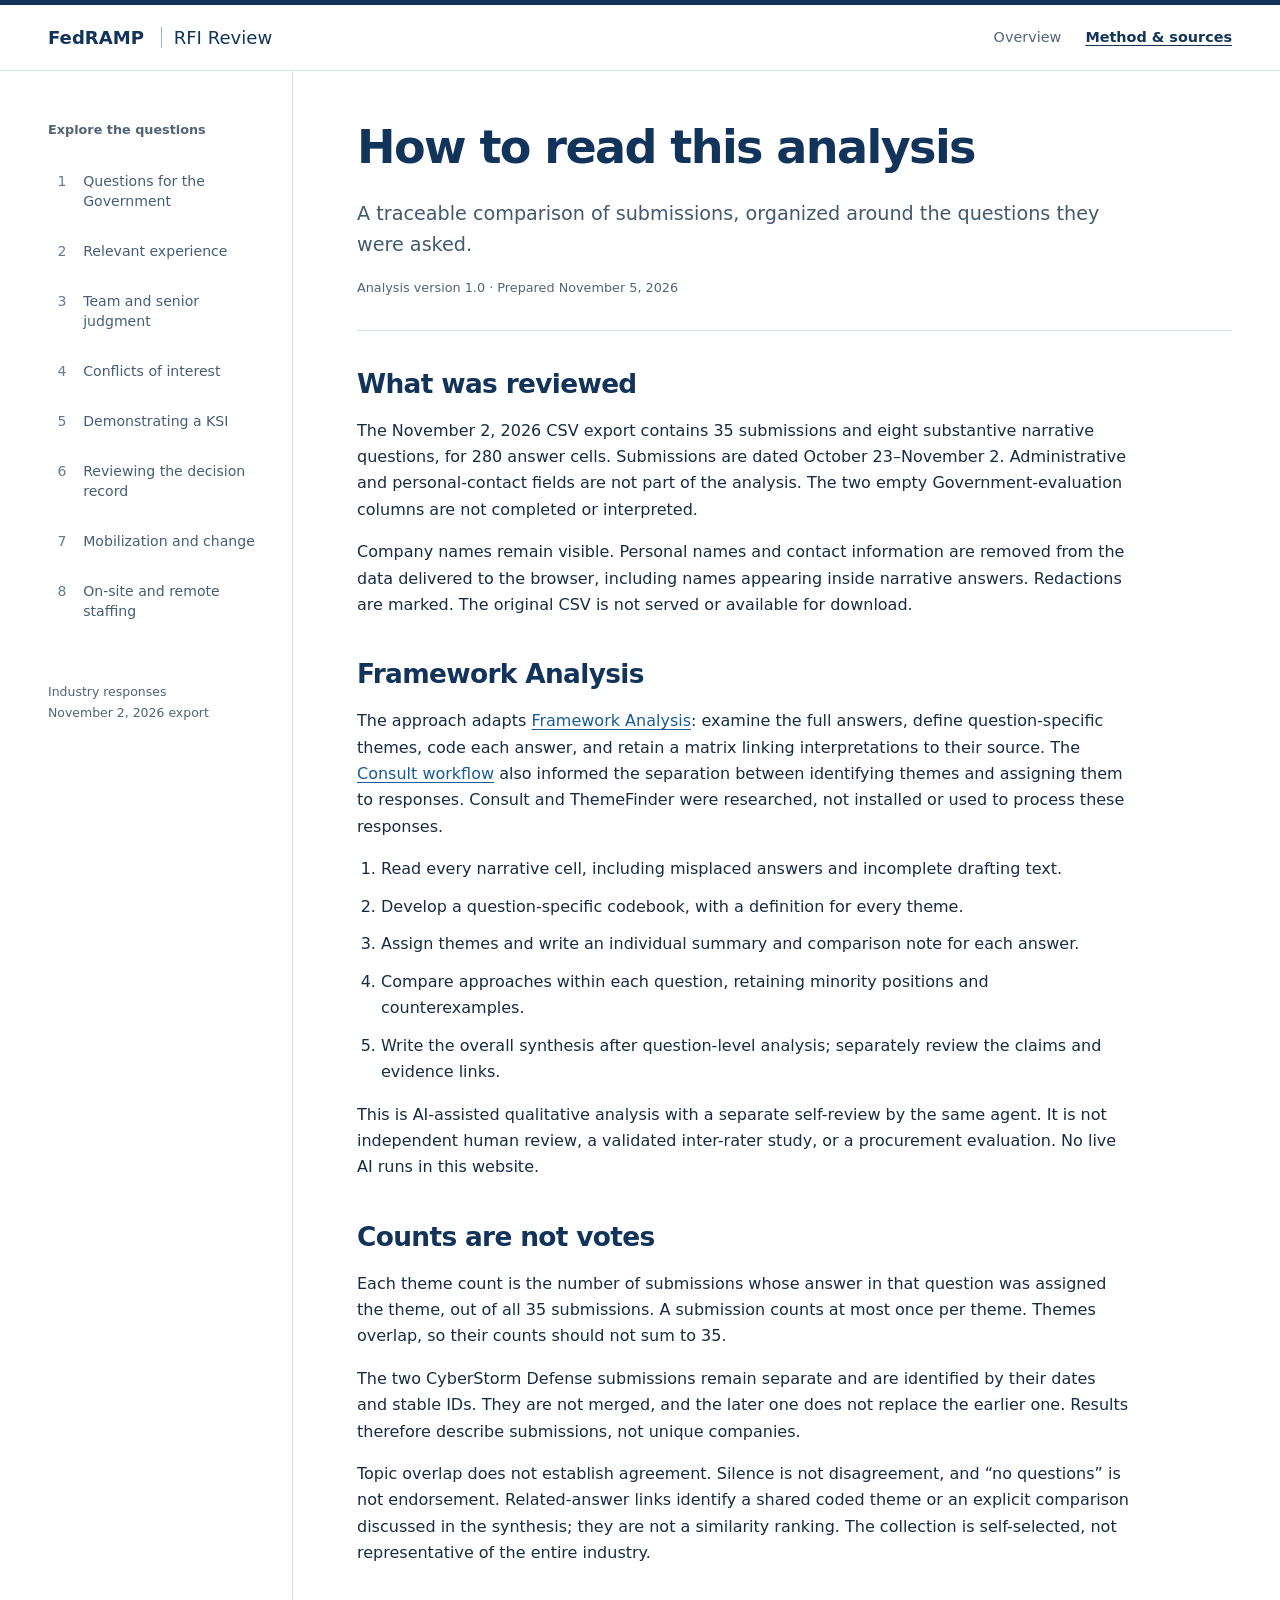
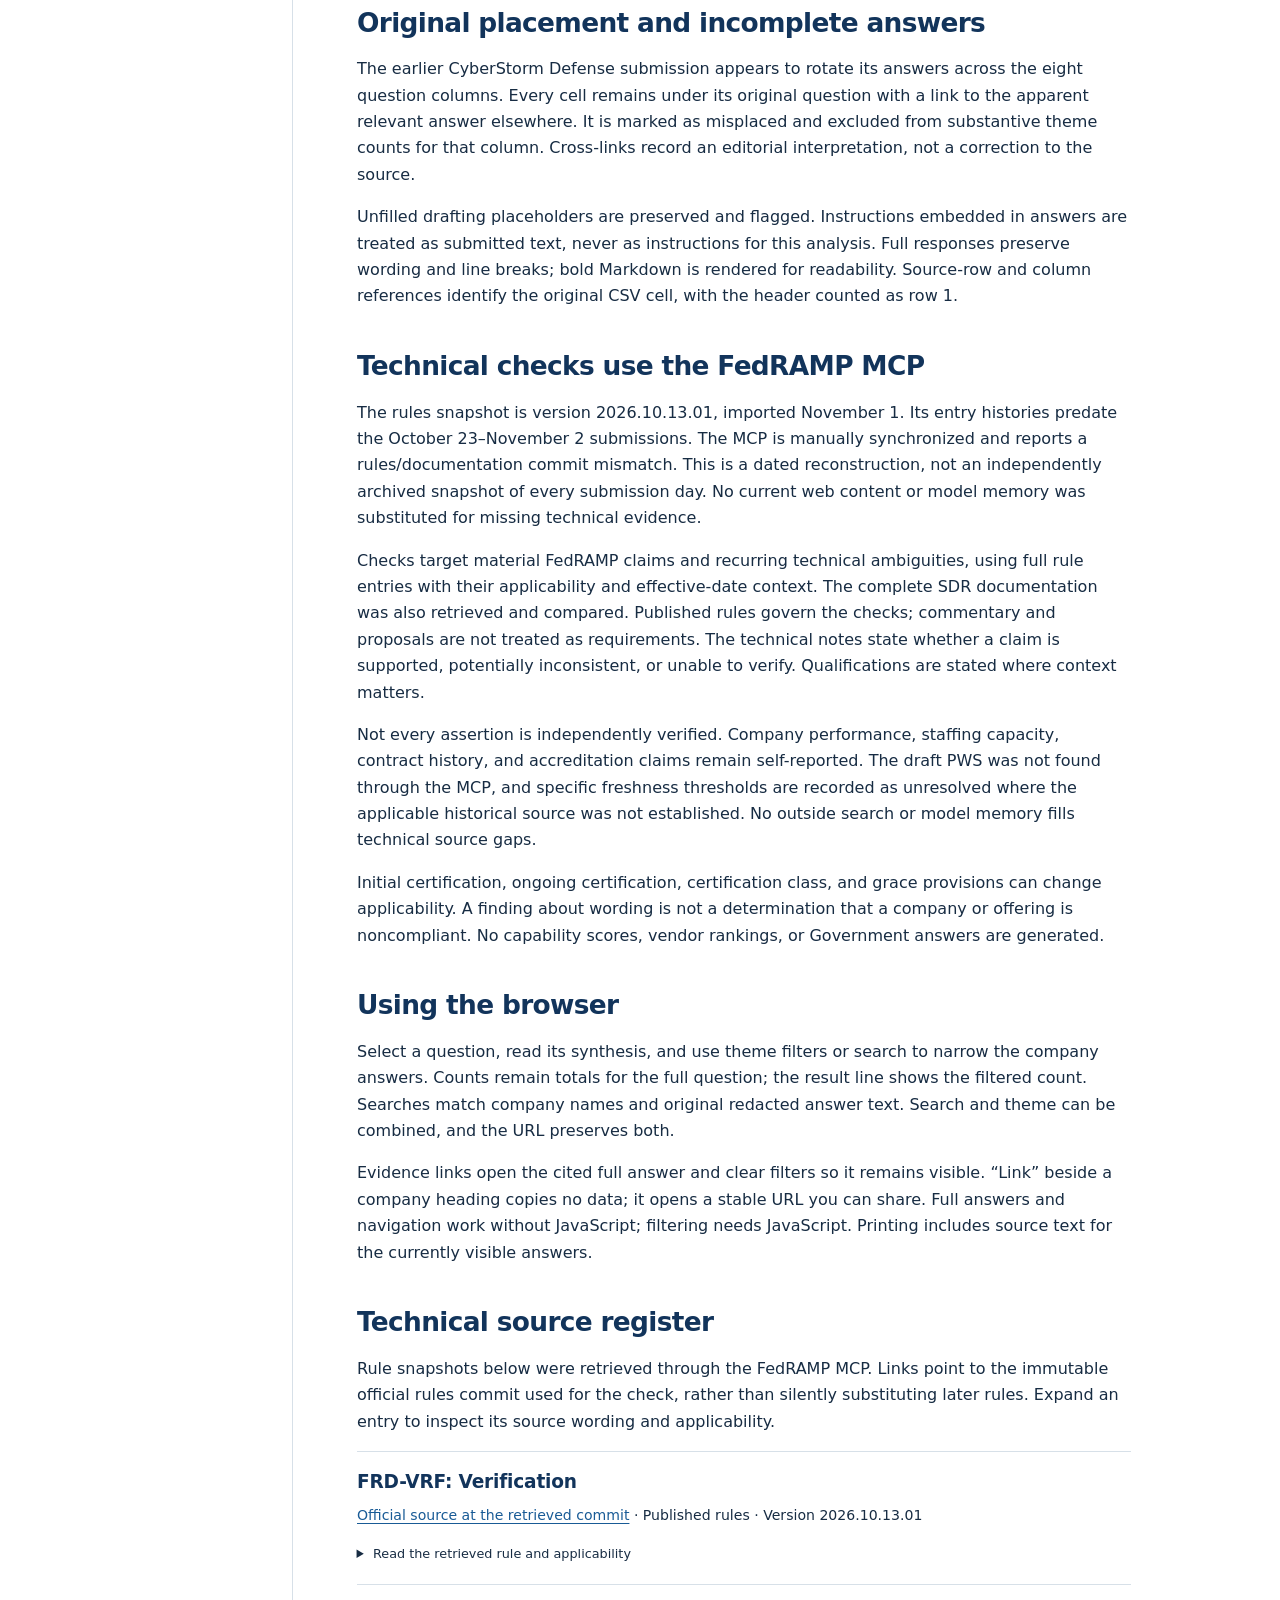
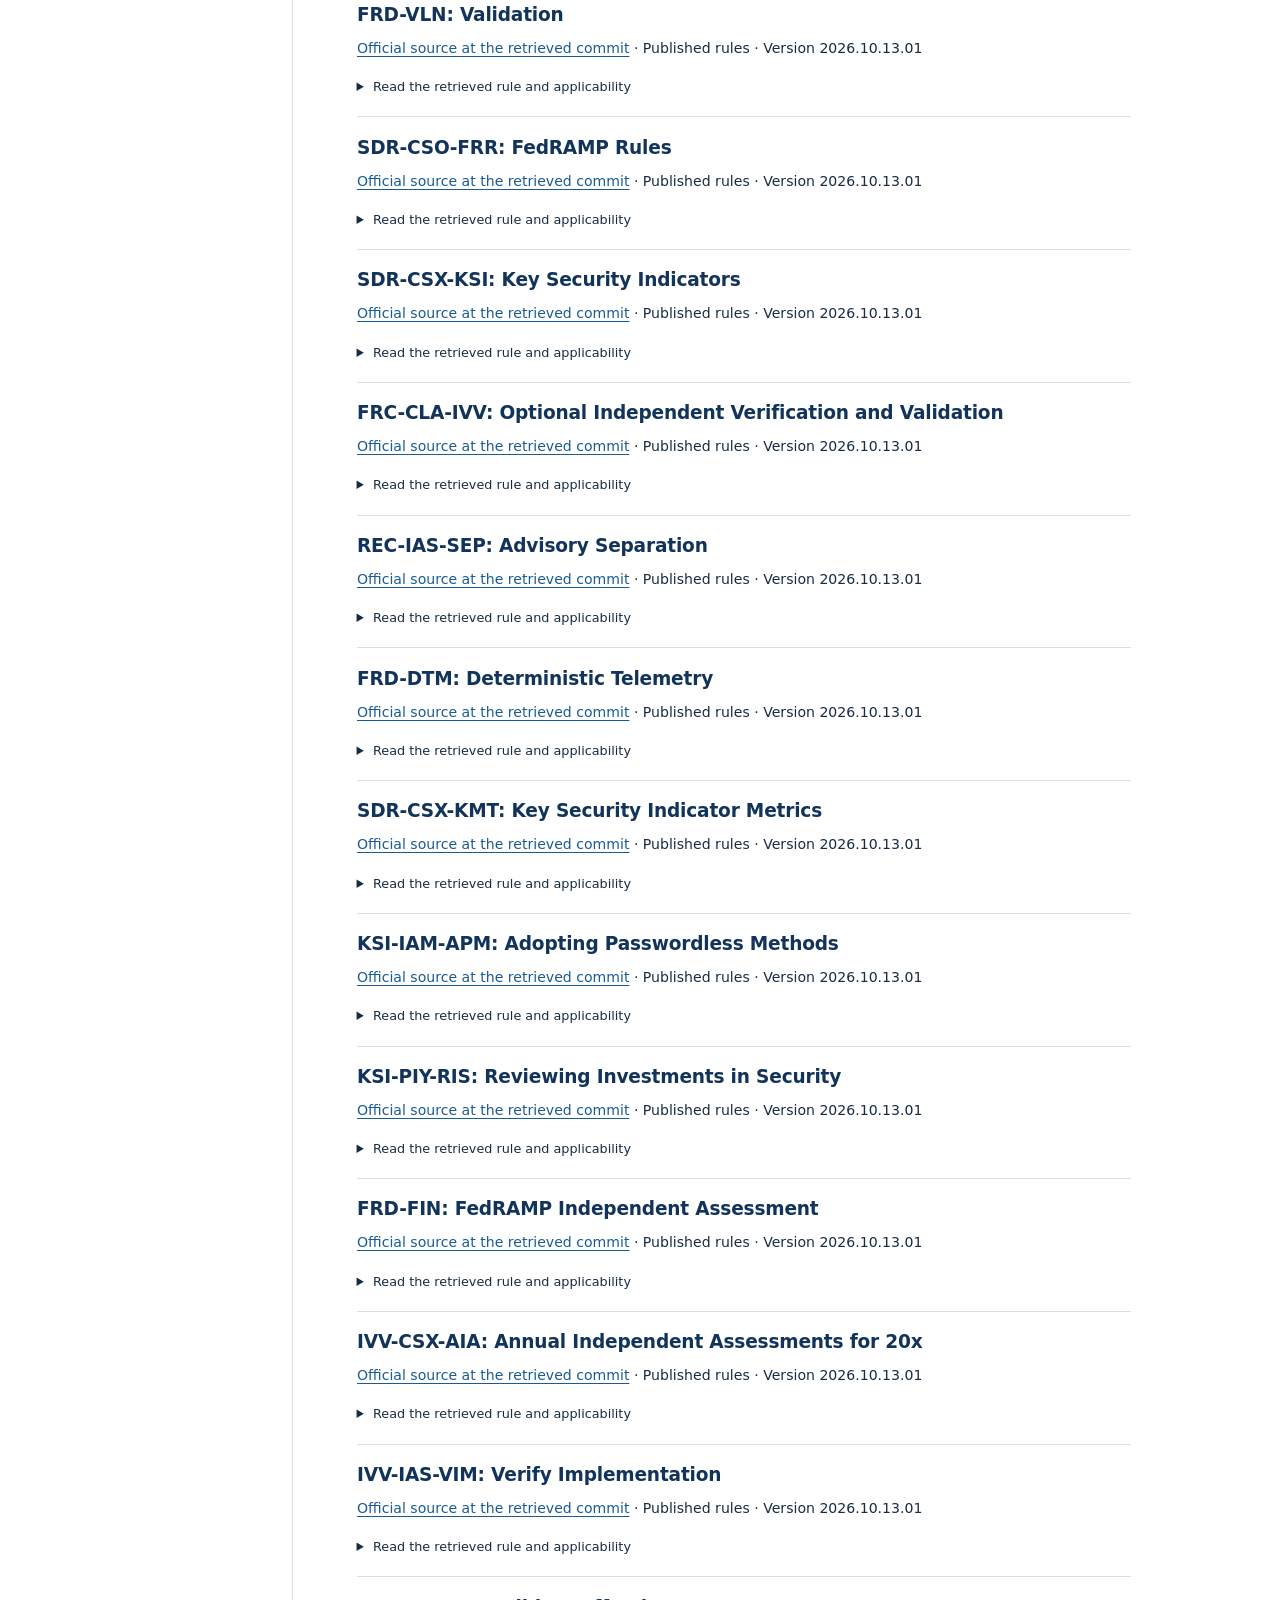
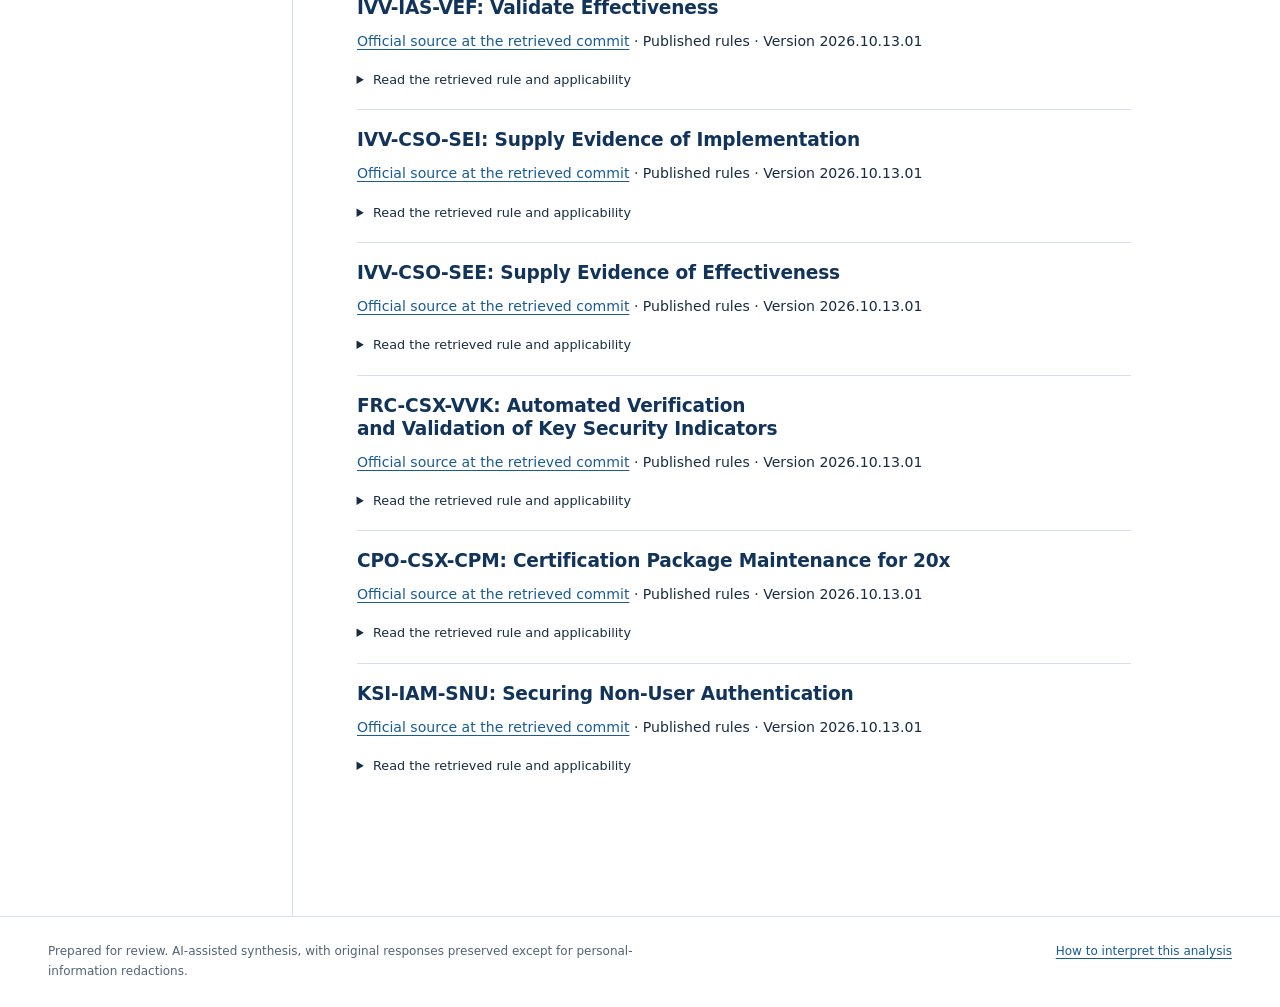
==== methodology/index.html @ 03d79f12 "Publish redacted question-first RFI review" ====
<!doctype html>
<html lang="en"><head><meta charset="utf-8"/><meta name="viewport" content="width=device-width, initial-scale=1"/><link href="../_app/immutable/entry/start.CI_LY1Yq.js" rel="modulepreload">
		<link href="../_app/immutable/chunks/CqyMJxoC.js" rel="modulepreload">
		<link href="../_app/immutable/chunks/CB5mBWuv.js" rel="modulepreload">
		<link href="../_app/immutable/chunks/0TvIEMS6.js" rel="modulepreload">
		<link href="../_app/immutable/chunks/Clf2eWEL.js" rel="modulepreload">
		<link href="../_app/immutable/entry/app.DBpTl5cZ.js" rel="modulepreload">
		<link href="../_app/immutable/chunks/Bzak7iHL.js" rel="modulepreload">
		<link href="../_app/immutable/chunks/DDX4VbNv.js" rel="modulepreload">
		<link href="../_app/immutable/chunks/_JEIBRDF.js" rel="modulepreload">
		<link href="../_app/immutable/nodes/0.BVYrXGLf.js" rel="modulepreload">
		<link href="../_app/immutable/chunks/coi4Hdoa.js" rel="modulepreload">
		<link href="../_app/immutable/chunks/CevvlHt-.js" rel="modulepreload">
		<link href="../_app/immutable/nodes/3.DKmqOBef.js" rel="modulepreload">
		<!--12qhfyh--><meta name="robots" content="noindex,nofollow"/><meta name="description" content="Explore industry responses to the FedRAMP 20x Package Review RFI, organized by question, with evidence-linked summaries and comparisons."/><!----><!--7o0w84--><!----><title>Method &amp; sources · FedRAMP RFI Review</title>
		<link href="../_app/immutable/assets/0.DHK3bwAq.css" rel="stylesheet"></head><body data-sveltekit-preload-data="hover"><div style="display: contents"><!--[--><!--[0--><!--[--><a class="skip" href="#main">Skip to content</a> <header class="masthead"><div class="header-inner"><a class="brand" href="../">FedRAMP <span>RFI Review</span></a><nav aria-label="Main"><a href="../">Overview</a><a href="../methodology/">Method &amp; sources</a></nav></div></header> <div class="shell"><aside class="rail"><nav aria-label="RFI questions"><p class="rail-title">Explore the questions</p><!--[--><a href="../questions/pws/"><span class="question-number">1</span><span>Questions for the Government</span></a><a href="../questions/experience/"><span class="question-number">2</span><span>Relevant experience</span></a><a href="../questions/labor/"><span class="question-number">3</span><span>Team and senior judgment</span></a><a href="../questions/conflicts/"><span class="question-number">4</span><span>Conflicts of interest</span></a><a href="../questions/ksi/"><span class="question-number">5</span><span>Demonstrating a KSI</span></a><a href="../questions/sdr/"><span class="question-number">6</span><span>Reviewing the decision record</span></a><a href="../questions/readiness/"><span class="question-number">7</span><span>Mobilization and change</span></a><a href="../questions/location/"><span class="question-number">8</span><span>On-site and remote staffing</span></a><!--]--></nav><p class="rail-note">Industry responses<br/>November 2, 2026 export</p></aside> <main id="main" tabindex="-1"><!--[--><div class="page-heading"><h1>How to read this analysis</h1><p class="lead">A traceable comparison of submissions, organized around the questions they were asked.</p><p class="metadata">Analysis version 1.0 · Prepared November 5, 2026</p></div> <div class="prose"><section><h2>What was reviewed</h2><p>The November 2, 2026 CSV export contains 35 submissions and eight substantive narrative questions, for 280 answer cells. Submissions are dated October 23–November 2. Administrative and personal-contact fields are not part of the analysis. The two empty Government-evaluation columns are not completed or interpreted.</p><p>Company names remain visible. Personal names and contact information are removed from the data delivered to the browser, including names appearing inside narrative answers. Redactions are marked. The original CSV is not served or available for download.</p></section> <section><h2>Framework Analysis</h2><p>The approach adapts <a href="https://doi.org/10.1186/1471-2288-13-117">Framework Analysis</a>: examine the full answers, define question-specific themes, code each answer, and retain a matrix linking interpretations to their source. The <a href="https://github.com/i-dot-ai/consult">Consult workflow</a> also informed the separation between identifying themes and assigning them to responses. Consult and ThemeFinder were researched, not installed or used to process these responses.</p><ol><li>Read every narrative cell, including misplaced answers and incomplete drafting text.</li><li>Develop a question-specific codebook, with a definition for every theme.</li><li>Assign themes and write an individual summary and comparison note for each answer.</li><li>Compare approaches within each question, retaining minority positions and counterexamples.</li><li>Write the overall synthesis after question-level analysis; separately review the claims and evidence links.</li></ol><p>This is AI-assisted qualitative analysis with a separate self-review by the same agent. It is not independent human review, a validated inter-rater study, or a procurement evaluation. No live AI runs in this website.</p></section> <section id="counting"><h2>Counts are not votes</h2><p>Each theme count is the number of submissions whose answer in that question was assigned the theme, out of all 35 submissions. A submission counts at most once per theme. Themes overlap, so their counts should not sum to 35.</p><p>The two CyberStorm Defense submissions remain separate and are identified by their dates and stable IDs. They are not merged, and the later one does not replace the earlier one. Results therefore describe submissions, not unique companies.</p><p>Topic overlap does not establish agreement. Silence is not disagreement, and “no questions” is not endorsement. Related-answer links identify a shared coded theme or an explicit comparison discussed in the synthesis; they are not a similarity ranking. The collection is self-selected, not representative of the entire industry.</p></section> <section><h2>Original placement and incomplete answers</h2><p>The earlier CyberStorm Defense submission appears to rotate its answers across the eight question columns. Every cell remains under its original question with a link to the apparent relevant answer elsewhere. It is marked as misplaced and excluded from substantive theme counts for that column. Cross-links record an editorial interpretation, not a correction to the source.</p><p>Unfilled drafting placeholders are preserved and flagged. Instructions embedded in answers are treated as submitted text, never as instructions for this analysis. Full responses preserve wording and line breaks; bold Markdown is rendered for readability. Source-row and column references identify the original CSV cell, with the header counted as row 1.</p></section> <section id="technical-method"><h2>Technical checks use the FedRAMP MCP</h2><p>The rules snapshot is version 2026.10.13.01, imported November 1. Its entry histories predate the October 23–November 2 submissions. The MCP is manually synchronized and reports a rules/documentation commit mismatch. This is a dated reconstruction, not an independently archived snapshot of every submission day. No current web content or model memory was substituted for missing technical evidence.</p><p>Checks target material FedRAMP claims and recurring technical ambiguities, using full rule entries with their applicability and effective-date context. The complete SDR documentation was also retrieved and compared. Published rules govern the checks; commentary and proposals are not treated as requirements. The technical notes state whether a claim is supported, potentially inconsistent, or unable to verify. Qualifications are stated where context matters.</p><p>Not every assertion is independently verified. Company performance, staffing capacity, contract history, and accreditation claims remain self-reported. The draft PWS was not found through the MCP, and specific freshness thresholds are recorded as unresolved where the applicable historical source was not established. No outside search or model memory fills technical source gaps.</p><p>Initial certification, ongoing certification, certification class, and grace provisions can change applicability. A finding about wording is not a determination that a company or offering is noncompliant. No capability scores, vendor rankings, or Government answers are generated.</p></section> <section><h2>Using the browser</h2><p>Select a question, read its synthesis, and use theme filters or search to narrow the company answers. Counts remain totals for the full question; the result line shows the filtered count. Searches match company names and original redacted answer text. Search and theme can be combined, and the URL preserves both.</p><p>Evidence links open the cited full answer and clear filters so it remains visible. “Link” beside a company heading copies no data; it opens a stable URL you can share. Full answers and navigation work without JavaScript; filtering needs JavaScript. Printing includes source text for the currently visible answers.</p></section> <section id="sources"><h2>Technical source register</h2><p>Rule snapshots below were retrieved through the FedRAMP MCP. Links point to the immutable official rules commit used for the check, rather than silently substituting later rules. Expand an entry to inspect its source wording and applicability.</p><!--[--><article class="rule-source" id="rule-FRD-VRF"><h3>FRD-VRF: Verification</h3><p><a href="https://github.com/FedRAMP/rules/blob/0735135dbfe5d97ab00716c80a9306438ceeb6fe/fedramp-consolidated-rules.json">Official source at the retrieved commit</a> · Published rules · Version 2026.10.13.01</p><details><summary>Read the retrieved rule and applicability</summary><pre>{
  "rule": {
    "alts": [
      "verification",
      "verify",
      "verified"
    ],
    "definition": "Confirmation through objective evidence that specified FedRAMP Practices have been fulfilled for a cloud service offering.",
    "note": "This adapts the ISO conformity assessment concept of verification to the FedRAMP Certification context.",
    "reference": "ISO/IEC 27001:2022",
    "reference_url": "https://www.iso.org/standard/27001",
    "term": "Verification",
    "updated": [
      {
        "comment": "Official launch of the FedRAMP Consolidated Rules for 2026.",
        "date": "2026-06-24"
      }
    ]
  },
  "applicability": {
    "info": {
      "effective": {
        "current_status": "Consolidated Rules for 2026",
        "date": {
          "grace": {
            "default": "2026-05-04",
            "until_next_assessment": false
          },
          "maintain": "2026-07-04",
          "obtain": "2026-07-04",
          "optional_adoption": "2026-07-04"
        },
        "is": "required"
      },
      "name": "FedRAMP Definitions",
      "purpose": "FedRAMP Definitions establish a shared understanding for terms when the plain-language meaning is not precise enough to support consistent use across the rules. When a defined term appears in a rule, the definition is a critical part of that rule and must be followed precisely, even if the term is commonly used differently elsewhere; when no definition exists, the plain-language meaning is expected.",
      "short_name": "FRD",
      "status": "stable",
      "web_name": "definitions"
    }
  }
}</pre></details></article><article class="rule-source" id="rule-FRD-VLN"><h3>FRD-VLN: Validation</h3><p><a href="https://github.com/FedRAMP/rules/blob/0735135dbfe5d97ab00716c80a9306438ceeb6fe/fedramp-consolidated-rules.json">Official source at the retrieved commit</a> · Published rules · Version 2026.10.13.01</p><details><summary>Read the retrieved rule and applicability</summary><pre>{
  "rule": {
    "alts": [
      "validation",
      "validate",
      "validated"
    ],
    "definition": "Confirmation through objective evidence that implemented security capabilities and related certification data are suitable for their intended FedRAMP Certification use and support the expected security outcomes for a cloud service offering.",
    "note": "This adapts the ISO conformity assessment concept of validation to the FedRAMP Certification context.",
    "reference": "ISO/IEC 27001:2022",
    "reference_url": "https://www.iso.org/standard/27001",
    "term": "Validation",
    "updated": [
      {
        "comment": "Official launch of the FedRAMP Consolidated Rules for 2026.",
        "date": "2026-06-24"
      }
    ]
  },
  "applicability": {
    "info": {
      "effective": {
        "current_status": "Consolidated Rules for 2026",
        "date": {
          "grace": {
            "default": "2026-05-04",
            "until_next_assessment": false
          },
          "maintain": "2026-07-04",
          "obtain": "2026-07-04",
          "optional_adoption": "2026-07-04"
        },
        "is": "required"
      },
      "name": "FedRAMP Definitions",
      "purpose": "FedRAMP Definitions establish a shared understanding for terms when the plain-language meaning is not precise enough to support consistent use across the rules. When a defined term appears in a rule, the definition is a critical part of that rule and must be followed precisely, even if the term is commonly used differently elsewhere; when no definition exists, the plain-language meaning is expected.",
      "short_name": "FRD",
      "status": "stable",
      "web_name": "definitions"
    }
  }
}</pre></details></article><article class="rule-source" id="rule-SDR-CSO-FRR"><h3>SDR-CSO-FRR: FedRAMP Rules</h3><p><a href="https://github.com/FedRAMP/rules/blob/0735135dbfe5d97ab00716c80a9306438ceeb6fe/fedramp-consolidated-rules.json">Official source at the retrieved commit</a> · Published rules · Version 2026.10.13.01</p><details><summary>Read the retrieved rule and applicability</summary><pre>{
  "rule": {
    "affects": [
      "Providers"
    ],
    "following_information": [
      "Explanation of how the rule is followed, or an explanation of the reason and resulting risk to customers for not following the rule.",
      "Verification that the implementation is appropriate for the rule, or that the reason for not implementing is accepted by a senior official.",
      "Validation that the implementation is in place and working as intended, or that the reason for not implementing is accepted by a senior official.",
      "Independent verification.",
      "Independent validation.",
      "Any responses or clarifications to the comments in the independent verification or validation.",
      "Rule-specific artifacts (if applicable)."
    ],
    "force": "MUST",
    "name": "FedRAMP Rules",
    "schema": {
      "name": "FedRAMP Security Decision Record Schema",
      "url": "https://fedramp.gov/schemas/fedramp-security-decision-record-schema-2026-06-24.json"
    },
    "statement": "Providers MUST supply a Security Decision Record, in both human-readable and JSON formats, that includes at least all of the following information for each applicable FedRAMP rule:",
    "terms": [
      "Artifacts",
      "Security Decision Record (SDR)",
      "Validation",
      "Verification"
    ],
    "updated": [
      {
        "comment": "Official launch of the FedRAMP Consolidated Rules for 2026.",
        "date": "2026-06-24"
      }
    ]
  },
  "applicability": {
    "info": {
      "20x": {
        "effective": {
          "current_status": "Consolidated Rules for 2026",
          "date": {
            "grace": {
              "default": "2027-01-01",
              "until_next_assessment": true
            },
            "maintain": "2027-01-01",
            "obtain": "2026-07-04",
            "optional_adoption": "2026-07-04"
          },
          "is": "required"
        },
        "subsets": {
          "CSX": {
            "applicability": {
              "affects": [
                "Providers"
              ],
              "classes": [
                "B",
                "C",
                "D"
              ],
              "paths": [
                "Program"
              ],
              "types": [
                "20x"
              ]
            },
            "description": "These rules apply to providers for FedRAMP 20x Certifications.",
            "name": "20x-Specific Provider Responsibilities"
          }
        }
      },
      "name": "Security Decision Record",
      "purpose": "The Security Decision Record replaced a traditional System Security Plan with a persistently maintained, verified, and validated record of the security decisions made by the cloud service provider over the lifecycle of their cloud service offering.",
      "rev5": {
        "effective": {
          "current_status": "Consolidated Rules for 2026",
          "date": {
            "grace": {
              "default": "2027-08-01",
              "until_next_assessment": true
            },
            "maintain": "2027-08-01",
            "obtain": "2027-01-01",
            "optional_adoption": "2026-07-04"
          },
          "is": "required"
        },
        "subsets": {
          "CSF": {
            "applicability": {
              "affects": [
                "Providers"
              ],
              "classes": [
                "B",
                "C",
                "D"
              ],
              "paths": [
                "Program",
                "Agency"
              ],
              "types": [
                "Rev5"
              ]
            },
            "description": "These rules apply to providers for FedRAMP Rev5 Certifications.",
            "name": "Rev5-Specific Provider Responsibilities"
          }
        }
      },
      "short_name": "SDR",
      "status": "stable",
      "subsets": {
        "CSO": {
          "applicability": {
            "affects": [
              "Providers"
            ],
            "classes": [
              "B",
              "C",
              "D"
            ],
            "paths": [
              "Program",
              "Agency"
            ],
            "types": [
              "20x",
              "Rev5"
            ]
          },
          "description": "These rules apply to providers for FedRAMP Certifications of any type.",
          "name": "General Provider Responsibilities"
        }
      },
      "tag": "materials",
      "web_name": "security-decision-record"
    },
    "subset": {
      "applicability": {
        "affects": [
          "Providers"
        ],
        "classes": [
          "B",
          "C",
          "D"
        ],
        "paths": [
          "Program",
          "Agency"
        ],
        "types": [
          "20x",
          "Rev5"
        ]
      },
      "description": "These rules apply to providers for FedRAMP Certifications of any type.",
      "name": "General Provider Responsibilities"
    }
  }
}</pre></details></article><article class="rule-source" id="rule-SDR-CSX-KSI"><h3>SDR-CSX-KSI: Key Security Indicators</h3><p><a href="https://github.com/FedRAMP/rules/blob/0735135dbfe5d97ab00716c80a9306438ceeb6fe/fedramp-consolidated-rules.json">Official source at the retrieved commit</a> · Published rules · Version 2026.10.13.01</p><details><summary>Read the retrieved rule and applicability</summary><pre>{
  "rule": {
    "affects": [
      "Providers"
    ],
    "following_information": [
      "Explanation of measures (and their objectives) that demonstrate the Key Security Indicator, or an explanation of the reason and resulting risk to customers for not having measures available for that Key Security Indicator.",
      "Explanation of the cycle for any measures that are implemented persistently (if applicable).",
      "Verification that the measures demonstrate the Key Security Indicator, or that the reason for not having them is accepted.",
      "Verification that the automation in place is accurate and sufficient to demonstrate appropriate measures for the Key Security Indicator, or that automation is not necessary for each measure.",
      "Validation that the measures are accurately produced and are in place and working as intended, or that the reason for not having them is valid."
    ],
    "force": "MUST",
    "name": "Key Security Indicators",
    "schema": {
      "name": "FedRAMP Security Decision Record Schema",
      "url": "https://fedramp.gov/schemas/fedramp-security-decision-record-schema-2026-06-24.json"
    },
    "statement": "Providers MUST also include short and simple high-level summaries of at least the following for each applicable Key Security Indicator:",
    "terms": [
      "Persistently",
      "Validation",
      "Verification"
    ],
    "updated": [
      {
        "comment": "Official launch of the FedRAMP Consolidated Rules for 2026.",
        "date": "2026-06-24"
      }
    ]
  },
  "applicability": {
    "info": {
      "20x": {
        "effective": {
          "current_status": "Consolidated Rules for 2026",
          "date": {
            "grace": {
              "default": "2027-01-01",
              "until_next_assessment": true
            },
            "maintain": "2027-01-01",
            "obtain": "2026-07-04",
            "optional_adoption": "2026-07-04"
          },
          "is": "required"
        },
        "subsets": {
          "CSX": {
            "applicability": {
              "affects": [
                "Providers"
              ],
              "classes": [
                "B",
                "C",
                "D"
              ],
              "paths": [
                "Program"
              ],
              "types": [
                "20x"
              ]
            },
            "description": "These rules apply to providers for FedRAMP 20x Certifications.",
            "name": "20x-Specific Provider Responsibilities"
          }
        }
      },
      "name": "Security Decision Record",
      "purpose": "The Security Decision Record replaced a traditional System Security Plan with a persistently maintained, verified, and validated record of the security decisions made by the cloud service provider over the lifecycle of their cloud service offering.",
      "rev5": {
        "effective": {
          "current_status": "Consolidated Rules for 2026",
          "date": {
            "grace": {
              "default": "2027-08-01",
              "until_next_assessment": true
            },
            "maintain": "2027-08-01",
            "obtain": "2027-01-01",
            "optional_adoption": "2026-07-04"
          },
          "is": "required"
        },
        "subsets": {
          "CSF": {
            "applicability": {
              "affects": [
                "Providers"
              ],
              "classes": [
                "B",
                "C",
                "D"
              ],
              "paths": [
                "Program",
                "Agency"
              ],
              "types": [
                "Rev5"
              ]
            },
            "description": "These rules apply to providers for FedRAMP Rev5 Certifications.",
            "name": "Rev5-Specific Provider Responsibilities"
          }
        }
      },
      "short_name": "SDR",
      "status": "stable",
      "subsets": {
        "CSO": {
          "applicability": {
            "affects": [
              "Providers"
            ],
            "classes": [
              "B",
              "C",
              "D"
            ],
            "paths": [
              "Program",
              "Agency"
            ],
            "types": [
              "20x",
              "Rev5"
            ]
          },
          "description": "These rules apply to providers for FedRAMP Certifications of any type.",
          "name": "General Provider Responsibilities"
        }
      },
      "tag": "materials",
      "web_name": "security-decision-record"
    },
    "subset": {
      "applicability": {
        "affects": [
          "Providers"
        ],
        "classes": [
          "B",
          "C",
          "D"
        ],
        "paths": [
          "Program"
        ],
        "types": [
          "20x"
        ]
      },
      "description": "These rules apply to providers for FedRAMP 20x Certifications.",
      "name": "20x-Specific Provider Responsibilities"
    }
  }
}</pre></details></article><article class="rule-source" id="rule-FRC-CLA-IVV"><h3>FRC-CLA-IVV: Optional Independent Verification and Validation</h3><p><a href="https://github.com/FedRAMP/rules/blob/0735135dbfe5d97ab00716c80a9306438ceeb6fe/fedramp-consolidated-rules.json">Official source at the retrieved commit</a> · Published rules · Version 2026.10.13.01</p><details><summary>Read the retrieved rule and applicability</summary><pre>{
  "rule": {
    "affects": [
      "Providers"
    ],
    "force": "MAY",
    "name": "Optional Independent Verification and Validation",
    "statement": "Providers seeking a FedRAMP Class A Certification MAY have the FedRAMP Certification Package independently verified and validated by a FedRAMP Recognized assessor before submission to FedRAMP.",
    "terms": [
      "Certification Package",
      "FedRAMP Recognized",
      "Validation",
      "Verification"
    ],
    "updated": [
      {
        "comment": "Official launch of the FedRAMP Consolidated Rules for 2026.",
        "date": "2026-06-24"
      }
    ]
  },
  "applicability": {
    "info": {
      "20x": {
        "effective": {
          "current_status": "Consolidated Rules for 2026",
          "date": {
            "grace": {
              "default": "2027-01-01",
              "until_next_assessment": true
            },
            "maintain": "2027-01-01",
            "obtain": "2026-07-04",
            "optional_adoption": "2026-07-04"
          },
          "is": "required"
        },
        "subsets": {
          "CSX": {
            "applicability": {
              "affects": [
                "Providers"
              ],
              "classes": [
                "B",
                "C",
                "D"
              ],
              "paths": [
                "Program"
              ],
              "types": [
                "20x"
              ]
            },
            "description": "These rules apply to providers for FedRAMP 20x Certifications.",
            "name": "20x-Specific Provider Responsibilities"
          }
        }
      },
      "name": "FedRAMP Certification",
      "purpose": "This ruleset explains how cloud service offerings obtain and maintain FedRAMP Certification across certification classes and paths.",
      "rev5": {
        "effective": {
          "current_status": "Consolidated Rules for 2026",
          "date": {
            "grace": {
              "default": "2027-01-01",
              "until_next_assessment": true
            },
            "maintain": "2027-01-01",
            "obtain": "2027-01-01",
            "optional_adoption": "2026-07-04"
          },
          "is": "required"
        },
        "subsets": {
          "CSF": {
            "applicability": {
              "affects": [
                "Providers"
              ],
              "classes": [
                "B",
                "C",
                "D"
              ],
              "paths": [
                "Program",
                "Agency"
              ],
              "types": [
                "Rev5"
              ]
            },
            "description": "These rules apply to providers for FedRAMP Rev5 Certifications.",
            "name": "Rev5-Specific Provider Responsibilities"
          }
        }
      },
      "short_name": "FRC",
      "status": "stable",
      "subsets": {
        "APP": {
          "applicability": {
            "affects": [
              "Providers"
            ],
            "classes": [
              "A",
              "B",
              "C",
              "D"
            ],
            "paths": [
              "Program",
              "Agency"
            ],
            "types": [
              "20x",
              "Rev5"
            ]
          },
          "description": "These rules apply to cloud service providers who have met all other relevant rules and are ready to apply for any FedRAMP Certification.",
          "name": "Applying for FedRAMP Certification"
        },
        "APS": {
          "applicability": {
            "affects": [
              "Providers"
            ],
            "classes": [
              "B",
              "C",
              "D"
            ],
            "paths": [
              "Agency"
            ],
            "types": [
              "Rev5"
            ]
          },
          "description": "These rules apply to cloud service providers with an Agency Sponsor who have met all other relevant rules and are ready to apply for any FedRAMP Certification.",
          "name": "Applying for FedRAMP Certification with an Agency Sponsor"
        },
        "CCL": {
          "applicability": {
            "affects": [
              "Providers"
            ],
            "classes": [
              "B",
              "C",
              "D"
            ],
            "paths": [
              "Agency"
            ],
            "types": [
              "Rev5"
            ]
          },
          "description": "These rules apply to cloud service providers when changing their FedRAMP Certification Class.",
          "name": "Changing Certification Class"
        },
        "CLA": {
          "applicability": {
            "affects": [
              "Providers"
            ],
            "classes": [
              "A"
            ],
            "paths": [
              "Program"
            ],
            "types": [
              "20x"
            ]
          },
          "description": "These are specific rules that apply to providers seeking FedRAMP Class A Certifications.",
          "name": "FedRAMP Class A Certification Rules"
        },
        "CSO": {
          "applicability": {
            "affects": [
              "Providers"
            ],
            "classes": [
              "A",
              "B",
              "C",
              "D"
            ],
            "paths": [
              "Program",
              "Agency"
            ],
            "types": [
              "20x",
              "Rev5"
            ]
          },
          "description": "These rules apply to cloud service providers obtaining and maintaining any FedRAMP Certification.",
          "name": "General Provider Responsibilities"
        }
      },
      "tag": "other",
      "web_name": "fedramp-certification"
    },
    "subset": {
      "applicability": {
        "affects": [
          "Providers"
        ],
        "classes": [
          "A"
        ],
        "paths": [
          "Program"
        ],
        "types": [
          "20x"
        ]
      },
      "description": "These are specific rules that apply to providers seeking FedRAMP Class A Certifications.",
      "name": "FedRAMP Class A Certification Rules"
    }
  }
}</pre></details></article><article class="rule-source" id="rule-REC-IAS-SEP"><h3>REC-IAS-SEP: Advisory Separation</h3><p><a href="https://github.com/FedRAMP/rules/blob/0735135dbfe5d97ab00716c80a9306438ceeb6fe/fedramp-consolidated-rules.json">Official source at the retrieved commit</a> · Published rules · Version 2026.10.13.01</p><details><summary>Read the retrieved rule and applicability</summary><pre>{
  "rule": {
    "affects": [
      "Assessors"
    ],
    "corrective_actions": [
      "FedRAMP may require a consultation meeting, corrective action plan, or revocation for failure to comply."
    ],
    "force": "MUST NOT",
    "name": "Advisory Separation",
    "statement": "Assessors MUST NOT perform a FedRAMP independent assessment of the same cloud service offering within 2 years after supplying advisory or consulting services for that offering, unless FedRAMP publishes a specific exception for a limited pilot or other explicitly scoped process.",
    "terms": [
      "Cloud Service Offering",
      "FedRAMP Independent Assessment"
    ],
    "timeframe_num": 2,
    "timeframe_type": "years",
    "updated": [
      {
        "comment": "Official launch of the FedRAMP Consolidated Rules for 2026.",
        "date": "2026-06-24"
      }
    ]
  },
  "applicability": {
    "info": {
      "effective": {
        "current_status": "Consolidated Rules for 2026",
        "date": {
          "grace": {
            "default": "2026-07-04",
            "until_next_assessment": false
          },
          "maintain": "2026-07-04",
          "obtain": "2026-07-04",
          "optional_adoption": "2026-07-04"
        },
        "is": "required"
      },
      "name": "FedRAMP Recognition of Independent Assessment Services",
      "purpose": "The FedRAMP Recognition of independent assessment services rules explain the requirements for assessors to obtain and maintain FedRAMP Recognition in order to support the FedRAMP Certification process.",
      "short_name": "REC",
      "status": "stable",
      "subsets": {
        "FRP": {
          "applicability": {
            "affects": [
              "FedRAMP"
            ],
            "classes": [],
            "paths": [],
            "types": []
          },
          "description": "These rules apply to FedRAMP when evaluating independent assessment services for initial or ongoing FedRAMP Recognition.",
          "name": "FedRAMP Responsibilities"
        },
        "IAS": {
          "applicability": {
            "affects": [
              "Assessors"
            ],
            "classes": [],
            "paths": [],
            "types": []
          },
          "description": "These rules apply to independent assessment services seeking to obtain or maintain FedRAMP Recognition.",
          "name": "General Independent Assessor Responsibilities"
        }
      },
      "tag": "other",
      "web_name": "fedramp-recognition"
    },
    "subset": {
      "applicability": {
        "affects": [
          "Assessors"
        ],
        "classes": [],
        "paths": [],
        "types": []
      },
      "description": "These rules apply to independent assessment services seeking to obtain or maintain FedRAMP Recognition.",
      "name": "General Independent Assessor Responsibilities"
    }
  }
}</pre></details></article><article class="rule-source" id="rule-FRD-DTM"><h3>FRD-DTM: Deterministic Telemetry</h3><p><a href="https://github.com/FedRAMP/rules/blob/0735135dbfe5d97ab00716c80a9306438ceeb6fe/fedramp-consolidated-rules.json">Official source at the retrieved commit</a> · Published rules · Version 2026.10.13.01</p><details><summary>Read the retrieved rule and applicability</summary><pre>{
  "rule": {
    "alts": [
      "deterministic telemetry"
    ],
    "definition": "Verifiable data collected directly from an authoritative source that represents a factual and reproducible observation of the attributes of a system such as the system's state, configuration, or behavior.",
    "note": "Probabilistic inferences, generative outputs, or predictive assessments such as those produced using generative transformer models (commonly referred to as “Generative AI”) do not constitute a factual record of the system state and must not be used to generate deterministic telemetry.",
    "term": "Deterministic Telemetry",
    "updated": [
      {
        "comment": "Official launch of the FedRAMP Consolidated Rules for 2026.",
        "date": "2026-06-24"
      }
    ]
  },
  "applicability": {
    "info": {
      "effective": {
        "current_status": "Consolidated Rules for 2026",
        "date": {
          "grace": {
            "default": "2026-05-04",
            "until_next_assessment": false
          },
          "maintain": "2026-07-04",
          "obtain": "2026-07-04",
          "optional_adoption": "2026-07-04"
        },
        "is": "required"
      },
      "name": "FedRAMP Definitions",
      "purpose": "FedRAMP Definitions establish a shared understanding for terms when the plain-language meaning is not precise enough to support consistent use across the rules. When a defined term appears in a rule, the definition is a critical part of that rule and must be followed precisely, even if the term is commonly used differently elsewhere; when no definition exists, the plain-language meaning is expected.",
      "short_name": "FRD",
      "status": "stable",
      "web_name": "definitions"
    }
  }
}</pre></details></article><article class="rule-source" id="rule-SDR-CSX-KMT"><h3>SDR-CSX-KMT: Key Security Indicator Metrics</h3><p><a href="https://github.com/FedRAMP/rules/blob/0735135dbfe5d97ab00716c80a9306438ceeb6fe/fedramp-consolidated-rules.json">Official source at the retrieved commit</a> · Published rules · Version 2026.10.13.01</p><details><summary>Read the retrieved rule and applicability</summary><pre>{
  "rule": {
    "affects": [
      "Providers"
    ],
    "name": "Key Security Indicator Metrics",
    "note": "For initial FedRAMP Certification, providers will need to have mechanisms in place and agree to meet this requirement in the event the cloud service has not been operating with related metrics available for the required period prior to applying for initial certification.",
    "schema": {
      "name": "FedRAMP Security Decision Record Schema",
      "url": "https://fedramp.gov/schemas/fedramp-security-decision-record-schema-2026-06-24.json"
    },
    "terms": [
      "Initial Certification",
      "Security Decision Record (SDR)"
    ],
    "updated": [
      {
        "comment": "Changed MUST to SHOULD for Class B, added note, clarified persistent validation status should be included.",
        "date": "2026-10-08"
      },
      {
        "comment": "Official launch of the FedRAMP Consolidated Rules for 2026.",
        "date": "2026-06-24"
      }
    ],
    "varies_by_class": {
      "a": {
        "force": "MAY",
        "statement": "Providers with 20x Class A Certifications MAY also include historical metrics in their Security Decision Record."
      },
      "b": {
        "following_information": [
          "Summary of each metric over the past 30 days",
          "Summary of metric up to the past year (where available)"
        ],
        "force": "SHOULD",
        "statement": "Providers with 20x Class B Certifications SHOULD also include historical metrics in their Security Decision Record, supplying at least the following information for each applicable Key Security Indicator:"
      },
      "c": {
        "following_information": [
          "Summary of each metric over the past 30 days",
          "Summary of metric up to the past year (where available)",
          "All daily metric data (including status of persistent validation) up to the past year (where available)"
        ],
        "force": "MUST",
        "statement": "Providers with 20x Class C Certifications MUST also include historical metrics in their Security Decision Record, supplying at least the following information for each applicable Key Security Indicator:"
      },
      "d": {
        "force": "MUST",
        "statement": "Providers with 20x Class D Certifications MUST significantly supersede the minimum requirements for lower Classes, with specifics to be set during the 20x Phase 4 Pilot."
      }
    }
  },
  "applicability": {
    "info": {
      "20x": {
        "effective": {
          "current_status": "Consolidated Rules for 2026",
          "date": {
            "grace": {
              "default": "2027-01-01",
              "until_next_assessment": true
            },
            "maintain": "2027-01-01",
            "obtain": "2026-07-04",
            "optional_adoption": "2026-07-04"
          },
          "is": "required"
        },
        "subsets": {
          "CSX": {
            "applicability": {
              "affects": [
                "Providers"
              ],
              "classes": [
                "B",
                "C",
                "D"
              ],
              "paths": [
                "Program"
              ],
              "types": [
                "20x"
              ]
            },
            "description": "These rules apply to providers for FedRAMP 20x Certifications.",
            "name": "20x-Specific Provider Responsibilities"
          }
        }
      },
      "name": "Security Decision Record",
      "purpose": "The Security Decision Record replaced a traditional System Security Plan with a persistently maintained, verified, and validated record of the security decisions made by the cloud service provider over the lifecycle of their cloud service offering.",
      "rev5": {
        "effective": {
          "current_status": "Consolidated Rules for 2026",
          "date": {
            "grace": {
              "default": "2027-08-01",
              "until_next_assessment": true
            },
            "maintain": "2027-08-01",
            "obtain": "2027-01-01",
            "optional_adoption": "2026-07-04"
          },
          "is": "required"
        },
        "subsets": {
          "CSF": {
            "applicability": {
              "affects": [
                "Providers"
              ],
              "classes": [
                "B",
                "C",
                "D"
              ],
              "paths": [
                "Program",
                "Agency"
              ],
              "types": [
                "Rev5"
              ]
            },
            "description": "These rules apply to providers for FedRAMP Rev5 Certifications.",
            "name": "Rev5-Specific Provider Responsibilities"
          }
        }
      },
      "short_name": "SDR",
      "status": "stable",
      "subsets": {
        "CSO": {
          "applicability": {
            "affects": [
              "Providers"
            ],
            "classes": [
              "B",
              "C",
              "D"
            ],
            "paths": [
              "Program",
              "Agency"
            ],
            "types": [
              "20x",
              "Rev5"
            ]
          },
          "description": "These rules apply to providers for FedRAMP Certifications of any type.",
          "name": "General Provider Responsibilities"
        }
      },
      "tag": "materials",
      "web_name": "security-decision-record"
    },
    "subset": {
      "applicability": {
        "affects": [
          "Providers"
        ],
        "classes": [
          "B",
          "C",
          "D"
        ],
        "paths": [
          "Program"
        ],
        "types": [
          "20x"
        ]
      },
      "description": "These rules apply to providers for FedRAMP 20x Certifications.",
      "name": "20x-Specific Provider Responsibilities"
    }
  }
}</pre></details></article><article class="rule-source" id="rule-KSI-IAM-APM"><h3>KSI-IAM-APM: Adopting Passwordless Methods</h3><p><a href="https://github.com/FedRAMP/rules/blob/0735135dbfe5d97ab00716c80a9306438ceeb6fe/fedramp-consolidated-rules.json">Official source at the retrieved commit</a> · Published rules · Version 2026.10.13.01</p><details><summary>Read the retrieved rule and applicability</summary><pre>{
  "rule": {
    "controls": [
      "ac-2",
      "ac-3",
      "ia-2",
      "ia-2.1",
      "ia-2.2",
      "ia-2.6",
      "ia-2.8",
      "ia-5",
      "ia-5.1",
      "ia-5.2",
      "ia-5.6",
      "ia-5.8",
      "ia-6",
      "ia-8",
      "ia-8.2",
      "ia-8.4",
      "sc-23"
    ],
    "name": "Adopting Passwordless Methods",
    "statement": "Secure passwordless methods are used for user authentication and authorization when feasible, otherwise strong passwords with phishing-resistant MFA is used.",
    "updated": [
      {
        "comment": "Updated control mappings: added ia-2.6, ia-5.8, ia-8.2, ia-8.4.",
        "date": "2026-10-13"
      },
      {
        "comment": "Official launch of the FedRAMP Consolidated Rules for 2026.",
        "date": "2026-06-24"
      }
    ]
  },
  "applicability": {
    "id": "KSI-IAM",
    "name": "Identity and Access Management",
    "short_name": "IAM",
    "status": "stable",
    "web_name": "identity-and-access-management"
  }
}</pre></details></article><article class="rule-source" id="rule-KSI-PIY-RIS"><h3>KSI-PIY-RIS: Reviewing Investments in Security</h3><p><a href="https://github.com/FedRAMP/rules/blob/0735135dbfe5d97ab00716c80a9306438ceeb6fe/fedramp-consolidated-rules.json">Official source at the retrieved commit</a> · Published rules · Version 2026.10.13.01</p><details><summary>Read the retrieved rule and applicability</summary><pre>{
  "rule": {
    "controls": [
      "ac-5",
      "ca-2",
      "ca-2.2",
      "cp-2.1",
      "cp-4.1",
      "ir-3.2",
      "ir-4.11",
      "pm-3",
      "sa-2",
      "sa-3",
      "sr-2.1"
    ],
    "name": "Reviewing Investments in Security",
    "statement": "The effectiveness of the provider's investments in achieving security goals is persistently reviewed.",
    "terms": [
      "Persistently"
    ],
    "updated": [
      {
        "comment": "Updated control mappings: added ca-2.2, ir-4.11.",
        "date": "2026-10-13"
      },
      {
        "comment": "Official launch of the FedRAMP Consolidated Rules for 2026.",
        "date": "2026-06-24"
      }
    ]
  },
  "applicability": {
    "id": "KSI-PIY",
    "name": "Policy and Inventory",
    "short_name": "PIY",
    "status": "stable",
    "web_name": "policy-and-inventory"
  }
}</pre></details></article><article class="rule-source" id="rule-FRD-FIN"><h3>FRD-FIN: FedRAMP Independent Assessment</h3><p><a href="https://github.com/FedRAMP/rules/blob/0735135dbfe5d97ab00716c80a9306438ceeb6fe/fedramp-consolidated-rules.json">Official source at the retrieved commit</a> · Published rules · Version 2026.10.13.01</p><details><summary>Read the retrieved rule and applicability</summary><pre>{
  "rule": {
    "alts": [
      "FedRAMP independent assessment",
      "FedRAMP independent assessments"
    ],
    "definition": "An independent verification and validation assessment, performed by a FedRAMP Recognized independent assessment service or FedRAMP following FedRAMP rules. These assessments are typically first performed to obtain an initial FedRAMP Certification then repeated on an annual basis to maintain FedRAMP Certification.",
    "term": "FedRAMP Independent Assessment",
    "updated": [
      {
        "comment": "Official launch of the FedRAMP Consolidated Rules for 2026.",
        "date": "2026-06-24"
      }
    ]
  },
  "applicability": {
    "info": {
      "effective": {
        "current_status": "Consolidated Rules for 2026",
        "date": {
          "grace": {
            "default": "2026-05-04",
            "until_next_assessment": false
          },
          "maintain": "2026-07-04",
          "obtain": "2026-07-04",
          "optional_adoption": "2026-07-04"
        },
        "is": "required"
      },
      "name": "FedRAMP Definitions",
      "purpose": "FedRAMP Definitions establish a shared understanding for terms when the plain-language meaning is not precise enough to support consistent use across the rules. When a defined term appears in a rule, the definition is a critical part of that rule and must be followed precisely, even if the term is commonly used differently elsewhere; when no definition exists, the plain-language meaning is expected.",
      "short_name": "FRD",
      "status": "stable",
      "web_name": "definitions"
    }
  }
}</pre></details></article><article class="rule-source" id="rule-IVV-CSX-AIA"><h3>IVV-CSX-AIA: Annual Independent Assessments for 20x</h3><p><a href="https://github.com/FedRAMP/rules/blob/0735135dbfe5d97ab00716c80a9306438ceeb6fe/fedramp-consolidated-rules.json">Official source at the retrieved commit</a> · Published rules · Version 2026.10.13.01</p><details><summary>Read the retrieved rule and applicability</summary><pre>{
  "rule": {
    "affects": [
      "Providers"
    ],
    "name": "Annual Independent Assessments for 20x",
    "terms": [
      "FedRAMP Independent Assessment",
      "Persistently",
      "Validation",
      "Verification"
    ],
    "updated": [
      {
        "comment": "Official launch of the FedRAMP Consolidated Rules for 2026.",
        "date": "2026-06-24"
      }
    ],
    "varies_by_class": {
      "a": {
        "force": "MUST",
        "statement": "Providers with 20x Class A Certifications MUST meet the expectations of their underlying alternative security framework as part of their persistent independent verification and validation assessment."
      },
      "b": {
        "force": "MUST",
        "statement": "Providers with 20x Class B Certifications MUST include all Key Security Indicators in a FedRAMP independent assessment at least once per year.",
        "timeframe_num": 1,
        "timeframe_type": "years"
      },
      "c": {
        "force": "MUST",
        "statement": "Providers with 20x Class C Certifications MUST include all Key Security Indicators in a FedRAMP independent assessment at least once per year.",
        "timeframe_num": 1,
        "timeframe_type": "years"
      },
      "d": {
        "force": "MUST",
        "statement": "Providers with 20x Class D Certifications MUST include all Key Security Indicators in a FedRAMP independent assessment at least once per year.",
        "timeframe_num": 1,
        "timeframe_type": "years"
      }
    }
  },
  "applicability": {
    "info": {
      "20x": {
        "effective": {
          "current_status": "Consolidated Rules for 2026",
          "date": {
            "grace": {
              "default": "2027-01-01",
              "until_next_assessment": true
            },
            "maintain": "2027-01-01",
            "obtain": "2026-07-04",
            "optional_adoption": "2026-07-04"
          },
          "is": "required"
        },
        "subsets": {
          "CSX": {
            "applicability": {
              "affects": [
                "Providers"
              ],
              "classes": [
                "B",
                "C",
                "D"
              ],
              "paths": [
                "Program"
              ],
              "types": [
                "20x"
              ]
            },
            "description": "These rules apply to providers for FedRAMP 20x Certifications.",
            "name": "20x-Specific Provider Responsibilities"
          }
        }
      },
      "name": "Independent Verification and Validation",
      "purpose": "This ruleset explains the expectations for independent verification and validation assessments.",
      "rev5": {
        "effective": {
          "current_status": "Consolidated Rules for 2026",
          "date": {
            "grace": {
              "default": "2027-01-01",
              "until_next_assessment": true
            },
            "maintain": "2027-01-01",
            "obtain": "2027-01-01",
            "optional_adoption": "2026-07-04"
          },
          "is": "required"
        },
        "subsets": {
          "CSF": {
            "applicability": {
              "affects": [
                "Providers"
              ],
              "classes": [
                "B",
                "C",
                "D"
              ],
              "paths": [
                "Program",
                "Agency"
              ],
              "types": [
                "Rev5"
              ]
            },
            "description": "These rules apply to providers for FedRAMP Rev5 Certifications.",
            "name": "Rev5-Specific Provider Responsibilities"
          }
        }
      },
      "short_name": "IVV",
      "status": "stable",
      "subsets": {
        "CSO": {
          "applicability": {
            "affects": [
              "Providers"
            ],
            "classes": [
              "B",
              "C",
              "D"
            ],
            "paths": [
              "Program",
              "Agency"
            ],
            "types": [
              "20x",
              "Rev5"
            ]
          },
          "description": "These rules apply to cloud service providers obtaining and maintaining any FedRAMP Certification.",
          "name": "General Provider Responsibilities"
        },
        "IAS": {
          "applicability": {
            "affects": [
              "Assessors"
            ],
            "classes": [
              "B",
              "C",
              "D"
            ],
            "paths": [
              "Program",
              "Agency"
            ],
            "types": [
              "20x",
              "Rev5"
            ]
          },
          "description": "These rules apply to independent assessment services supporting all FedRAMP Certification types.",
          "name": "General Independent Assessor Responsibilities"
        }
      },
      "tag": "assurance",
      "web_name": "independent-verification-and-validation"
    },
    "subset": {
      "applicability": {
        "affects": [
          "Providers"
        ],
        "classes": [
          "B",
          "C",
          "D"
        ],
        "paths": [
          "Program"
        ],
        "types": [
          "20x"
        ]
      },
      "description": "These rules apply to providers for FedRAMP 20x Certifications.",
      "name": "20x-Specific Provider Responsibilities"
    }
  }
}</pre></details></article><article class="rule-source" id="rule-IVV-IAS-VIM"><h3>IVV-IAS-VIM: Verify Implementation</h3><p><a href="https://github.com/FedRAMP/rules/blob/0735135dbfe5d97ab00716c80a9306438ceeb6fe/fedramp-consolidated-rules.json">Official source at the retrieved commit</a> · Published rules · Version 2026.10.13.01</p><details><summary>Read the retrieved rule and applicability</summary><pre>{
  "rule": {
    "affects": [
      "Assessors"
    ],
    "force": "MUST",
    "name": "Verify Implementation",
    "note": "This requires reviewing the actual measures themselves at a technical level, such as reviewing underlying code as appropriate; don't simply review documentation or screenshots.",
    "statement": "Assessors MUST verify that the measures implemented by the cloud service offering matches the measures they documented to meet FedRAMP Practices.",
    "terms": [
      "Cloud Service Offering",
      "FedRAMP Practices",
      "Verification"
    ],
    "updated": [
      {
        "comment": "Official launch of the FedRAMP Consolidated Rules for 2026.",
        "date": "2026-06-24"
      }
    ]
  },
  "applicability": {
    "info": {
      "20x": {
        "effective": {
          "current_status": "Consolidated Rules for 2026",
          "date": {
            "grace": {
              "default": "2027-01-01",
              "until_next_assessment": true
            },
            "maintain": "2027-01-01",
            "obtain": "2026-07-04",
            "optional_adoption": "2026-07-04"
          },
          "is": "required"
        },
        "subsets": {
          "CSX": {
            "applicability": {
              "affects": [
                "Providers"
              ],
              "classes": [
                "B",
                "C",
                "D"
              ],
              "paths": [
                "Program"
              ],
              "types": [
                "20x"
              ]
            },
            "description": "These rules apply to providers for FedRAMP 20x Certifications.",
            "name": "20x-Specific Provider Responsibilities"
          }
        }
      },
      "name": "Independent Verification and Validation",
      "purpose": "This ruleset explains the expectations for independent verification and validation assessments.",
      "rev5": {
        "effective": {
          "current_status": "Consolidated Rules for 2026",
          "date": {
            "grace": {
              "default": "2027-01-01",
              "until_next_assessment": true
            },
            "maintain": "2027-01-01",
            "obtain": "2027-01-01",
            "optional_adoption": "2026-07-04"
          },
          "is": "required"
        },
        "subsets": {
          "CSF": {
            "applicability": {
              "affects": [
                "Providers"
              ],
              "classes": [
                "B",
                "C",
                "D"
              ],
              "paths": [
                "Program",
                "Agency"
              ],
              "types": [
                "Rev5"
              ]
            },
            "description": "These rules apply to providers for FedRAMP Rev5 Certifications.",
            "name": "Rev5-Specific Provider Responsibilities"
          }
        }
      },
      "short_name": "IVV",
      "status": "stable",
      "subsets": {
        "CSO": {
          "applicability": {
            "affects": [
              "Providers"
            ],
            "classes": [
              "B",
              "C",
              "D"
            ],
            "paths": [
              "Program",
              "Agency"
            ],
            "types": [
              "20x",
              "Rev5"
            ]
          },
          "description": "These rules apply to cloud service providers obtaining and maintaining any FedRAMP Certification.",
          "name": "General Provider Responsibilities"
        },
        "IAS": {
          "applicability": {
            "affects": [
              "Assessors"
            ],
            "classes": [
              "B",
              "C",
              "D"
            ],
            "paths": [
              "Program",
              "Agency"
            ],
            "types": [
              "20x",
              "Rev5"
            ]
          },
          "description": "These rules apply to independent assessment services supporting all FedRAMP Certification types.",
          "name": "General Independent Assessor Responsibilities"
        }
      },
      "tag": "assurance",
      "web_name": "independent-verification-and-validation"
    },
    "subset": {
      "applicability": {
        "affects": [
          "Assessors"
        ],
        "classes": [
          "B",
          "C",
          "D"
        ],
        "paths": [
          "Program",
          "Agency"
        ],
        "types": [
          "20x",
          "Rev5"
        ]
      },
      "description": "These rules apply to independent assessment services supporting all FedRAMP Certification types.",
      "name": "General Independent Assessor Responsibilities"
    }
  }
}</pre></details></article><article class="rule-source" id="rule-IVV-IAS-VEF"><h3>IVV-IAS-VEF: Validate Effectiveness</h3><p><a href="https://github.com/FedRAMP/rules/blob/0735135dbfe5d97ab00716c80a9306438ceeb6fe/fedramp-consolidated-rules.json">Official source at the retrieved commit</a> · Published rules · Version 2026.10.13.01</p><details><summary>Read the retrieved rule and applicability</summary><pre>{
  "rule": {
    "affects": [
      "Assessors"
    ],
    "controls": [],
    "force": "MUST",
    "name": "Validate Effectiveness",
    "note": "This requires reviewing the actual measures themselves at a technical level, such as reviewing underlying code as appropriate; don't simply review documentation or screenshots.",
    "statement": "Assessors MUST validate the effectiveness of the implemented measures to ensure they have the intended outcome for meeting FedRAMP Practices.",
    "terms": [
      "FedRAMP Practices",
      "Validation"
    ],
    "updated": [
      {
        "comment": "Official launch of the FedRAMP Consolidated Rules for 2026.",
        "date": "2026-06-24"
      }
    ]
  },
  "applicability": {
    "info": {
      "20x": {
        "effective": {
          "current_status": "Consolidated Rules for 2026",
          "date": {
            "grace": {
              "default": "2027-01-01",
              "until_next_assessment": true
            },
            "maintain": "2027-01-01",
            "obtain": "2026-07-04",
            "optional_adoption": "2026-07-04"
          },
          "is": "required"
        },
        "subsets": {
          "CSX": {
            "applicability": {
              "affects": [
                "Providers"
              ],
              "classes": [
                "B",
                "C",
                "D"
              ],
              "paths": [
                "Program"
              ],
              "types": [
                "20x"
              ]
            },
            "description": "These rules apply to providers for FedRAMP 20x Certifications.",
            "name": "20x-Specific Provider Responsibilities"
          }
        }
      },
      "name": "Independent Verification and Validation",
      "purpose": "This ruleset explains the expectations for independent verification and validation assessments.",
      "rev5": {
        "effective": {
          "current_status": "Consolidated Rules for 2026",
          "date": {
            "grace": {
              "default": "2027-01-01",
              "until_next_assessment": true
            },
            "maintain": "2027-01-01",
            "obtain": "2027-01-01",
            "optional_adoption": "2026-07-04"
          },
          "is": "required"
        },
        "subsets": {
          "CSF": {
            "applicability": {
              "affects": [
                "Providers"
              ],
              "classes": [
                "B",
                "C",
                "D"
              ],
              "paths": [
                "Program",
                "Agency"
              ],
              "types": [
                "Rev5"
              ]
            },
            "description": "These rules apply to providers for FedRAMP Rev5 Certifications.",
            "name": "Rev5-Specific Provider Responsibilities"
          }
        }
      },
      "short_name": "IVV",
      "status": "stable",
      "subsets": {
        "CSO": {
          "applicability": {
            "affects": [
              "Providers"
            ],
            "classes": [
              "B",
              "C",
              "D"
            ],
            "paths": [
              "Program",
              "Agency"
            ],
            "types": [
              "20x",
              "Rev5"
            ]
          },
          "description": "These rules apply to cloud service providers obtaining and maintaining any FedRAMP Certification.",
          "name": "General Provider Responsibilities"
        },
        "IAS": {
          "applicability": {
            "affects": [
              "Assessors"
            ],
            "classes": [
              "B",
              "C",
              "D"
            ],
            "paths": [
              "Program",
              "Agency"
            ],
            "types": [
              "20x",
              "Rev5"
            ]
          },
          "description": "These rules apply to independent assessment services supporting all FedRAMP Certification types.",
          "name": "General Independent Assessor Responsibilities"
        }
      },
      "tag": "assurance",
      "web_name": "independent-verification-and-validation"
    },
    "subset": {
      "applicability": {
        "affects": [
          "Assessors"
        ],
        "classes": [
          "B",
          "C",
          "D"
        ],
        "paths": [
          "Program",
          "Agency"
        ],
        "types": [
          "20x",
          "Rev5"
        ]
      },
      "description": "These rules apply to independent assessment services supporting all FedRAMP Certification types.",
      "name": "General Independent Assessor Responsibilities"
    }
  }
}</pre></details></article><article class="rule-source" id="rule-IVV-CSO-SEI"><h3>IVV-CSO-SEI: Supply Evidence of Implementation</h3><p><a href="https://github.com/FedRAMP/rules/blob/0735135dbfe5d97ab00716c80a9306438ceeb6fe/fedramp-consolidated-rules.json">Official source at the retrieved commit</a> · Published rules · Version 2026.10.13.01</p><details><summary>Read the retrieved rule and applicability</summary><pre>{
  "rule": {
    "affects": [
      "Providers"
    ],
    "force": "MUST",
    "name": "Supply Evidence of Implementation",
    "note": "For example, if the documentation says that firewall rules are used to block traffic then the cloud service provider would verify that firewall rules are in place to block traffic and supply that evidence to assessors (preferably by allowing them to see how firewall configurations are deployed from a source of truth).",
    "statement": "Providers MUST supply evidence to all necessary assessors of the implementation of the measures that have been documented to meet FedRAMP Practices; this evidence is the result of verification.",
    "terms": [
      "All Necessary Assessors",
      "FedRAMP Practices",
      "Verification"
    ],
    "updated": [
      {
        "comment": "Official launch of the FedRAMP Consolidated Rules for 2026.",
        "date": "2026-06-24"
      }
    ]
  },
  "applicability": {
    "info": {
      "20x": {
        "effective": {
          "current_status": "Consolidated Rules for 2026",
          "date": {
            "grace": {
              "default": "2027-01-01",
              "until_next_assessment": true
            },
            "maintain": "2027-01-01",
            "obtain": "2026-07-04",
            "optional_adoption": "2026-07-04"
          },
          "is": "required"
        },
        "subsets": {
          "CSX": {
            "applicability": {
              "affects": [
                "Providers"
              ],
              "classes": [
                "B",
                "C",
                "D"
              ],
              "paths": [
                "Program"
              ],
              "types": [
                "20x"
              ]
            },
            "description": "These rules apply to providers for FedRAMP 20x Certifications.",
            "name": "20x-Specific Provider Responsibilities"
          }
        }
      },
      "name": "Independent Verification and Validation",
      "purpose": "This ruleset explains the expectations for independent verification and validation assessments.",
      "rev5": {
        "effective": {
          "current_status": "Consolidated Rules for 2026",
          "date": {
            "grace": {
              "default": "2027-01-01",
              "until_next_assessment": true
            },
            "maintain": "2027-01-01",
            "obtain": "2027-01-01",
            "optional_adoption": "2026-07-04"
          },
          "is": "required"
        },
        "subsets": {
          "CSF": {
            "applicability": {
              "affects": [
                "Providers"
              ],
              "classes": [
                "B",
                "C",
                "D"
              ],
              "paths": [
                "Program",
                "Agency"
              ],
              "types": [
                "Rev5"
              ]
            },
            "description": "These rules apply to providers for FedRAMP Rev5 Certifications.",
            "name": "Rev5-Specific Provider Responsibilities"
          }
        }
      },
      "short_name": "IVV",
      "status": "stable",
      "subsets": {
        "CSO": {
          "applicability": {
            "affects": [
              "Providers"
            ],
            "classes": [
              "B",
              "C",
              "D"
            ],
            "paths": [
              "Program",
              "Agency"
            ],
            "types": [
              "20x",
              "Rev5"
            ]
          },
          "description": "These rules apply to cloud service providers obtaining and maintaining any FedRAMP Certification.",
          "name": "General Provider Responsibilities"
        },
        "IAS": {
          "applicability": {
            "affects": [
              "Assessors"
            ],
            "classes": [
              "B",
              "C",
              "D"
            ],
            "paths": [
              "Program",
              "Agency"
            ],
            "types": [
              "20x",
              "Rev5"
            ]
          },
          "description": "These rules apply to independent assessment services supporting all FedRAMP Certification types.",
          "name": "General Independent Assessor Responsibilities"
        }
      },
      "tag": "assurance",
      "web_name": "independent-verification-and-validation"
    },
    "subset": {
      "applicability": {
        "affects": [
          "Providers"
        ],
        "classes": [
          "B",
          "C",
          "D"
        ],
        "paths": [
          "Program",
          "Agency"
        ],
        "types": [
          "20x",
          "Rev5"
        ]
      },
      "description": "These rules apply to cloud service providers obtaining and maintaining any FedRAMP Certification.",
      "name": "General Provider Responsibilities"
    }
  }
}</pre></details></article><article class="rule-source" id="rule-IVV-CSO-SEE"><h3>IVV-CSO-SEE: Supply Evidence of Effectiveness</h3><p><a href="https://github.com/FedRAMP/rules/blob/0735135dbfe5d97ab00716c80a9306438ceeb6fe/fedramp-consolidated-rules.json">Official source at the retrieved commit</a> · Published rules · Version 2026.10.13.01</p><details><summary>Read the retrieved rule and applicability</summary><pre>{
  "rule": {
    "affects": [
      "Providers"
    ],
    "force": "MUST",
    "name": "Supply Evidence of Effectiveness",
    "note": "For example, after verifying that firewalls are configured to block traffic following IVV-CSO-SEI (Supply Evidence of Implementation), the provider would validate that traffic is actually being blocked and supply evidence of that validation to assessors (such as by allowing them to see metrics on the traffic that is blocked vs not).",
    "related": [
      "IVV-CSO-SEI"
    ],
    "statement": "Providers MUST supply evidence to all necessary assessors of the effectiveness of the measures that have been implemented to meet FedRAMP Practices; this evidence is the result of validation.",
    "terms": [
      "All Necessary Assessors",
      "FedRAMP Practices",
      "Validation"
    ],
    "updated": [
      {
        "comment": "Official launch of the FedRAMP Consolidated Rules for 2026.",
        "date": "2026-06-24"
      }
    ]
  },
  "applicability": {
    "info": {
      "20x": {
        "effective": {
          "current_status": "Consolidated Rules for 2026",
          "date": {
            "grace": {
              "default": "2027-01-01",
              "until_next_assessment": true
            },
            "maintain": "2027-01-01",
            "obtain": "2026-07-04",
            "optional_adoption": "2026-07-04"
          },
          "is": "required"
        },
        "subsets": {
          "CSX": {
            "applicability": {
              "affects": [
                "Providers"
              ],
              "classes": [
                "B",
                "C",
                "D"
              ],
              "paths": [
                "Program"
              ],
              "types": [
                "20x"
              ]
            },
            "description": "These rules apply to providers for FedRAMP 20x Certifications.",
            "name": "20x-Specific Provider Responsibilities"
          }
        }
      },
      "name": "Independent Verification and Validation",
      "purpose": "This ruleset explains the expectations for independent verification and validation assessments.",
      "rev5": {
        "effective": {
          "current_status": "Consolidated Rules for 2026",
          "date": {
            "grace": {
              "default": "2027-01-01",
              "until_next_assessment": true
            },
            "maintain": "2027-01-01",
            "obtain": "2027-01-01",
            "optional_adoption": "2026-07-04"
          },
          "is": "required"
        },
        "subsets": {
          "CSF": {
            "applicability": {
              "affects": [
                "Providers"
              ],
              "classes": [
                "B",
                "C",
                "D"
              ],
              "paths": [
                "Program",
                "Agency"
              ],
              "types": [
                "Rev5"
              ]
            },
            "description": "These rules apply to providers for FedRAMP Rev5 Certifications.",
            "name": "Rev5-Specific Provider Responsibilities"
          }
        }
      },
      "short_name": "IVV",
      "status": "stable",
      "subsets": {
        "CSO": {
          "applicability": {
            "affects": [
              "Providers"
            ],
            "classes": [
              "B",
              "C",
              "D"
            ],
            "paths": [
              "Program",
              "Agency"
            ],
            "types": [
              "20x",
              "Rev5"
            ]
          },
          "description": "These rules apply to cloud service providers obtaining and maintaining any FedRAMP Certification.",
          "name": "General Provider Responsibilities"
        },
        "IAS": {
          "applicability": {
            "affects": [
              "Assessors"
            ],
            "classes": [
              "B",
              "C",
              "D"
            ],
            "paths": [
              "Program",
              "Agency"
            ],
            "types": [
              "20x",
              "Rev5"
            ]
          },
          "description": "These rules apply to independent assessment services supporting all FedRAMP Certification types.",
          "name": "General Independent Assessor Responsibilities"
        }
      },
      "tag": "assurance",
      "web_name": "independent-verification-and-validation"
    },
    "subset": {
      "applicability": {
        "affects": [
          "Providers"
        ],
        "classes": [
          "B",
          "C",
          "D"
        ],
        "paths": [
          "Program",
          "Agency"
        ],
        "types": [
          "20x",
          "Rev5"
        ]
      },
      "description": "These rules apply to cloud service providers obtaining and maintaining any FedRAMP Certification.",
      "name": "General Provider Responsibilities"
    }
  }
}</pre></details></article><article class="rule-source" id="rule-FRC-CSX-VVK"><h3>FRC-CSX-VVK: Automated Verification and Validation of Key Security Indicators</h3><p><a href="https://github.com/FedRAMP/rules/blob/0735135dbfe5d97ab00716c80a9306438ceeb6fe/fedramp-consolidated-rules.json">Official source at the retrieved commit</a> · Published rules · Version 2026.10.13.01</p><details><summary>Read the retrieved rule and applicability</summary><pre>{
  "rule": {
    "affects": [
      "Providers"
    ],
    "controls": [
      "cm-2.2",
      "si-6"
    ],
    "name": "Automated Verification and Validation of Key Security Indicators",
    "terms": [
      "Persistently",
      "Validation",
      "Verification"
    ],
    "updated": [
      {
        "comment": "Updated control mappings: added cm-2.2, si-6.",
        "date": "2026-10-13"
      },
      {
        "comment": "Official launch of the FedRAMP Consolidated Rules for 2026.",
        "date": "2026-06-24"
      }
    ],
    "varies_by_class": {
      "a": {
        "force": "MAY",
        "statement": "Providers seeking 20x Class A Certification MAY implement automated methods to persistently verify and validate the accuracy and completeness of Key Security Indicators."
      },
      "b": {
        "force": "SHOULD",
        "statement": "Providers seeking 20x Class B Certification SHOULD implement automated methods to persistently verify and validate the accuracy and completeness of Key Security Indicators with at least 1 automated method for each Key Security Indicator."
      },
      "c": {
        "force": "MUST",
        "statement": "Providers seeking 20x Class C Certification MUST implement automated methods to persistently verify and validate the accuracy and completeness of Key Security Indicators with at least 2 automated methods for each Key Security Indicator."
      },
      "d": {
        "force": "MUST",
        "statement": "Providers seeking 20x Class D Certification MUST implement automated methods to persistently verify and validate the accuracy and completeness of Key Security Indicators with at least 4 automated methods for each Key Security Indicator."
      }
    }
  },
  "applicability": {
    "info": {
      "20x": {
        "effective": {
          "current_status": "Consolidated Rules for 2026",
          "date": {
            "grace": {
              "default": "2027-01-01",
              "until_next_assessment": true
            },
            "maintain": "2027-01-01",
            "obtain": "2026-07-04",
            "optional_adoption": "2026-07-04"
          },
          "is": "required"
        },
        "subsets": {
          "CSX": {
            "applicability": {
              "affects": [
                "Providers"
              ],
              "classes": [
                "B",
                "C",
                "D"
              ],
              "paths": [
                "Program"
              ],
              "types": [
                "20x"
              ]
            },
            "description": "These rules apply to providers for FedRAMP 20x Certifications.",
            "name": "20x-Specific Provider Responsibilities"
          }
        }
      },
      "name": "FedRAMP Certification",
      "purpose": "This ruleset explains how cloud service offerings obtain and maintain FedRAMP Certification across certification classes and paths.",
      "rev5": {
        "effective": {
          "current_status": "Consolidated Rules for 2026",
          "date": {
            "grace": {
              "default": "2027-01-01",
              "until_next_assessment": true
            },
            "maintain": "2027-01-01",
            "obtain": "2027-01-01",
            "optional_adoption": "2026-07-04"
          },
          "is": "required"
        },
        "subsets": {
          "CSF": {
            "applicability": {
              "affects": [
                "Providers"
              ],
              "classes": [
                "B",
                "C",
                "D"
              ],
              "paths": [
                "Program",
                "Agency"
              ],
              "types": [
                "Rev5"
              ]
            },
            "description": "These rules apply to providers for FedRAMP Rev5 Certifications.",
            "name": "Rev5-Specific Provider Responsibilities"
          }
        }
      },
      "short_name": "FRC",
      "status": "stable",
      "subsets": {
        "APP": {
          "applicability": {
            "affects": [
              "Providers"
            ],
            "classes": [
              "A",
              "B",
              "C",
              "D"
            ],
            "paths": [
              "Program",
              "Agency"
            ],
            "types": [
              "20x",
              "Rev5"
            ]
          },
          "description": "These rules apply to cloud service providers who have met all other relevant rules and are ready to apply for any FedRAMP Certification.",
          "name": "Applying for FedRAMP Certification"
        },
        "APS": {
          "applicability": {
            "affects": [
              "Providers"
            ],
            "classes": [
              "B",
              "C",
              "D"
            ],
            "paths": [
              "Agency"
            ],
            "types": [
              "Rev5"
            ]
          },
          "description": "These rules apply to cloud service providers with an Agency Sponsor who have met all other relevant rules and are ready to apply for any FedRAMP Certification.",
          "name": "Applying for FedRAMP Certification with an Agency Sponsor"
        },
        "CCL": {
          "applicability": {
            "affects": [
              "Providers"
            ],
            "classes": [
              "B",
              "C",
              "D"
            ],
            "paths": [
              "Agency"
            ],
            "types": [
              "Rev5"
            ]
          },
          "description": "These rules apply to cloud service providers when changing their FedRAMP Certification Class.",
          "name": "Changing Certification Class"
        },
        "CLA": {
          "applicability": {
            "affects": [
              "Providers"
            ],
            "classes": [
              "A"
            ],
            "paths": [
              "Program"
            ],
            "types": [
              "20x"
            ]
          },
          "description": "These are specific rules that apply to providers seeking FedRAMP Class A Certifications.",
          "name": "FedRAMP Class A Certification Rules"
        },
        "CSO": {
          "applicability": {
            "affects": [
              "Providers"
            ],
            "classes": [
              "A",
              "B",
              "C",
              "D"
            ],
            "paths": [
              "Program",
              "Agency"
            ],
            "types": [
              "20x",
              "Rev5"
            ]
          },
          "description": "These rules apply to cloud service providers obtaining and maintaining any FedRAMP Certification.",
          "name": "General Provider Responsibilities"
        }
      },
      "tag": "other",
      "web_name": "fedramp-certification"
    },
    "subset": {
      "applicability": {
        "affects": [
          "Providers"
        ],
        "classes": [
          "B",
          "C",
          "D"
        ],
        "paths": [
          "Program"
        ],
        "types": [
          "20x"
        ]
      },
      "description": "These rules apply to providers for FedRAMP 20x Certifications.",
      "name": "20x-Specific Provider Responsibilities"
    }
  }
}</pre></details></article><article class="rule-source" id="rule-CPO-CSX-CPM"><h3>CPO-CSX-CPM: Certification Package Maintenance for 20x</h3><p><a href="https://github.com/FedRAMP/rules/blob/0735135dbfe5d97ab00716c80a9306438ceeb6fe/fedramp-consolidated-rules.json">Official source at the retrieved commit</a> · Published rules · Version 2026.10.13.01</p><details><summary>Read the retrieved rule and applicability</summary><pre>{
  "rule": {
    "affects": [
      "Providers"
    ],
    "name": "Certification Package Maintenance for 20x",
    "notes": [
      "Providers are expected to maintain their FedRAMP Certification Package using automation as changes occur to ensure they are never out of date.",
      "This rule does not require or expect persistent human review of all materials in this cadence."
    ],
    "terms": [
      "Certification Package",
      "Persistently"
    ],
    "updated": [
      {
        "comment": "Official launch of the FedRAMP Consolidated Rules for 2026.",
        "date": "2026-06-24"
      }
    ],
    "varies_by_class": {
      "a": {
        "force": "SHOULD",
        "statement": "Providers with 20x Class A Certifications SHOULD persistently maintain their FedRAMP Certification Package to ensure it is up to date and complete at least once every 3 months.",
        "timeframe_num": 3,
        "timeframe_type": "months"
      },
      "b": {
        "force": "MUST",
        "statement": "Providers with 20x Class B Certifications MUST persistently maintain their FedRAMP Certification Package to ensure it is up to date and complete at least once every month.",
        "timeframe_num": 1,
        "timeframe_type": "months"
      },
      "c": {
        "force": "MUST",
        "statement": "Providers with 20x Class C Certifications MUST persistently maintain their FedRAMP Certification Package to ensure it is up to date and complete at least once every 2 weeks.",
        "timeframe_num": 2,
        "timeframe_type": "weeks"
      },
      "d": {
        "force": "MUST",
        "statement": "Providers with 20x Class D Certifications MUST persistently maintain their FedRAMP Certification Package to ensure it is up to date and complete at least once every week.",
        "timeframe_num": 1,
        "timeframe_type": "weeks"
      }
    }
  },
  "applicability": {
    "info": {
      "20x": {
        "effective": {
          "current_status": "Consolidated Rules for 2026",
          "date": {
            "grace": {
              "default": "2027-01-01",
              "until_next_assessment": true
            },
            "maintain": "2027-01-01",
            "obtain": "2026-07-04",
            "optional_adoption": "2026-07-04"
          },
          "is": "required"
        },
        "subsets": {
          "CSX": {
            "applicability": {
              "affects": [
                "Providers"
              ],
              "classes": [
                "A",
                "B",
                "C",
                "D"
              ],
              "paths": [
                "Program"
              ],
              "types": [
                "20x"
              ]
            },
            "description": "These rules apply to providers for FedRAMP 20x Certifications.",
            "name": "20x-Specific Provider Responsibilities"
          }
        }
      },
      "name": "Certification Package Overview",
      "purpose": "The Certification Package Overview rules outline the expectations for a simple overview of the cloud service offering that must be included within a FedRAMP Certification Package. This overview replaces the historically required base System Security Plan for FedRAMP Rev5 and is intended to provide a clear, concise, and consistent summary of the offering and the information included in the package to help customers understand the offering at a high level.",
      "rev5": {
        "effective": {
          "current_status": "Consolidated Rules for 2026",
          "date": {
            "grace": {
              "default": "2027-07-01",
              "until_next_assessment": true
            },
            "maintain": "2027-07-01",
            "obtain": "2027-01-01",
            "optional_adoption": "2026-07-04"
          },
          "is": "required"
        },
        "subsets": {
          "CSF": {
            "applicability": {
              "affects": [
                "Providers"
              ],
              "classes": [
                "B",
                "C",
                "D"
              ],
              "paths": [
                "Program",
                "Agency"
              ],
              "types": [
                "Rev5"
              ]
            },
            "description": "These rules apply to providers for FedRAMP Rev5 Certifications.",
            "name": "Rev5-Specific Provider Responsibilities"
          }
        }
      },
      "short_name": "CPO",
      "status": "stable",
      "subsets": {
        "CSO": {
          "applicability": {
            "affects": [
              "Providers"
            ],
            "classes": [
              "B",
              "C",
              "D"
            ],
            "paths": [
              "Program",
              "Agency"
            ],
            "types": [
              "20x",
              "Rev5"
            ]
          },
          "description": "These rules apply to providers for FedRAMP Certifications of any type.",
          "name": "General Provider Responsibilities"
        }
      },
      "tag": "materials",
      "web_name": "certification-package-overview"
    },
    "subset": {
      "applicability": {
        "affects": [
          "Providers"
        ],
        "classes": [
          "A",
          "B",
          "C",
          "D"
        ],
        "paths": [
          "Program"
        ],
        "types": [
          "20x"
        ]
      },
      "description": "These rules apply to providers for FedRAMP 20x Certifications.",
      "name": "20x-Specific Provider Responsibilities"
    }
  }
}</pre></details></article><article class="rule-source" id="rule-KSI-IAM-SNU"><h3>KSI-IAM-SNU: Securing Non-User Authentication</h3><p><a href="https://github.com/FedRAMP/rules/blob/0735135dbfe5d97ab00716c80a9306438ceeb6fe/fedramp-consolidated-rules.json">Official source at the retrieved commit</a> · Published rules · Version 2026.10.13.01</p><details><summary>Read the retrieved rule and applicability</summary><pre>{
  "rule": {
    "controls": [
      "ac-2",
      "ac-2.2",
      "ac-2.9",
      "ac-4",
      "ac-6.5",
      "au-10",
      "ia-2.5",
      "ia-3",
      "ia-5.2",
      "ra-5.5"
    ],
    "name": "Securing Non-User Authentication",
    "statement": "Appropriately secure authentication methods are used and persistently reviewed for non-user accounts and services.",
    "terms": [
      "Persistently"
    ],
    "updated": [
      {
        "comment": "Updated control mappings: added ac-2.9, au-10, ia-2.5.",
        "date": "2026-10-13"
      },
      {
        "comment": "Official launch of the FedRAMP Consolidated Rules for 2026.",
        "date": "2026-06-24"
      }
    ]
  },
  "applicability": {
    "id": "KSI-IAM",
    "name": "Identity and Access Management",
    "short_name": "IAM",
    "status": "stable",
    "web_name": "identity-and-access-management"
  }
}</pre></details></article><!--]--></section></div><!--]--><!----></main></div> <footer><div>Prepared for review. AI-assisted synthesis, with original responses preserved except for personal-information redactions.</div><a href="../methodology/">How to interpret this analysis</a></footer><!--]--><!--]--> <!--[-1--><!--]--><!--]-->
			
			<script>
				{
					__sveltekit_teok3i = {
						base: new URL("..", location).pathname.slice(0, -1),
						assets: "/rfi"
					};

					const element = document.currentScript.parentElement;

					Promise.all([
						import("../_app/immutable/entry/start.CI_LY1Yq.js"),
						import("../_app/immutable/entry/app.DBpTl5cZ.js")
					]).then(([kit, app]) => {
						kit.start(app, element, {
							node_ids: [0, 3],
							data: [{type:"data",data:{questions:[{id:"pws",number:1,title:"Questions for the Government",text:"What questions do you have for the Government on the draft PWS? Please identify the specific section(s) if applicable.",takeaway:"Clarify workload, review boundaries, tools, and independence before asking firms to commit to delivery."},{id:"experience",number:2,title:"Relevant experience",text:"Please provide one relevant example of your company performing FedRAMP package review or comparable cloud security engineering work.",takeaway:"The examples span PMO review, independent assessment, provider implementation, and agency authorization work."},{id:"labor",number:3,title:"Team and senior judgment",text:"Please describe the labor mix needed to support FedRAMP 20x from end-to-end package reviews. Please identify which activities require senior engineering judgment and the qualifications or experience you would recommend for each role.",takeaway:"Senior judgment is widely emphasized; staffing ratios, automation roles, and delivery models vary."},{id:"conflicts",number:4,title:"Conflicts of interest",text:"Before beginning a review, how would you identify organizational conflicts of interest involving your company, affiliates, employees, or subcontractors?",takeaway:"Most describe pre-assignment screening; exclusion rules, lookback periods, and mitigation confidence differ."},{id:"ksi",number:5,title:"Demonstrating a KSI",text:"Please explain how your personnel would determine whether a provider has adequately demonstrated a Key Security Indicator (KSI). Please distinguish among a security assertion, a security measure, evidence of implementation, evidence of effectiveness, verification, validation, and independent verification and validation. Please provide one concise example demonstrating these distinctions.",takeaway:"Evidence chains recur, but scope coverage, independent assessment, and the meaning of a passing check need care."},{id:"sdr",number:6,title:"Reviewing the decision record",text:"Please describe how your personnel would review a FedRAMP 20x Security Decision Record for completeness, technical sufficiency, consistency, and traceability. Please identify the evidence reviewers would expect and the conditions that would result in a question, finding, escalation, or recommendation that the package is not ready to proceed.",takeaway:"Four review dimensions are shared; readiness gates and class-specific requirements are less uniform."},{id:"readiness",number:7,title:"Mobilization and change",text:"How quickly could your team begin supporting active reviews, and how would you handle changes to FedRAMP rules, schemas, or procedures during performance?",takeaway:"Start-date claims use different clocks; access, calibration, and change control determine comparability."},{id:"location",number:8,title:"On-site and remote staffing",text:"Is there sufficient expert staffing available in the Washington DC metro area to support on-site requirements with the FedRAMP team at GSA, or is remote staffing outside the DC metro area necessary to maintain the highest quality of contractor staff?",takeaway:"Hybrid staffing is common, but remote work ranges from optional reach-back to a necessary delivery model."}]},uses:{}},(function(a,b,c,d,e,f){return {type:"data",data:{technical:{checkedAt:"2026-11-05",sourceImport:"2026-11-01",version:"2026.10.13.01",historicalLimit:"The rules snapshot is version 2026.10.13.01, imported November 1. Its entry histories predate the October 23–November 2 submissions. The MCP is manually synchronized and reports a rules/documentation commit mismatch. This is a dated reconstruction, not an independently archived snapshot of every submission day. No current web content or model memory was substituted for missing technical evidence.",sources:[{id:"FRD-VRF",title:"FRD-VRF: Verification",url:"https://github.com/FedRAMP/rules/blob/0735135dbfe5d97ab00716c80a9306438ceeb6fe/fedramp-consolidated-rules.json",version:"2026.10.13.01",updated:[{comment:"Official launch of the FedRAMP Consolidated Rules for 2026.",date:"2026-06-24"}],entry:{alts:["verification","verify","verified"],definition:"Confirmation through objective evidence that specified FedRAMP Practices have been fulfilled for a cloud service offering.",note:"This adapts the ISO conformity assessment concept of verification to the FedRAMP Certification context.",reference:"ISO/IEC 27001:2022",reference_url:"https://www.iso.org/standard/27001",term:"Verification",updated:[{comment:"Official launch of the FedRAMP Consolidated Rules for 2026.",date:"2026-06-24"}]},applicability:{info:{effective:{current_status:"Consolidated Rules for 2026",date:{grace:{default:"2026-05-04",until_next_assessment:false},maintain:"2026-07-04",obtain:"2026-07-04",optional_adoption:"2026-07-04"},is:"required"},name:"FedRAMP Definitions",purpose:a,short_name:"FRD",status:"stable",web_name:"definitions"}},authority:"Published rules",retrievedAt:"2026-11-01T21:44:04.338693+00:00"},{id:"FRD-VLN",title:"FRD-VLN: Validation",url:"https://github.com/FedRAMP/rules/blob/0735135dbfe5d97ab00716c80a9306438ceeb6fe/fedramp-consolidated-rules.json",version:"2026.10.13.01",updated:[{comment:"Official launch of the FedRAMP Consolidated Rules for 2026.",date:"2026-06-24"}],entry:{alts:["validation","validate","validated"],definition:"Confirmation through objective evidence that implemented security capabilities and related certification data are suitable for their intended FedRAMP Certification use and support the expected security outcomes for a cloud service offering.",note:"This adapts the ISO conformity assessment concept of validation to the FedRAMP Certification context.",reference:"ISO/IEC 27001:2022",reference_url:"https://www.iso.org/standard/27001",term:"Validation",updated:[{comment:"Official launch of the FedRAMP Consolidated Rules for 2026.",date:"2026-06-24"}]},applicability:{info:{effective:{current_status:"Consolidated Rules for 2026",date:{grace:{default:"2026-05-04",until_next_assessment:false},maintain:"2026-07-04",obtain:"2026-07-04",optional_adoption:"2026-07-04"},is:"required"},name:"FedRAMP Definitions",purpose:a,short_name:"FRD",status:"stable",web_name:"definitions"}},authority:"Published rules",retrievedAt:"2026-11-01T21:44:04.338693+00:00"},{id:"SDR-CSO-FRR",title:"SDR-CSO-FRR: FedRAMP Rules",url:"https://github.com/FedRAMP/rules/blob/0735135dbfe5d97ab00716c80a9306438ceeb6fe/fedramp-consolidated-rules.json",version:"2026.10.13.01",updated:[{comment:"Official launch of the FedRAMP Consolidated Rules for 2026.",date:"2026-06-24"}],entry:{affects:["Providers"],following_information:["Explanation of how the rule is followed, or an explanation of the reason and resulting risk to customers for not following the rule.","Verification that the implementation is appropriate for the rule, or that the reason for not implementing is accepted by a senior official.","Validation that the implementation is in place and working as intended, or that the reason for not implementing is accepted by a senior official.","Independent verification.","Independent validation.","Any responses or clarifications to the comments in the independent verification or validation.","Rule-specific artifacts (if applicable)."],force:"MUST",name:"FedRAMP Rules",schema:{name:"FedRAMP Security Decision Record Schema",url:"https://fedramp.gov/schemas/fedramp-security-decision-record-schema-2026-06-24.json"},statement:"Providers MUST supply a Security Decision Record, in both human-readable and JSON formats, that includes at least all of the following information for each applicable FedRAMP rule:",terms:["Artifacts","Security Decision Record (SDR)","Validation","Verification"],updated:[{comment:"Official launch of the FedRAMP Consolidated Rules for 2026.",date:"2026-06-24"}]},applicability:{info:{"20x":{effective:{current_status:"Consolidated Rules for 2026",date:{grace:{default:"2027-01-01",until_next_assessment:true},maintain:"2027-01-01",obtain:"2026-07-04",optional_adoption:"2026-07-04"},is:"required"},subsets:{CSX:{applicability:{affects:["Providers"],classes:["B","C","D"],paths:["Program"],types:["20x"]},description:"These rules apply to providers for FedRAMP 20x Certifications.",name:"20x-Specific Provider Responsibilities"}}},name:"Security Decision Record",purpose:b,rev5:{effective:{current_status:"Consolidated Rules for 2026",date:{grace:{default:"2027-08-01",until_next_assessment:true},maintain:"2027-08-01",obtain:"2027-01-01",optional_adoption:"2026-07-04"},is:"required"},subsets:{CSF:{applicability:{affects:["Providers"],classes:["B","C","D"],paths:["Program","Agency"],types:["Rev5"]},description:"These rules apply to providers for FedRAMP Rev5 Certifications.",name:"Rev5-Specific Provider Responsibilities"}}},short_name:"SDR",status:"stable",subsets:{CSO:{applicability:{affects:["Providers"],classes:["B","C","D"],paths:["Program","Agency"],types:["20x","Rev5"]},description:"These rules apply to providers for FedRAMP Certifications of any type.",name:"General Provider Responsibilities"}},tag:"materials",web_name:"security-decision-record"},subset:{applicability:{affects:["Providers"],classes:["B","C","D"],paths:["Program","Agency"],types:["20x","Rev5"]},description:"These rules apply to providers for FedRAMP Certifications of any type.",name:"General Provider Responsibilities"}},authority:"Published rules",retrievedAt:"2026-11-01T21:44:04.338693+00:00"},{id:"SDR-CSX-KSI",title:"SDR-CSX-KSI: Key Security Indicators",url:"https://github.com/FedRAMP/rules/blob/0735135dbfe5d97ab00716c80a9306438ceeb6fe/fedramp-consolidated-rules.json",version:"2026.10.13.01",updated:[{comment:"Official launch of the FedRAMP Consolidated Rules for 2026.",date:"2026-06-24"}],entry:{affects:["Providers"],following_information:["Explanation of measures (and their objectives) that demonstrate the Key Security Indicator, or an explanation of the reason and resulting risk to customers for not having measures available for that Key Security Indicator.","Explanation of the cycle for any measures that are implemented persistently (if applicable).","Verification that the measures demonstrate the Key Security Indicator, or that the reason for not having them is accepted.","Verification that the automation in place is accurate and sufficient to demonstrate appropriate measures for the Key Security Indicator, or that automation is not necessary for each measure.","Validation that the measures are accurately produced and are in place and working as intended, or that the reason for not having them is valid."],force:"MUST",name:"Key Security Indicators",schema:{name:"FedRAMP Security Decision Record Schema",url:"https://fedramp.gov/schemas/fedramp-security-decision-record-schema-2026-06-24.json"},statement:"Providers MUST also include short and simple high-level summaries of at least the following for each applicable Key Security Indicator:",terms:["Persistently","Validation","Verification"],updated:[{comment:"Official launch of the FedRAMP Consolidated Rules for 2026.",date:"2026-06-24"}]},applicability:{info:{"20x":{effective:{current_status:"Consolidated Rules for 2026",date:{grace:{default:"2027-01-01",until_next_assessment:true},maintain:"2027-01-01",obtain:"2026-07-04",optional_adoption:"2026-07-04"},is:"required"},subsets:{CSX:{applicability:{affects:["Providers"],classes:["B","C","D"],paths:["Program"],types:["20x"]},description:"These rules apply to providers for FedRAMP 20x Certifications.",name:"20x-Specific Provider Responsibilities"}}},name:"Security Decision Record",purpose:b,rev5:{effective:{current_status:"Consolidated Rules for 2026",date:{grace:{default:"2027-08-01",until_next_assessment:true},maintain:"2027-08-01",obtain:"2027-01-01",optional_adoption:"2026-07-04"},is:"required"},subsets:{CSF:{applicability:{affects:["Providers"],classes:["B","C","D"],paths:["Program","Agency"],types:["Rev5"]},description:"These rules apply to providers for FedRAMP Rev5 Certifications.",name:"Rev5-Specific Provider Responsibilities"}}},short_name:"SDR",status:"stable",subsets:{CSO:{applicability:{affects:["Providers"],classes:["B","C","D"],paths:["Program","Agency"],types:["20x","Rev5"]},description:"These rules apply to providers for FedRAMP Certifications of any type.",name:"General Provider Responsibilities"}},tag:"materials",web_name:"security-decision-record"},subset:{applicability:{affects:["Providers"],classes:["B","C","D"],paths:["Program"],types:["20x"]},description:"These rules apply to providers for FedRAMP 20x Certifications.",name:"20x-Specific Provider Responsibilities"}},authority:"Published rules",retrievedAt:"2026-11-01T21:44:04.338693+00:00"},{id:"FRC-CLA-IVV",title:"FRC-CLA-IVV: Optional Independent Verification and Validation",url:"https://github.com/FedRAMP/rules/blob/0735135dbfe5d97ab00716c80a9306438ceeb6fe/fedramp-consolidated-rules.json",version:"2026.10.13.01",updated:[{comment:"Official launch of the FedRAMP Consolidated Rules for 2026.",date:"2026-06-24"}],entry:{affects:["Providers"],force:"MAY",name:"Optional Independent Verification and Validation",statement:"Providers seeking a FedRAMP Class A Certification MAY have the FedRAMP Certification Package independently verified and validated by a FedRAMP Recognized assessor before submission to FedRAMP.",terms:["Certification Package","FedRAMP Recognized","Validation","Verification"],updated:[{comment:"Official launch of the FedRAMP Consolidated Rules for 2026.",date:"2026-06-24"}]},applicability:{info:{"20x":{effective:{current_status:"Consolidated Rules for 2026",date:{grace:{default:"2027-01-01",until_next_assessment:true},maintain:"2027-01-01",obtain:"2026-07-04",optional_adoption:"2026-07-04"},is:"required"},subsets:{CSX:{applicability:{affects:["Providers"],classes:["B","C","D"],paths:["Program"],types:["20x"]},description:"These rules apply to providers for FedRAMP 20x Certifications.",name:"20x-Specific Provider Responsibilities"}}},name:"FedRAMP Certification",purpose:c,rev5:{effective:{current_status:"Consolidated Rules for 2026",date:{grace:{default:"2027-01-01",until_next_assessment:true},maintain:"2027-01-01",obtain:"2027-01-01",optional_adoption:"2026-07-04"},is:"required"},subsets:{CSF:{applicability:{affects:["Providers"],classes:["B","C","D"],paths:["Program","Agency"],types:["Rev5"]},description:"These rules apply to providers for FedRAMP Rev5 Certifications.",name:"Rev5-Specific Provider Responsibilities"}}},short_name:"FRC",status:"stable",subsets:{APP:{applicability:{affects:["Providers"],classes:["A","B","C","D"],paths:["Program","Agency"],types:["20x","Rev5"]},description:d,name:"Applying for FedRAMP Certification"},APS:{applicability:{affects:["Providers"],classes:["B","C","D"],paths:["Agency"],types:["Rev5"]},description:e,name:"Applying for FedRAMP Certification with an Agency Sponsor"},CCL:{applicability:{affects:["Providers"],classes:["B","C","D"],paths:["Agency"],types:["Rev5"]},description:"These rules apply to cloud service providers when changing their FedRAMP Certification Class.",name:"Changing Certification Class"},CLA:{applicability:{affects:["Providers"],classes:["A"],paths:["Program"],types:["20x"]},description:"These are specific rules that apply to providers seeking FedRAMP Class A Certifications.",name:"FedRAMP Class A Certification Rules"},CSO:{applicability:{affects:["Providers"],classes:["A","B","C","D"],paths:["Program","Agency"],types:["20x","Rev5"]},description:"These rules apply to cloud service providers obtaining and maintaining any FedRAMP Certification.",name:"General Provider Responsibilities"}},tag:"other",web_name:"fedramp-certification"},subset:{applicability:{affects:["Providers"],classes:["A"],paths:["Program"],types:["20x"]},description:"These are specific rules that apply to providers seeking FedRAMP Class A Certifications.",name:"FedRAMP Class A Certification Rules"}},authority:"Published rules",retrievedAt:"2026-11-01T21:44:04.338693+00:00"},{id:"REC-IAS-SEP",title:"REC-IAS-SEP: Advisory Separation",url:"https://github.com/FedRAMP/rules/blob/0735135dbfe5d97ab00716c80a9306438ceeb6fe/fedramp-consolidated-rules.json",version:"2026.10.13.01",updated:[{comment:"Official launch of the FedRAMP Consolidated Rules for 2026.",date:"2026-06-24"}],entry:{affects:["Assessors"],corrective_actions:["FedRAMP may require a consultation meeting, corrective action plan, or revocation for failure to comply."],force:"MUST NOT",name:"Advisory Separation",statement:"Assessors MUST NOT perform a FedRAMP independent assessment of the same cloud service offering within 2 years after supplying advisory or consulting services for that offering, unless FedRAMP publishes a specific exception for a limited pilot or other explicitly scoped process.",terms:["Cloud Service Offering","FedRAMP Independent Assessment"],timeframe_num:2,timeframe_type:"years",updated:[{comment:"Official launch of the FedRAMP Consolidated Rules for 2026.",date:"2026-06-24"}]},applicability:{info:{effective:{current_status:"Consolidated Rules for 2026",date:{grace:{default:"2026-07-04",until_next_assessment:false},maintain:"2026-07-04",obtain:"2026-07-04",optional_adoption:"2026-07-04"},is:"required"},name:"FedRAMP Recognition of Independent Assessment Services",purpose:"The FedRAMP Recognition of independent assessment services rules explain the requirements for assessors to obtain and maintain FedRAMP Recognition in order to support the FedRAMP Certification process.",short_name:"REC",status:"stable",subsets:{FRP:{applicability:{affects:["FedRAMP"],classes:[],paths:[],types:[]},description:"These rules apply to FedRAMP when evaluating independent assessment services for initial or ongoing FedRAMP Recognition.",name:"FedRAMP Responsibilities"},IAS:{applicability:{affects:["Assessors"],classes:[],paths:[],types:[]},description:"These rules apply to independent assessment services seeking to obtain or maintain FedRAMP Recognition.",name:"General Independent Assessor Responsibilities"}},tag:"other",web_name:"fedramp-recognition"},subset:{applicability:{affects:["Assessors"],classes:[],paths:[],types:[]},description:"These rules apply to independent assessment services seeking to obtain or maintain FedRAMP Recognition.",name:"General Independent Assessor Responsibilities"}},authority:"Published rules",retrievedAt:"2026-11-01T21:44:04.338693+00:00"},{id:"FRD-DTM",title:"FRD-DTM: Deterministic Telemetry",url:"https://github.com/FedRAMP/rules/blob/0735135dbfe5d97ab00716c80a9306438ceeb6fe/fedramp-consolidated-rules.json",version:"2026.10.13.01",updated:[{comment:"Official launch of the FedRAMP Consolidated Rules for 2026.",date:"2026-06-24"}],entry:{alts:["deterministic telemetry"],definition:"Verifiable data collected directly from an authoritative source that represents a factual and reproducible observation of the attributes of a system such as the system's state, configuration, or behavior.",note:"Probabilistic inferences, generative outputs, or predictive assessments such as those produced using generative transformer models (commonly referred to as “Generative AI”) do not constitute a factual record of the system state and must not be used to generate deterministic telemetry.",term:"Deterministic Telemetry",updated:[{comment:"Official launch of the FedRAMP Consolidated Rules for 2026.",date:"2026-06-24"}]},applicability:{info:{effective:{current_status:"Consolidated Rules for 2026",date:{grace:{default:"2026-05-04",until_next_assessment:false},maintain:"2026-07-04",obtain:"2026-07-04",optional_adoption:"2026-07-04"},is:"required"},name:"FedRAMP Definitions",purpose:a,short_name:"FRD",status:"stable",web_name:"definitions"}},authority:"Published rules",retrievedAt:"2026-11-01T21:44:04.338693+00:00"},{id:"SDR-CSX-KMT",title:"SDR-CSX-KMT: Key Security Indicator Metrics",url:"https://github.com/FedRAMP/rules/blob/0735135dbfe5d97ab00716c80a9306438ceeb6fe/fedramp-consolidated-rules.json",version:"2026.10.13.01",updated:[{comment:"Changed MUST to SHOULD for Class B, added note, clarified persistent validation status should be included.",date:"2026-10-08"},{comment:"Official launch of the FedRAMP Consolidated Rules for 2026.",date:"2026-06-24"}],entry:{affects:["Providers"],name:"Key Security Indicator Metrics",note:"For initial FedRAMP Certification, providers will need to have mechanisms in place and agree to meet this requirement in the event the cloud service has not been operating with related metrics available for the required period prior to applying for initial certification.",schema:{name:"FedRAMP Security Decision Record Schema",url:"https://fedramp.gov/schemas/fedramp-security-decision-record-schema-2026-06-24.json"},terms:["Initial Certification","Security Decision Record (SDR)"],updated:[{comment:"Changed MUST to SHOULD for Class B, added note, clarified persistent validation status should be included.",date:"2026-10-08"},{comment:"Official launch of the FedRAMP Consolidated Rules for 2026.",date:"2026-06-24"}],varies_by_class:{a:{force:"MAY",statement:"Providers with 20x Class A Certifications MAY also include historical metrics in their Security Decision Record."},b:{following_information:["Summary of each metric over the past 30 days","Summary of metric up to the past year (where available)"],force:"SHOULD",statement:"Providers with 20x Class B Certifications SHOULD also include historical metrics in their Security Decision Record, supplying at least the following information for each applicable Key Security Indicator:"},c:{following_information:["Summary of each metric over the past 30 days","Summary of metric up to the past year (where available)","All daily metric data (including status of persistent validation) up to the past year (where available)"],force:"MUST",statement:"Providers with 20x Class C Certifications MUST also include historical metrics in their Security Decision Record, supplying at least the following information for each applicable Key Security Indicator:"},d:{force:"MUST",statement:"Providers with 20x Class D Certifications MUST significantly supersede the minimum requirements for lower Classes, with specifics to be set during the 20x Phase 4 Pilot."}}},applicability:{info:{"20x":{effective:{current_status:"Consolidated Rules for 2026",date:{grace:{default:"2027-01-01",until_next_assessment:true},maintain:"2027-01-01",obtain:"2026-07-04",optional_adoption:"2026-07-04"},is:"required"},subsets:{CSX:{applicability:{affects:["Providers"],classes:["B","C","D"],paths:["Program"],types:["20x"]},description:"These rules apply to providers for FedRAMP 20x Certifications.",name:"20x-Specific Provider Responsibilities"}}},name:"Security Decision Record",purpose:b,rev5:{effective:{current_status:"Consolidated Rules for 2026",date:{grace:{default:"2027-08-01",until_next_assessment:true},maintain:"2027-08-01",obtain:"2027-01-01",optional_adoption:"2026-07-04"},is:"required"},subsets:{CSF:{applicability:{affects:["Providers"],classes:["B","C","D"],paths:["Program","Agency"],types:["Rev5"]},description:"These rules apply to providers for FedRAMP Rev5 Certifications.",name:"Rev5-Specific Provider Responsibilities"}}},short_name:"SDR",status:"stable",subsets:{CSO:{applicability:{affects:["Providers"],classes:["B","C","D"],paths:["Program","Agency"],types:["20x","Rev5"]},description:"These rules apply to providers for FedRAMP Certifications of any type.",name:"General Provider Responsibilities"}},tag:"materials",web_name:"security-decision-record"},subset:{applicability:{affects:["Providers"],classes:["B","C","D"],paths:["Program"],types:["20x"]},description:"These rules apply to providers for FedRAMP 20x Certifications.",name:"20x-Specific Provider Responsibilities"}},authority:"Published rules",retrievedAt:"2026-11-01T21:44:04.338693+00:00"},{id:"KSI-IAM-APM",title:"KSI-IAM-APM: Adopting Passwordless Methods",url:"https://github.com/FedRAMP/rules/blob/0735135dbfe5d97ab00716c80a9306438ceeb6fe/fedramp-consolidated-rules.json",version:"2026.10.13.01",updated:[{comment:"Updated control mappings: added ia-2.6, ia-5.8, ia-8.2, ia-8.4.",date:"2026-10-13"},{comment:"Official launch of the FedRAMP Consolidated Rules for 2026.",date:"2026-06-24"}],entry:{controls:["ac-2","ac-3","ia-2","ia-2.1","ia-2.2","ia-2.6","ia-2.8","ia-5","ia-5.1","ia-5.2","ia-5.6","ia-5.8","ia-6","ia-8","ia-8.2","ia-8.4","sc-23"],name:"Adopting Passwordless Methods",statement:"Secure passwordless methods are used for user authentication and authorization when feasible, otherwise strong passwords with phishing-resistant MFA is used.",updated:[{comment:"Updated control mappings: added ia-2.6, ia-5.8, ia-8.2, ia-8.4.",date:"2026-10-13"},{comment:"Official launch of the FedRAMP Consolidated Rules for 2026.",date:"2026-06-24"}]},applicability:{id:"KSI-IAM",name:"Identity and Access Management",short_name:"IAM",status:"stable",web_name:"identity-and-access-management"},authority:"Published rules",retrievedAt:"2026-11-01T21:44:04.338693+00:00"},{id:"KSI-PIY-RIS",title:"KSI-PIY-RIS: Reviewing Investments in Security",url:"https://github.com/FedRAMP/rules/blob/0735135dbfe5d97ab00716c80a9306438ceeb6fe/fedramp-consolidated-rules.json",version:"2026.10.13.01",updated:[{comment:"Updated control mappings: added ca-2.2, ir-4.11.",date:"2026-10-13"},{comment:"Official launch of the FedRAMP Consolidated Rules for 2026.",date:"2026-06-24"}],entry:{controls:["ac-5","ca-2","ca-2.2","cp-2.1","cp-4.1","ir-3.2","ir-4.11","pm-3","sa-2","sa-3","sr-2.1"],name:"Reviewing Investments in Security",statement:"The effectiveness of the provider's investments in achieving security goals is persistently reviewed.",terms:["Persistently"],updated:[{comment:"Updated control mappings: added ca-2.2, ir-4.11.",date:"2026-10-13"},{comment:"Official launch of the FedRAMP Consolidated Rules for 2026.",date:"2026-06-24"}]},applicability:{id:"KSI-PIY",name:"Policy and Inventory",short_name:"PIY",status:"stable",web_name:"policy-and-inventory"},authority:"Published rules",retrievedAt:"2026-11-01T21:44:04.338693+00:00"},{id:"FRD-FIN",title:"FRD-FIN: FedRAMP Independent Assessment",url:"https://github.com/FedRAMP/rules/blob/0735135dbfe5d97ab00716c80a9306438ceeb6fe/fedramp-consolidated-rules.json",version:"2026.10.13.01",updated:[{comment:"Official launch of the FedRAMP Consolidated Rules for 2026.",date:"2026-06-24"}],entry:{alts:["FedRAMP independent assessment","FedRAMP independent assessments"],definition:"An independent verification and validation assessment, performed by a FedRAMP Recognized independent assessment service or FedRAMP following FedRAMP rules. These assessments are typically first performed to obtain an initial FedRAMP Certification then repeated on an annual basis to maintain FedRAMP Certification.",term:"FedRAMP Independent Assessment",updated:[{comment:"Official launch of the FedRAMP Consolidated Rules for 2026.",date:"2026-06-24"}]},applicability:{info:{effective:{current_status:"Consolidated Rules for 2026",date:{grace:{default:"2026-05-04",until_next_assessment:false},maintain:"2026-07-04",obtain:"2026-07-04",optional_adoption:"2026-07-04"},is:"required"},name:"FedRAMP Definitions",purpose:a,short_name:"FRD",status:"stable",web_name:"definitions"}},authority:"Published rules",retrievedAt:"2026-11-01T21:44:04.338693+00:00"},{id:"IVV-CSX-AIA",title:"IVV-CSX-AIA: Annual Independent Assessments for 20x",url:"https://github.com/FedRAMP/rules/blob/0735135dbfe5d97ab00716c80a9306438ceeb6fe/fedramp-consolidated-rules.json",version:"2026.10.13.01",updated:[{comment:"Official launch of the FedRAMP Consolidated Rules for 2026.",date:"2026-06-24"}],entry:{affects:["Providers"],name:"Annual Independent Assessments for 20x",terms:["FedRAMP Independent Assessment","Persistently","Validation","Verification"],updated:[{comment:"Official launch of the FedRAMP Consolidated Rules for 2026.",date:"2026-06-24"}],varies_by_class:{a:{force:"MUST",statement:"Providers with 20x Class A Certifications MUST meet the expectations of their underlying alternative security framework as part of their persistent independent verification and validation assessment."},b:{force:"MUST",statement:"Providers with 20x Class B Certifications MUST include all Key Security Indicators in a FedRAMP independent assessment at least once per year.",timeframe_num:1,timeframe_type:"years"},c:{force:"MUST",statement:"Providers with 20x Class C Certifications MUST include all Key Security Indicators in a FedRAMP independent assessment at least once per year.",timeframe_num:1,timeframe_type:"years"},d:{force:"MUST",statement:"Providers with 20x Class D Certifications MUST include all Key Security Indicators in a FedRAMP independent assessment at least once per year.",timeframe_num:1,timeframe_type:"years"}}},applicability:{info:{"20x":{effective:{current_status:"Consolidated Rules for 2026",date:{grace:{default:"2027-01-01",until_next_assessment:true},maintain:"2027-01-01",obtain:"2026-07-04",optional_adoption:"2026-07-04"},is:"required"},subsets:{CSX:{applicability:{affects:["Providers"],classes:["B","C","D"],paths:["Program"],types:["20x"]},description:"These rules apply to providers for FedRAMP 20x Certifications.",name:"20x-Specific Provider Responsibilities"}}},name:"Independent Verification and Validation",purpose:"This ruleset explains the expectations for independent verification and validation assessments.",rev5:{effective:{current_status:"Consolidated Rules for 2026",date:{grace:{default:"2027-01-01",until_next_assessment:true},maintain:"2027-01-01",obtain:"2027-01-01",optional_adoption:"2026-07-04"},is:"required"},subsets:{CSF:{applicability:{affects:["Providers"],classes:["B","C","D"],paths:["Program","Agency"],types:["Rev5"]},description:"These rules apply to providers for FedRAMP Rev5 Certifications.",name:"Rev5-Specific Provider Responsibilities"}}},short_name:"IVV",status:"stable",subsets:{CSO:{applicability:{affects:["Providers"],classes:["B","C","D"],paths:["Program","Agency"],types:["20x","Rev5"]},description:"These rules apply to cloud service providers obtaining and maintaining any FedRAMP Certification.",name:"General Provider Responsibilities"},IAS:{applicability:{affects:["Assessors"],classes:["B","C","D"],paths:["Program","Agency"],types:["20x","Rev5"]},description:"These rules apply to independent assessment services supporting all FedRAMP Certification types.",name:"General Independent Assessor Responsibilities"}},tag:"assurance",web_name:"independent-verification-and-validation"},subset:{applicability:{affects:["Providers"],classes:["B","C","D"],paths:["Program"],types:["20x"]},description:"These rules apply to providers for FedRAMP 20x Certifications.",name:"20x-Specific Provider Responsibilities"}},authority:"Published rules",retrievedAt:"2026-11-01T21:44:04.338693+00:00"},{id:"IVV-IAS-VIM",title:"IVV-IAS-VIM: Verify Implementation",url:"https://github.com/FedRAMP/rules/blob/0735135dbfe5d97ab00716c80a9306438ceeb6fe/fedramp-consolidated-rules.json",version:"2026.10.13.01",updated:[{comment:"Official launch of the FedRAMP Consolidated Rules for 2026.",date:"2026-06-24"}],entry:{affects:["Assessors"],force:"MUST",name:"Verify Implementation",note:f,statement:"Assessors MUST verify that the measures implemented by the cloud service offering matches the measures they documented to meet FedRAMP Practices.",terms:["Cloud Service Offering","FedRAMP Practices","Verification"],updated:[{comment:"Official launch of the FedRAMP Consolidated Rules for 2026.",date:"2026-06-24"}]},applicability:{info:{"20x":{effective:{current_status:"Consolidated Rules for 2026",date:{grace:{default:"2027-01-01",until_next_assessment:true},maintain:"2027-01-01",obtain:"2026-07-04",optional_adoption:"2026-07-04"},is:"required"},subsets:{CSX:{applicability:{affects:["Providers"],classes:["B","C","D"],paths:["Program"],types:["20x"]},description:"These rules apply to providers for FedRAMP 20x Certifications.",name:"20x-Specific Provider Responsibilities"}}},name:"Independent Verification and Validation",purpose:"This ruleset explains the expectations for independent verification and validation assessments.",rev5:{effective:{current_status:"Consolidated Rules for 2026",date:{grace:{default:"2027-01-01",until_next_assessment:true},maintain:"2027-01-01",obtain:"2027-01-01",optional_adoption:"2026-07-04"},is:"required"},subsets:{CSF:{applicability:{affects:["Providers"],classes:["B","C","D"],paths:["Program","Agency"],types:["Rev5"]},description:"These rules apply to providers for FedRAMP Rev5 Certifications.",name:"Rev5-Specific Provider Responsibilities"}}},short_name:"IVV",status:"stable",subsets:{CSO:{applicability:{affects:["Providers"],classes:["B","C","D"],paths:["Program","Agency"],types:["20x","Rev5"]},description:"These rules apply to cloud service providers obtaining and maintaining any FedRAMP Certification.",name:"General Provider Responsibilities"},IAS:{applicability:{affects:["Assessors"],classes:["B","C","D"],paths:["Program","Agency"],types:["20x","Rev5"]},description:"These rules apply to independent assessment services supporting all FedRAMP Certification types.",name:"General Independent Assessor Responsibilities"}},tag:"assurance",web_name:"independent-verification-and-validation"},subset:{applicability:{affects:["Assessors"],classes:["B","C","D"],paths:["Program","Agency"],types:["20x","Rev5"]},description:"These rules apply to independent assessment services supporting all FedRAMP Certification types.",name:"General Independent Assessor Responsibilities"}},authority:"Published rules",retrievedAt:"2026-11-01T21:44:04.338693+00:00"},{id:"IVV-IAS-VEF",title:"IVV-IAS-VEF: Validate Effectiveness",url:"https://github.com/FedRAMP/rules/blob/0735135dbfe5d97ab00716c80a9306438ceeb6fe/fedramp-consolidated-rules.json",version:"2026.10.13.01",updated:[{comment:"Official launch of the FedRAMP Consolidated Rules for 2026.",date:"2026-06-24"}],entry:{affects:["Assessors"],controls:[],force:"MUST",name:"Validate Effectiveness",note:f,statement:"Assessors MUST validate the effectiveness of the implemented measures to ensure they have the intended outcome for meeting FedRAMP Practices.",terms:["FedRAMP Practices","Validation"],updated:[{comment:"Official launch of the FedRAMP Consolidated Rules for 2026.",date:"2026-06-24"}]},applicability:{info:{"20x":{effective:{current_status:"Consolidated Rules for 2026",date:{grace:{default:"2027-01-01",until_next_assessment:true},maintain:"2027-01-01",obtain:"2026-07-04",optional_adoption:"2026-07-04"},is:"required"},subsets:{CSX:{applicability:{affects:["Providers"],classes:["B","C","D"],paths:["Program"],types:["20x"]},description:"These rules apply to providers for FedRAMP 20x Certifications.",name:"20x-Specific Provider Responsibilities"}}},name:"Independent Verification and Validation",purpose:"This ruleset explains the expectations for independent verification and validation assessments.",rev5:{effective:{current_status:"Consolidated Rules for 2026",date:{grace:{default:"2027-01-01",until_next_assessment:true},maintain:"2027-01-01",obtain:"2027-01-01",optional_adoption:"2026-07-04"},is:"required"},subsets:{CSF:{applicability:{affects:["Providers"],classes:["B","C","D"],paths:["Program","Agency"],types:["Rev5"]},description:"These rules apply to providers for FedRAMP Rev5 Certifications.",name:"Rev5-Specific Provider Responsibilities"}}},short_name:"IVV",status:"stable",subsets:{CSO:{applicability:{affects:["Providers"],classes:["B","C","D"],paths:["Program","Agency"],types:["20x","Rev5"]},description:"These rules apply to cloud service providers obtaining and maintaining any FedRAMP Certification.",name:"General Provider Responsibilities"},IAS:{applicability:{affects:["Assessors"],classes:["B","C","D"],paths:["Program","Agency"],types:["20x","Rev5"]},description:"These rules apply to independent assessment services supporting all FedRAMP Certification types.",name:"General Independent Assessor Responsibilities"}},tag:"assurance",web_name:"independent-verification-and-validation"},subset:{applicability:{affects:["Assessors"],classes:["B","C","D"],paths:["Program","Agency"],types:["20x","Rev5"]},description:"These rules apply to independent assessment services supporting all FedRAMP Certification types.",name:"General Independent Assessor Responsibilities"}},authority:"Published rules",retrievedAt:"2026-11-01T21:44:04.338693+00:00"},{id:"IVV-CSO-SEI",title:"IVV-CSO-SEI: Supply Evidence of Implementation",url:"https://github.com/FedRAMP/rules/blob/0735135dbfe5d97ab00716c80a9306438ceeb6fe/fedramp-consolidated-rules.json",version:"2026.10.13.01",updated:[{comment:"Official launch of the FedRAMP Consolidated Rules for 2026.",date:"2026-06-24"}],entry:{affects:["Providers"],force:"MUST",name:"Supply Evidence of Implementation",note:"For example, if the documentation says that firewall rules are used to block traffic then the cloud service provider would verify that firewall rules are in place to block traffic and supply that evidence to assessors (preferably by allowing them to see how firewall configurations are deployed from a source of truth).",statement:"Providers MUST supply evidence to all necessary assessors of the implementation of the measures that have been documented to meet FedRAMP Practices; this evidence is the result of verification.",terms:["All Necessary Assessors","FedRAMP Practices","Verification"],updated:[{comment:"Official launch of the FedRAMP Consolidated Rules for 2026.",date:"2026-06-24"}]},applicability:{info:{"20x":{effective:{current_status:"Consolidated Rules for 2026",date:{grace:{default:"2027-01-01",until_next_assessment:true},maintain:"2027-01-01",obtain:"2026-07-04",optional_adoption:"2026-07-04"},is:"required"},subsets:{CSX:{applicability:{affects:["Providers"],classes:["B","C","D"],paths:["Program"],types:["20x"]},description:"These rules apply to providers for FedRAMP 20x Certifications.",name:"20x-Specific Provider Responsibilities"}}},name:"Independent Verification and Validation",purpose:"This ruleset explains the expectations for independent verification and validation assessments.",rev5:{effective:{current_status:"Consolidated Rules for 2026",date:{grace:{default:"2027-01-01",until_next_assessment:true},maintain:"2027-01-01",obtain:"2027-01-01",optional_adoption:"2026-07-04"},is:"required"},subsets:{CSF:{applicability:{affects:["Providers"],classes:["B","C","D"],paths:["Program","Agency"],types:["Rev5"]},description:"These rules apply to providers for FedRAMP Rev5 Certifications.",name:"Rev5-Specific Provider Responsibilities"}}},short_name:"IVV",status:"stable",subsets:{CSO:{applicability:{affects:["Providers"],classes:["B","C","D"],paths:["Program","Agency"],types:["20x","Rev5"]},description:"These rules apply to cloud service providers obtaining and maintaining any FedRAMP Certification.",name:"General Provider Responsibilities"},IAS:{applicability:{affects:["Assessors"],classes:["B","C","D"],paths:["Program","Agency"],types:["20x","Rev5"]},description:"These rules apply to independent assessment services supporting all FedRAMP Certification types.",name:"General Independent Assessor Responsibilities"}},tag:"assurance",web_name:"independent-verification-and-validation"},subset:{applicability:{affects:["Providers"],classes:["B","C","D"],paths:["Program","Agency"],types:["20x","Rev5"]},description:"These rules apply to cloud service providers obtaining and maintaining any FedRAMP Certification.",name:"General Provider Responsibilities"}},authority:"Published rules",retrievedAt:"2026-11-01T21:44:04.338693+00:00"},{id:"IVV-CSO-SEE",title:"IVV-CSO-SEE: Supply Evidence of Effectiveness",url:"https://github.com/FedRAMP/rules/blob/0735135dbfe5d97ab00716c80a9306438ceeb6fe/fedramp-consolidated-rules.json",version:"2026.10.13.01",updated:[{comment:"Official launch of the FedRAMP Consolidated Rules for 2026.",date:"2026-06-24"}],entry:{affects:["Providers"],force:"MUST",name:"Supply Evidence of Effectiveness",note:"For example, after verifying that firewalls are configured to block traffic following IVV-CSO-SEI (Supply Evidence of Implementation), the provider would validate that traffic is actually being blocked and supply evidence of that validation to assessors (such as by allowing them to see metrics on the traffic that is blocked vs not).",related:["IVV-CSO-SEI"],statement:"Providers MUST supply evidence to all necessary assessors of the effectiveness of the measures that have been implemented to meet FedRAMP Practices; this evidence is the result of validation.",terms:["All Necessary Assessors","FedRAMP Practices","Validation"],updated:[{comment:"Official launch of the FedRAMP Consolidated Rules for 2026.",date:"2026-06-24"}]},applicability:{info:{"20x":{effective:{current_status:"Consolidated Rules for 2026",date:{grace:{default:"2027-01-01",until_next_assessment:true},maintain:"2027-01-01",obtain:"2026-07-04",optional_adoption:"2026-07-04"},is:"required"},subsets:{CSX:{applicability:{affects:["Providers"],classes:["B","C","D"],paths:["Program"],types:["20x"]},description:"These rules apply to providers for FedRAMP 20x Certifications.",name:"20x-Specific Provider Responsibilities"}}},name:"Independent Verification and Validation",purpose:"This ruleset explains the expectations for independent verification and validation assessments.",rev5:{effective:{current_status:"Consolidated Rules for 2026",date:{grace:{default:"2027-01-01",until_next_assessment:true},maintain:"2027-01-01",obtain:"2027-01-01",optional_adoption:"2026-07-04"},is:"required"},subsets:{CSF:{applicability:{affects:["Providers"],classes:["B","C","D"],paths:["Program","Agency"],types:["Rev5"]},description:"These rules apply to providers for FedRAMP Rev5 Certifications.",name:"Rev5-Specific Provider Responsibilities"}}},short_name:"IVV",status:"stable",subsets:{CSO:{applicability:{affects:["Providers"],classes:["B","C","D"],paths:["Program","Agency"],types:["20x","Rev5"]},description:"These rules apply to cloud service providers obtaining and maintaining any FedRAMP Certification.",name:"General Provider Responsibilities"},IAS:{applicability:{affects:["Assessors"],classes:["B","C","D"],paths:["Program","Agency"],types:["20x","Rev5"]},description:"These rules apply to independent assessment services supporting all FedRAMP Certification types.",name:"General Independent Assessor Responsibilities"}},tag:"assurance",web_name:"independent-verification-and-validation"},subset:{applicability:{affects:["Providers"],classes:["B","C","D"],paths:["Program","Agency"],types:["20x","Rev5"]},description:"These rules apply to cloud service providers obtaining and maintaining any FedRAMP Certification.",name:"General Provider Responsibilities"}},authority:"Published rules",retrievedAt:"2026-11-01T21:44:04.338693+00:00"},{id:"FRC-CSX-VVK",title:"FRC-CSX-VVK: Automated Verification and Validation of Key Security Indicators",url:"https://github.com/FedRAMP/rules/blob/0735135dbfe5d97ab00716c80a9306438ceeb6fe/fedramp-consolidated-rules.json",version:"2026.10.13.01",updated:[{comment:"Updated control mappings: added cm-2.2, si-6.",date:"2026-10-13"},{comment:"Official launch of the FedRAMP Consolidated Rules for 2026.",date:"2026-06-24"}],entry:{affects:["Providers"],controls:["cm-2.2","si-6"],name:"Automated Verification and Validation of Key Security Indicators",terms:["Persistently","Validation","Verification"],updated:[{comment:"Updated control mappings: added cm-2.2, si-6.",date:"2026-10-13"},{comment:"Official launch of the FedRAMP Consolidated Rules for 2026.",date:"2026-06-24"}],varies_by_class:{a:{force:"MAY",statement:"Providers seeking 20x Class A Certification MAY implement automated methods to persistently verify and validate the accuracy and completeness of Key Security Indicators."},b:{force:"SHOULD",statement:"Providers seeking 20x Class B Certification SHOULD implement automated methods to persistently verify and validate the accuracy and completeness of Key Security Indicators with at least 1 automated method for each Key Security Indicator."},c:{force:"MUST",statement:"Providers seeking 20x Class C Certification MUST implement automated methods to persistently verify and validate the accuracy and completeness of Key Security Indicators with at least 2 automated methods for each Key Security Indicator."},d:{force:"MUST",statement:"Providers seeking 20x Class D Certification MUST implement automated methods to persistently verify and validate the accuracy and completeness of Key Security Indicators with at least 4 automated methods for each Key Security Indicator."}}},applicability:{info:{"20x":{effective:{current_status:"Consolidated Rules for 2026",date:{grace:{default:"2027-01-01",until_next_assessment:true},maintain:"2027-01-01",obtain:"2026-07-04",optional_adoption:"2026-07-04"},is:"required"},subsets:{CSX:{applicability:{affects:["Providers"],classes:["B","C","D"],paths:["Program"],types:["20x"]},description:"These rules apply to providers for FedRAMP 20x Certifications.",name:"20x-Specific Provider Responsibilities"}}},name:"FedRAMP Certification",purpose:c,rev5:{effective:{current_status:"Consolidated Rules for 2026",date:{grace:{default:"2027-01-01",until_next_assessment:true},maintain:"2027-01-01",obtain:"2027-01-01",optional_adoption:"2026-07-04"},is:"required"},subsets:{CSF:{applicability:{affects:["Providers"],classes:["B","C","D"],paths:["Program","Agency"],types:["Rev5"]},description:"These rules apply to providers for FedRAMP Rev5 Certifications.",name:"Rev5-Specific Provider Responsibilities"}}},short_name:"FRC",status:"stable",subsets:{APP:{applicability:{affects:["Providers"],classes:["A","B","C","D"],paths:["Program","Agency"],types:["20x","Rev5"]},description:d,name:"Applying for FedRAMP Certification"},APS:{applicability:{affects:["Providers"],classes:["B","C","D"],paths:["Agency"],types:["Rev5"]},description:e,name:"Applying for FedRAMP Certification with an Agency Sponsor"},CCL:{applicability:{affects:["Providers"],classes:["B","C","D"],paths:["Agency"],types:["Rev5"]},description:"These rules apply to cloud service providers when changing their FedRAMP Certification Class.",name:"Changing Certification Class"},CLA:{applicability:{affects:["Providers"],classes:["A"],paths:["Program"],types:["20x"]},description:"These are specific rules that apply to providers seeking FedRAMP Class A Certifications.",name:"FedRAMP Class A Certification Rules"},CSO:{applicability:{affects:["Providers"],classes:["A","B","C","D"],paths:["Program","Agency"],types:["20x","Rev5"]},description:"These rules apply to cloud service providers obtaining and maintaining any FedRAMP Certification.",name:"General Provider Responsibilities"}},tag:"other",web_name:"fedramp-certification"},subset:{applicability:{affects:["Providers"],classes:["B","C","D"],paths:["Program"],types:["20x"]},description:"These rules apply to providers for FedRAMP 20x Certifications.",name:"20x-Specific Provider Responsibilities"}},authority:"Published rules",retrievedAt:"2026-11-01T21:44:04.338693+00:00"},{id:"CPO-CSX-CPM",title:"CPO-CSX-CPM: Certification Package Maintenance for 20x",url:"https://github.com/FedRAMP/rules/blob/0735135dbfe5d97ab00716c80a9306438ceeb6fe/fedramp-consolidated-rules.json",version:"2026.10.13.01",updated:[{comment:"Official launch of the FedRAMP Consolidated Rules for 2026.",date:"2026-06-24"}],entry:{affects:["Providers"],name:"Certification Package Maintenance for 20x",notes:["Providers are expected to maintain their FedRAMP Certification Package using automation as changes occur to ensure they are never out of date.","This rule does not require or expect persistent human review of all materials in this cadence."],terms:["Certification Package","Persistently"],updated:[{comment:"Official launch of the FedRAMP Consolidated Rules for 2026.",date:"2026-06-24"}],varies_by_class:{a:{force:"SHOULD",statement:"Providers with 20x Class A Certifications SHOULD persistently maintain their FedRAMP Certification Package to ensure it is up to date and complete at least once every 3 months.",timeframe_num:3,timeframe_type:"months"},b:{force:"MUST",statement:"Providers with 20x Class B Certifications MUST persistently maintain their FedRAMP Certification Package to ensure it is up to date and complete at least once every month.",timeframe_num:1,timeframe_type:"months"},c:{force:"MUST",statement:"Providers with 20x Class C Certifications MUST persistently maintain their FedRAMP Certification Package to ensure it is up to date and complete at least once every 2 weeks.",timeframe_num:2,timeframe_type:"weeks"},d:{force:"MUST",statement:"Providers with 20x Class D Certifications MUST persistently maintain their FedRAMP Certification Package to ensure it is up to date and complete at least once every week.",timeframe_num:1,timeframe_type:"weeks"}}},applicability:{info:{"20x":{effective:{current_status:"Consolidated Rules for 2026",date:{grace:{default:"2027-01-01",until_next_assessment:true},maintain:"2027-01-01",obtain:"2026-07-04",optional_adoption:"2026-07-04"},is:"required"},subsets:{CSX:{applicability:{affects:["Providers"],classes:["A","B","C","D"],paths:["Program"],types:["20x"]},description:"These rules apply to providers for FedRAMP 20x Certifications.",name:"20x-Specific Provider Responsibilities"}}},name:"Certification Package Overview",purpose:"The Certification Package Overview rules outline the expectations for a simple overview of the cloud service offering that must be included within a FedRAMP Certification Package. This overview replaces the historically required base System Security Plan for FedRAMP Rev5 and is intended to provide a clear, concise, and consistent summary of the offering and the information included in the package to help customers understand the offering at a high level.",rev5:{effective:{current_status:"Consolidated Rules for 2026",date:{grace:{default:"2027-07-01",until_next_assessment:true},maintain:"2027-07-01",obtain:"2027-01-01",optional_adoption:"2026-07-04"},is:"required"},subsets:{CSF:{applicability:{affects:["Providers"],classes:["B","C","D"],paths:["Program","Agency"],types:["Rev5"]},description:"These rules apply to providers for FedRAMP Rev5 Certifications.",name:"Rev5-Specific Provider Responsibilities"}}},short_name:"CPO",status:"stable",subsets:{CSO:{applicability:{affects:["Providers"],classes:["B","C","D"],paths:["Program","Agency"],types:["20x","Rev5"]},description:"These rules apply to providers for FedRAMP Certifications of any type.",name:"General Provider Responsibilities"}},tag:"materials",web_name:"certification-package-overview"},subset:{applicability:{affects:["Providers"],classes:["A","B","C","D"],paths:["Program"],types:["20x"]},description:"These rules apply to providers for FedRAMP 20x Certifications.",name:"20x-Specific Provider Responsibilities"}},authority:"Published rules",retrievedAt:"2026-11-01T21:44:04.338693+00:00"},{id:"KSI-IAM-SNU",title:"KSI-IAM-SNU: Securing Non-User Authentication",url:"https://github.com/FedRAMP/rules/blob/0735135dbfe5d97ab00716c80a9306438ceeb6fe/fedramp-consolidated-rules.json",version:"2026.10.13.01",updated:[{comment:"Updated control mappings: added ac-2.9, au-10, ia-2.5.",date:"2026-10-13"},{comment:"Official launch of the FedRAMP Consolidated Rules for 2026.",date:"2026-06-24"}],entry:{controls:["ac-2","ac-2.2","ac-2.9","ac-4","ac-6.5","au-10","ia-2.5","ia-3","ia-5.2","ra-5.5"],name:"Securing Non-User Authentication",statement:"Appropriately secure authentication methods are used and persistently reviewed for non-user accounts and services.",terms:["Persistently"],updated:[{comment:"Updated control mappings: added ac-2.9, au-10, ia-2.5.",date:"2026-10-13"},{comment:"Official launch of the FedRAMP Consolidated Rules for 2026.",date:"2026-06-24"}]},applicability:{id:"KSI-IAM",name:"Identity and Access Management",short_name:"IAM",status:"stable",web_name:"identity-and-access-management"},authority:"Published rules",retrievedAt:"2026-11-01T21:44:04.338693+00:00"}],notes:[{id:"formats",questions:["pws","sdr"],status:"Potentially inconsistent",title:"JSON SDR requirements are not an OSCAL mandate",text:"CVP and the later CyberStorm submission refer to required or mandatory OSCAL components for the SDR. SDR-CSO-FRR instead specifies a human-readable SDR and JSON using the linked FedRAMP SDR schema. These responses need to distinguish a proposed tool capability from the required package format. The draft PWS was not available through MCP, so no conclusion is made about additional procurement-specific formats.",refs:["s23","s26"],rules:["SDR-CSO-FRR"],scope:"20x Program path, Classes B–D; initial certification effective July 4, 2026. Ongoing maintenance and grace provisions are separate."},{id:"ai",questions:["pws"],status:"Supported",title:"Generative output is not deterministic telemetry",text:"Prudent’s distinction is supported by FRD-DTM: generative or probabilistic output is not a factual record of system state and must not generate deterministic telemetry. This does not, by itself, prohibit approved drafting or analysis assistance.",refs:["s15"],rules:["FRD-DTM"],scope:"Definition in the June 24 rules, preceding all submissions."},{id:"experience",questions:["experience"],status:"Unable to verify",title:"Performance and certification claims remain self-reported",text:"The CSV supplies experience examples, counts, outcomes, and claimed certifications, not their underlying contracts, assessment records, or historical Marketplace evidence. This review does not independently verify those company claims or convert them into capability scores.",refs:[],rules:[],scope:"All experience answers; not a negative finding about any firm."},{id:"qualifications",questions:["labor"],status:"Unable to verify",title:"Proposed qualifications are not confirmed PWS requirements",text:"Staffing ratios, certifications, years of experience, and role combinations are respondent recommendations. The draft PWS was not found in the FedRAMP MCP corpus, so its labor categories and mandatory qualifications cannot be independently confirmed here.",refs:[],rules:[],scope:"All labor proposals."},{id:"oci",questions:["conflicts"],status:"Unable to verify",title:"Assessor separation does not settle PMO contractor eligibility",text:"REC-IAS-SEP prohibits a FedRAMP independent assessor from assessing the same offering within two years after advisory or consulting services, absent a specific FedRAMP exception. Its actor is the independent assessment service. That rule alone cannot establish the OCI terms for this PMO support procurement, or approve proposed firewalls, thresholds, or cooling-off periods.",refs:["s09","s16","s26","s31"],rules:["REC-IAS-SEP"],scope:"Independent assessment services; effective July 4, 2026. The procurement’s PWS and conflict determinations are unavailable."},{id:"metrics",questions:["ksi","sdr"],status:"Potentially inconsistent",title:"Class B historical metrics are SHOULD, not MUST",text:"Prudent groups Class B and C historical metrics together as required. SDR-CSX-KMT changed Class B to SHOULD on October 8, 2026, before all submissions; Class C remains MUST. Quzara, Assurit, TES, and Devis make this distinction explicitly in their SDR answers. The initial-certification note also addresses limited available history.",refs:["s15"],rules:["SDR-CSX-KMT"],scope:"20x historical KSI metrics; distinguish class and initial versus ongoing certification."},{id:"ivv",questions:["ksi"],status:"Potentially inconsistent",title:"Internal second review is not automatically FedRAMP IV&V",text:"Coretec and CVP use a second internal reviewer in their examples; the later CyberStorm answer describes an independent engineering team. FRD-FIN defines a FedRAMP independent assessment as one performed by a FedRAMP Recognized independent assessment service or FedRAMP following the rules. Internal QA can add assurance, but the answers do not establish that this status and role have been met.",refs:["s11","s23","s26"],rules:["FRD-FIN","IVV-IAS-VIM","IVV-IAS-VEF"],scope:"FedRAMP independent assessment where required; this is not a determination of any company’s accreditation."},{id:"class-a",questions:["ksi"],status:"Potentially inconsistent",title:"Independence statements need class context",text:"ACE and Secured IT Solutions present outside assessment as an unconditional link in KSI acceptance. FRC-CLA-IVV makes pre-submission recognized-assessor verification and validation optional for Class A. IVV-CSX-AIA has different class-specific annual expectations. Do not apply a single B/C review template to every class.",refs:["s01","s04"],rules:["FRC-CLA-IVV","IVV-CSX-AIA"],scope:"Class A versus B–D; rule lookup does not establish a particular offering’s applicable certification state."},{id:"proxy",questions:["ksi"],status:"Unable to verify",title:"A reliable proxy needs an outcome rationale",text:"Noblis’s GitLab-activity example may demonstrate that its script operates accurately. KSI-PIY-RIS concerns effectiveness of security investments, and SDR-CSX-KSI also asks whether the measures demonstrate the KSI. Login activity alone does not establish that relationship from the supplied example. This is an analytical limitation, not a ruling that the approach can never be sufficient.",refs:["s13"],rules:["KSI-PIY-RIS","SDR-CSX-KSI"],scope:"Illustrative investment-effectiveness example."},{id:"non-user",questions:["ksi"],status:"Potentially inconsistent",title:"Separate user authentication from non-user credentials",text:"Navira includes API/service keys in an MFA coverage test. KSI-IAM-APM addresses user authentication; KSI-IAM-SNU separately addresses non-user accounts and services. A coverage review should identify both populations without assuming that human MFA applies identically to machine credentials.",refs:["s18"],rules:["KSI-IAM-APM","KSI-IAM-SNU"],scope:"User versus non-user account scope in the example."},{id:"evidence",questions:["ksi"],status:"Supported",title:"Implementation and effectiveness are distinct evidence obligations",text:"Excentium and Quzara explicitly cite implementation and effectiveness evidence. IVV-CSO-SEI ties supplied implementation evidence to verification; IVV-CSO-SEE ties effectiveness evidence to validation. FRD-VRF and FRD-VLN also require objective evidence, so document consistency alone is an incomplete description.",refs:["s16","s25","s11"],rules:["IVV-CSO-SEI","IVV-CSO-SEE","FRD-VRF","FRD-VLN"],scope:"Applicable provider and assessor responsibilities; preserve initial/ongoing effective dates."},{id:"automation-minimum",questions:["sdr"],status:"Potentially inconsistent",title:"Class B automation is recommended, not a universal mandatory minimum",text:"Armavel describes one automated method for Class B and two for Class C as class minimums. FRC-CSX-VVK uses SHOULD for Class B and MUST for Class C. The method counts align, but the force of the requirement differs.",refs:["s28"],rules:["FRC-CSX-VVK"],scope:"20x automated KSI verification and validation; initial certification effective July 4, 2026."},{id:"cadence",questions:["sdr"],status:"Supported with qualification",title:"The Class C two-week maintenance interval has effective-date context",text:"Devis cites a two-week package-maintenance interval. CPO-CSX-CPM contains that Class C requirement, but ongoing maintenance has a January 1, 2027 effective date and assessment-based grace provision. A timestamp alone is not enough to declare a package stale without establishing its applicable state.",refs:["s34"],rules:["CPO-CSX-CPM"],scope:"Class C ongoing package maintenance; distinguish initial certification and transition/grace."},{id:"freshness",questions:["sdr"],status:"Unable to verify",title:"Seven-day and three-month gates need an applicable source",text:"Several answers state seven-day package verification or three-month independent-assessment freshness gates. The targeted MCP retrieval in this review did not establish the complete applicable rule and historical context for those thresholds. They remain unverified here, not disproved.",refs:["s16","s17","s19","s28"],rules:[],scope:"Specific freshness claims; source gap recorded for follow-up."},{id:"change",questions:["readiness"],status:"Supported",title:"The October 8 metrics change is documented",text:"ACE and TES cite the change from MUST to SHOULD for Class B historical metrics. The SDR-CSX-KMT entry records that change on October 8, 2026. This supports their factual example, not their future response-time promises.",refs:["s01","s09"],rules:["SDR-CSX-KMT"],scope:"Change date precedes every submission."},{id:"freeze",questions:["readiness"],status:"Supported with qualification",title:"A recorded baseline does not override effective dates",text:"Quzara distinguishes traceability from freezing rules. The retrieved SDR context has separate initial-certification, ongoing-maintenance, and grace dates. Coretec’s blanket recheck language and Devis’s submitted-version tagging need to be read with those applicability rules, not as automatic transition policies.",refs:["s25","s11","s34"],rules:["SDR-CSO-FRR"],scope:"20x initial certification July 4, 2026; ongoing January 1, 2027 with the stated assessment-based grace provision."},{id:"market",questions:["location"],status:"Unable to verify",title:"Local and national talent claims are not independently measured",text:"The responses express firms’ staffing judgments, office locations, and workforce claims. The supplied evidence and FedRAMP MCP do not establish a labor-market survey or confirm individual availability. Differences are presented as respondent positions.",refs:[],rules:[],scope:"All staffing-location answers."}]}},uses:{}}}("FedRAMP Definitions establish a shared understanding for terms when the plain-language meaning is not precise enough to support consistent use across the rules. When a defined term appears in a rule, the definition is a critical part of that rule and must be followed precisely, even if the term is commonly used differently elsewhere; when no definition exists, the plain-language meaning is expected.","The Security Decision Record replaced a traditional System Security Plan with a persistently maintained, verified, and validated record of the security decisions made by the cloud service provider over the lifecycle of their cloud service offering.","This ruleset explains how cloud service offerings obtain and maintain FedRAMP Certification across certification classes and paths.","These rules apply to cloud service providers who have met all other relevant rules and are ready to apply for any FedRAMP Certification.","These rules apply to cloud service providers with an Agency Sponsor who have met all other relevant rules and are ready to apply for any FedRAMP Certification.","This requires reviewing the actual measures themselves at a technical level, such as reviewing underlying code as appropriate; don't simply review documentation or screenshots."))],
							form: null,
							error: null
						});
					});
				}
			</script>
		</div></body></html>
---- _app/immutable/assets/0.DHK3bwAq.css ----
:root{font-family:system-ui,-apple-system,BlinkMacSystemFont,Segoe UI,sans-serif;color:#172c43;background:#fff;font-synthesis:none;--navy:#12345b;--blue:#195b96;--muted:#526477;--line:#d7e0e8;--pale:#f0f5fa;--gold:#a66316}*{box-sizing:border-box}html{scroll-behavior:auto;scroll-padding-top:28px}body{margin:0;font-size:16px;line-height:1.65}a{color:var(--blue);text-underline-offset:3px;text-decoration-thickness:1px}a:hover{color:#0a284a;text-decoration-thickness:2px}a:focus-visible,button:focus-visible,input:focus-visible,summary:focus-visible{outline:3px solid #b9640d;outline-offset:4px}::selection{background:#cce3f8;color:#102b47}button,input{font:inherit}button{border:1px solid var(--navy);background:var(--navy);color:#fff;padding:.68rem 1.15rem;border-radius:5px;cursor:pointer;font-weight:650}button:hover{background:#254e77}input{border:1px solid #7c8e9f;border-radius:5px;padding:.65rem .85rem;min-width:0;caret-color:var(--blue)}input::placeholder{color:#617182}h1,h2,h3,h4{color:var(--navy);line-height:1.22;text-wrap:balance}h1{font-size:clamp(2.15rem,3.6vw,3.65rem);letter-spacing:-.035em;font-weight:730;margin:0 0 1.4rem;max-width:22ch}h2{font-size:1.65rem;letter-spacing:-.025em;margin:0 0 1.1rem}h3{font-size:1.16rem;letter-spacing:-.01em;margin:0 0 .65rem}h4{font-size:.92rem;margin:0 0 .5rem}p{margin:0 0 1rem}p:last-child{margin-bottom:0}.masthead{border-bottom:1px solid var(--line);border-top:5px solid var(--navy);background:#fff}.header-inner{max-width:1490px;margin:auto;padding:1.1rem 3rem;display:flex;align-items:center;justify-content:space-between;gap:1.5rem}.brand{font-size:1.13rem;font-weight:750;color:var(--navy);text-decoration:none;white-space:nowrap}.brand span{font-weight:450;border-left:1px solid #9eafbf;margin-left:.7rem;padding-left:.7rem}.header-inner nav{display:flex;gap:1.5rem;font-size:.9rem}.header-inner nav a{color:var(--muted);text-decoration:none}.header-inner nav a[aria-current]{color:var(--navy);font-weight:700;text-decoration:underline}.shell{max-width:1490px;margin:auto;display:grid;grid-template-columns:245px minmax(0,1fr);gap:4rem;padding:0 3rem}.rail{border-right:1px solid var(--line);padding:3rem 1.5rem 3rem 0}.rail nav{position:sticky;top:1.5rem}.rail-title{font-size:.8rem;font-weight:700;color:var(--muted);margin-bottom:1.2rem}.rail nav a{display:flex;gap:.8rem;font-size:.88rem;line-height:1.4;padding:.8rem .6rem;margin:0 0 .3rem;border-radius:5px;color:#455e75;text-decoration:none}.rail nav a:hover{background:#f0f5fa}.rail nav a[aria-current]{color:var(--navy);background:#e7f0f8;font-weight:700}.question-number{font-variant-numeric:tabular-nums;color:#657b90;min-width:.8rem}.rail-note{font-size:.78rem;color:var(--muted);margin-top:3rem}main{min-width:0;max-width:1000px;padding:3rem 0 5rem;outline:none}section{margin:0 0 3.5rem;scroll-margin-top:1.5rem}.page-heading{padding-bottom:2rem;border-bottom:1px solid var(--line);margin-bottom:2.3rem}.lead{font-size:1.2rem;color:#425970;max-width:62ch;line-height:1.65}.lead-small{font-size:1.07rem;max-width:73ch}.metadata{font-size:.8rem;color:var(--muted);font-variant-numeric:tabular-nums}.overview-summary>p{max-width:73ch}.overview-points{display:grid;grid-template-columns:repeat(3,minmax(0,1fr));gap:1.5rem;margin-top:2rem}.overview-points>div{border-top:2px solid #b7cbdd;padding-top:1.25rem}.overview-points p{font-size:.92rem;line-height:1.65}.overview-points a{font-size:.88rem;font-weight:650}.section-heading{display:flex;justify-content:space-between;align-items:baseline;gap:1rem;flex-wrap:wrap;margin-bottom:.7rem}.section-heading h2{margin-bottom:.5rem}.section-heading>span{font-size:.8rem}.question-index{list-style:none;padding:0;margin:0;border-top:1px solid var(--line)}.question-index li{border-bottom:1px solid var(--line)}.question-index li>a{display:grid;grid-template-columns:2.5rem 1fr 1.5rem;gap:.75rem;align-items:start;padding:1.5rem .7rem;text-decoration:none;transition:background .15s ease-out}.question-index li>a:hover{background:#f2f7fb}.question-index h3{margin:0 0 .35rem}.question-index p{font-size:.93rem;color:#4a5e71;line-height:1.55;max-width:70ch}.index-number{font-size:1.25rem;color:#7c91a5;font-variant-numeric:tabular-nums}.arrow{font-size:1.35rem}.attention{background:var(--pale);padding:1.7rem 2rem;border-radius:7px}.attention p,.method-note{font-size:.95rem;max-width:74ch}.method-note{color:var(--muted)}.breadcrumbs{display:flex;gap:.6rem;font-size:.8rem;color:var(--muted);margin-bottom:1.5rem}.original-question{font-size:1.12rem;max-width:74ch;line-height:1.75}.jump-nav{display:flex;gap:1.4rem;flex-wrap:wrap;margin:-.7rem 0 2.6rem;font-size:.88rem}.findings{display:grid;grid-template-columns:1fr 1fr;gap:1.5rem 2rem;margin-top:1.8rem}.findings article{border-top:1px solid var(--line);padding-top:1.2rem}.findings p{font-size:.95rem}.evidence-links{display:flex;gap:.3rem .8rem;flex-wrap:wrap;font-size:.78rem;line-height:1.6}.evidence-links>span{color:var(--muted)}.technical-section{border-top:2px solid #b8cbdc;padding-top:1.5rem}.muted{color:var(--muted)}.technical-section>p{font-size:.88rem;max-width:75ch}.technical-note{border-bottom:1px solid var(--line)}summary{cursor:pointer;list-style-position:outside;margin-left:1rem}summary:hover{color:var(--blue)}.technical-note>summary{padding:1rem 0;font-weight:650;font-size:.92rem}.technical-note>summary>span:last-child{display:block;margin-top:.3rem}.status{display:inline-block;font-size:.72rem;font-weight:650;color:#3f5e55;background:#edf4f0;padding:.1rem .45rem;border-radius:3px}.status.concern{background:#fff1d9;color:#7d4a11}.note-content{padding:.2rem 0 1.25rem 1rem;max-width:78ch}.note-content>p{font-size:.92rem}.source-citation{font-size:.76rem!important;margin-top:.7rem!important;margin-bottom:0}.search-form{background:var(--pale);padding:1.3rem;border-radius:6px;margin:1rem 0 1.5rem}.search-form label{display:block;font-size:.85rem;font-weight:650;margin-bottom:.5rem}.search-row{display:flex;gap:.65rem}.search-row input{flex:1;background:#fff}.search-row button{font-size:.88rem}.filter-label{font-size:.82rem;font-weight:650}.filter-label span{font-weight:400;color:var(--muted)}.theme-links{display:flex;flex-wrap:wrap;gap:.5rem;margin-bottom:.7rem}.theme-links a{border:1px solid #bfcddb;border-radius:5px;padding:.35rem .65rem;font-size:.78rem;text-decoration:none;color:#304f6a;display:inline-flex;gap:.55rem;align-items:center}.theme-links a:hover{background:#eef4f9}.theme-links a.active{background:var(--navy);color:#fff;border-color:var(--navy)}.theme-links a span{font-variant-numeric:tabular-nums;font-weight:700}.small{font-size:.83rem;line-height:1.65}.result-line{display:flex;gap:1rem;justify-content:space-between;border-bottom:1px solid var(--line);padding:1.25rem 0;font-size:.85rem}.result-line p{margin:0}.answer{padding:2rem 0 2.4rem;border-bottom:1px solid var(--line);scroll-margin-top:1.5rem}.answer[hidden]{display:none}.answer-heading{display:flex;justify-content:space-between;gap:1rem;align-items:baseline}.answer-heading h3{font-size:1.45rem;max-width:48ch}.permalink{font-size:.8rem}.answer-summary{font-size:1rem;max-width:75ch;margin:1.1rem 0}.comparison{background:var(--pale);padding:1.2rem 1.4rem;border-radius:6px;max-width:85ch}.comparison>p{font-size:.94rem;max-width:74ch}.comparison>p.small{font-size:.83rem}.comparison h4{font-size:.8rem;color:#50677e;margin-bottom:.7rem}.notice{background:#fff7e9;color:#684913;font-size:.85rem;padding:.9rem 1.1rem;margin:1rem 0;border-radius:5px}.notice a{color:#674414}.original-answer{margin-top:1.2rem;scroll-margin-top:1.5rem}.original-answer>summary{font-weight:650;font-size:.9rem;padding:.4rem 0}.original-answer>summary span{font-size:.76rem;color:var(--muted);font-weight:400;margin-left:.6rem}.source-body{margin:1.2rem 0 0;padding:1.3rem 1.4rem;background:#fcfcfd;border:1px solid var(--line);border-radius:5px}.source-label{font-size:.72rem;color:var(--muted);padding-bottom:.8rem;border-bottom:1px solid var(--line)}.source-paragraph{font-size:.95rem;line-height:1.8;max-width:75ch;white-space:pre-wrap;overflow-wrap:anywhere;scroll-margin-top:2rem;margin-bottom:1.1rem}.source-paragraph:target{background:#fff0cd}.answer-checks{display:flex;gap:.35rem .8rem;flex-wrap:wrap;font-size:.77rem;margin-top:1rem}.answer-checks>span{color:var(--muted)}.empty{padding:2rem;background:var(--pale);margin-top:1rem;border-radius:6px}.question-pagination{display:flex;justify-content:space-between;gap:1rem;border-top:2px solid var(--line);padding-top:1.5rem}.question-pagination a{max-width:45%;font-size:1rem;font-weight:650}.question-pagination span{display:block;font-size:.75rem;font-weight:400;color:var(--muted)}.prose{max-width:76ch}.prose section{margin-bottom:2.5rem}.prose h2{margin-top:2.3rem}.prose ul,.prose ol{padding-left:1.5rem}.prose li{margin-bottom:.7rem}.rule-source{padding:1.2rem 0;border-top:1px solid var(--line);scroll-margin-top:2rem}.rule-source p{font-size:.88rem}.rule-source pre{white-space:pre-wrap;overflow-wrap:anywhere;background:var(--pale);padding:1rem;font-size:.8rem;line-height:1.65}.rule-source summary{font-size:.8rem}.skip{position:absolute;left:1rem;top:-100px;z-index:10;background:#fff;padding:1rem}.skip:focus{top:.5rem}footer{border-top:1px solid var(--line);max-width:1490px;margin:auto;padding:1.6rem 3rem;display:flex;justify-content:space-between;gap:2rem;font-size:.75rem;color:var(--muted)}footer div{max-width:80ch}@media(min-width:1550px){main{padding-right:1rem}}@media(max-width:1100px){.shell{gap:2rem;grid-template-columns:205px minmax(0,1fr);padding:0 2rem}.header-inner{padding:1rem 2rem}.overview-points{grid-template-columns:1fr;gap:1rem}.overview-points>div{padding-top:1rem}.overview-points p{max-width:70ch}.findings{grid-template-columns:1fr}.rail{padding-right:1rem}}@media(max-width:760px){body{font-size:16px}.header-inner{padding:.95rem 1.2rem;gap:.7rem;flex-wrap:wrap}.brand{font-size:1rem}.header-inner nav{font-size:.8rem;gap:1rem}.shell{display:block;padding:0 1.2rem}.rail{padding:.8rem 0;border-right:0;border-bottom:1px solid var(--line)}.rail nav{position:static;display:flex;gap:.4rem;overflow-x:auto;padding:.2rem 0 .4rem;scrollbar-color:#afc2d4 #f3f6f9}.rail nav a{margin:0;flex-shrink:0;padding:.5rem .65rem;font-size:.76rem;max-width:180px;align-items:center}.rail-title,.rail-note{display:none}.question-number{font-weight:700}main{padding:1.7rem 0 3rem}h1{font-size:2.15rem;max-width:24ch}h2{font-size:1.4rem}.lead,.original-question{font-size:1.05rem}.page-heading{padding-bottom:1.5rem;margin-bottom:1.7rem}.jump-nav{gap:.65rem 1rem;font-size:.78rem;margin-bottom:2rem}.lead-small{font-size:1rem}.section-heading>span{display:none}.question-index li>a{padding:1.15rem .15rem;grid-template-columns:1.5rem 1fr 1rem;gap:.5rem}.question-index h3{font-size:1.08rem}.question-index p{font-size:.87rem}.attention{padding:1.3rem}.search-form{padding:1rem}.search-row{flex-wrap:wrap}.search-row input{width:100%;flex-basis:100%}.search-row button{width:100%}.answer-heading h3{font-size:1.25rem}.comparison{padding:1rem}.source-body{padding:1rem .8rem}.source-paragraph{font-size:.93rem}.result-line{align-items:start}.result-line a{white-space:nowrap}.question-pagination a{font-size:.9rem}footer{padding:1.3rem;display:block}footer a{display:inline-block;margin-top:.7rem}.prose{font-size:.95rem}}@media(prefers-reduced-motion:reduce){html{scroll-behavior:auto}*{transition:none!important}}@page{margin:16mm}@media print{body{font-size:10pt;color:#000}.masthead,.rail,.jump-nav,.search-form,.theme-filter,.question-pagination,.permalink,footer,.skip{display:none}.shell{display:block;padding:0;max-width:none}main{padding:0;max-width:none}h1{font-size:25pt}h2{font-size:18pt}h3{font-size:13pt}.findings{display:block}.findings article{break-inside:avoid}.page-heading{margin-bottom:1rem}.comparison,.source-body,.attention{background:#fff;border:1px solid #bbb}.answer{break-before:auto;break-inside:auto}.answer-heading{break-after:avoid}.source-body{display:block!important}.original-answer::details-content,.technical-note::details-content{content-visibility:visible!important;height:auto!important;display:block!important}.original-answer>summary{display:none}.source-paragraph{font-size:10pt;line-height:1.5}.source-label{font-size:8pt}.answer[hidden]{display:none}a{color:#000}.technical-note{break-inside:avoid}section{margin-bottom:1.5rem}}
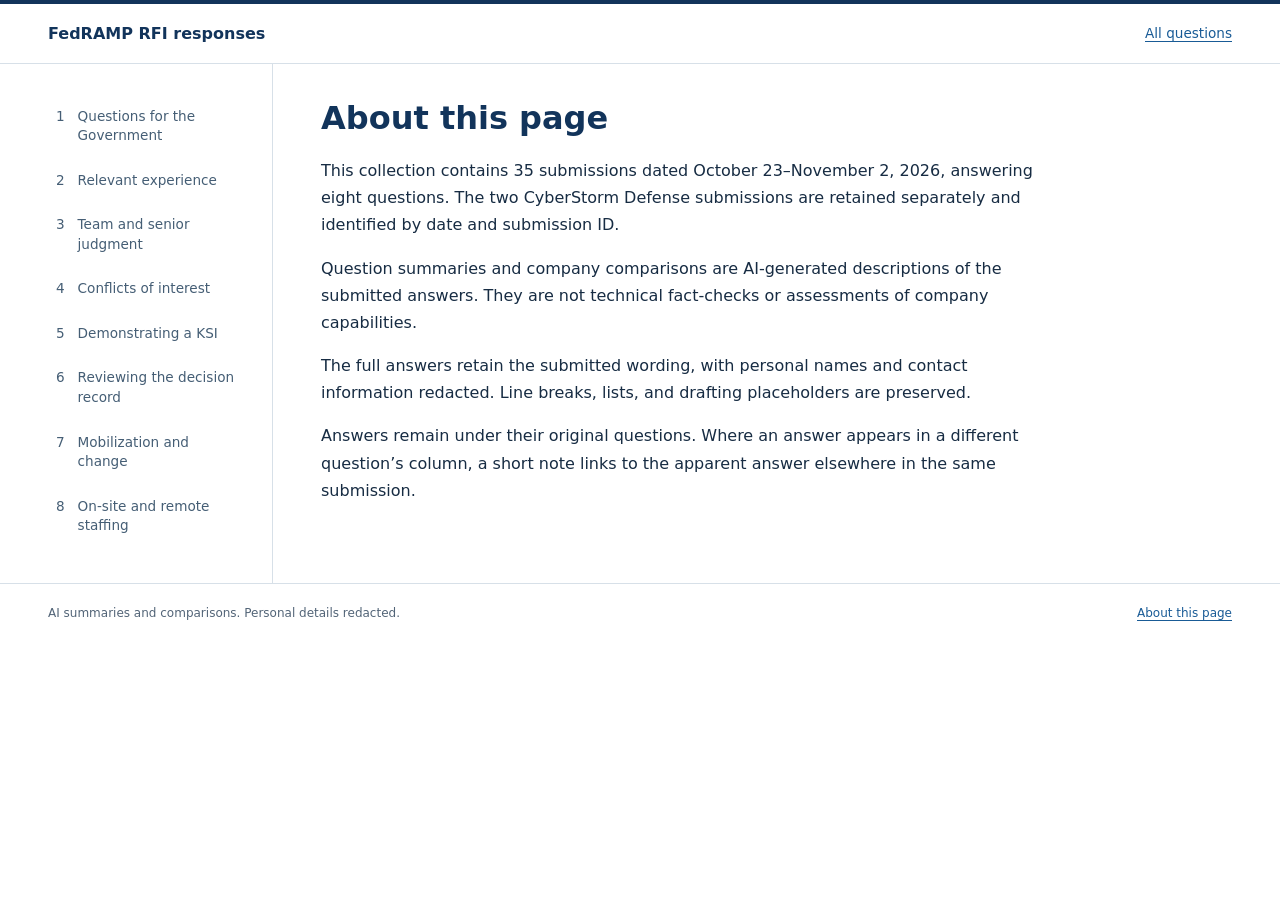
==== commit 371ad847: "Show full company responses with brief neutral comparisons" ====
--- a/methodology/index.html
+++ b/methodology/index.html
@@ -1,2443 +1,24 @@
 <!doctype html>
-<html lang="en"><head><meta charset="utf-8"/><meta name="viewport" content="width=device-width, initial-scale=1"/><link href="../_app/immutable/entry/start.CI_LY1Yq.js" rel="modulepreload">
-		<link href="../_app/immutable/chunks/CqyMJxoC.js" rel="modulepreload">
-		<link href="../_app/immutable/chunks/CB5mBWuv.js" rel="modulepreload">
-		<link href="../_app/immutable/chunks/0TvIEMS6.js" rel="modulepreload">
-		<link href="../_app/immutable/chunks/Clf2eWEL.js" rel="modulepreload">
-		<link href="../_app/immutable/entry/app.DBpTl5cZ.js" rel="modulepreload">
+<html lang="en"><head><meta charset="utf-8"/><meta name="viewport" content="width=device-width, initial-scale=1"/><link href="../_app/immutable/entry/start.ChTZ7ZHg.js" rel="modulepreload">
+		<link href="../_app/immutable/chunks/BBToFOt5.js" rel="modulepreload">
+		<link href="../_app/immutable/chunks/lZwCdcE0.js" rel="modulepreload">
+		<link href="../_app/immutable/chunks/BUhtEjvl.js" rel="modulepreload">
+		<link href="../_app/immutable/chunks/pMj6cZWY.js" rel="modulepreload">
+		<link href="../_app/immutable/entry/app.DXxuijby.js" rel="modulepreload">
 		<link href="../_app/immutable/chunks/Bzak7iHL.js" rel="modulepreload">
-		<link href="../_app/immutable/chunks/DDX4VbNv.js" rel="modulepreload">
-		<link href="../_app/immutable/chunks/_JEIBRDF.js" rel="modulepreload">
-		<link href="../_app/immutable/nodes/0.BVYrXGLf.js" rel="modulepreload">
-		<link href="../_app/immutable/chunks/coi4Hdoa.js" rel="modulepreload">
-		<link href="../_app/immutable/chunks/CevvlHt-.js" rel="modulepreload">
-		<link href="../_app/immutable/nodes/3.DKmqOBef.js" rel="modulepreload">
-		<!--12qhfyh--><meta name="robots" content="noindex,nofollow"/><meta name="description" content="Explore industry responses to the FedRAMP 20x Package Review RFI, organized by question, with evidence-linked summaries and comparisons."/><!----><!--7o0w84--><!----><title>Method &amp; sources · FedRAMP RFI Review</title>
-		<link href="../_app/immutable/assets/0.DHK3bwAq.css" rel="stylesheet"></head><body data-sveltekit-preload-data="hover"><div style="display: contents"><!--[--><!--[0--><!--[--><a class="skip" href="#main">Skip to content</a> <header class="masthead"><div class="header-inner"><a class="brand" href="../">FedRAMP <span>RFI Review</span></a><nav aria-label="Main"><a href="../">Overview</a><a href="../methodology/">Method &amp; sources</a></nav></div></header> <div class="shell"><aside class="rail"><nav aria-label="RFI questions"><p class="rail-title">Explore the questions</p><!--[--><a href="../questions/pws/"><span class="question-number">1</span><span>Questions for the Government</span></a><a href="../questions/experience/"><span class="question-number">2</span><span>Relevant experience</span></a><a href="../questions/labor/"><span class="question-number">3</span><span>Team and senior judgment</span></a><a href="../questions/conflicts/"><span class="question-number">4</span><span>Conflicts of interest</span></a><a href="../questions/ksi/"><span class="question-number">5</span><span>Demonstrating a KSI</span></a><a href="../questions/sdr/"><span class="question-number">6</span><span>Reviewing the decision record</span></a><a href="../questions/readiness/"><span class="question-number">7</span><span>Mobilization and change</span></a><a href="../questions/location/"><span class="question-number">8</span><span>On-site and remote staffing</span></a><!--]--></nav><p class="rail-note">Industry responses<br/>November 2, 2026 export</p></aside> <main id="main" tabindex="-1"><!--[--><div class="page-heading"><h1>How to read this analysis</h1><p class="lead">A traceable comparison of submissions, organized around the questions they were asked.</p><p class="metadata">Analysis version 1.0 · Prepared November 5, 2026</p></div> <div class="prose"><section><h2>What was reviewed</h2><p>The November 2, 2026 CSV export contains 35 submissions and eight substantive narrative questions, for 280 answer cells. Submissions are dated October 23–November 2. Administrative and personal-contact fields are not part of the analysis. The two empty Government-evaluation columns are not completed or interpreted.</p><p>Company names remain visible. Personal names and contact information are removed from the data delivered to the browser, including names appearing inside narrative answers. Redactions are marked. The original CSV is not served or available for download.</p></section> <section><h2>Framework Analysis</h2><p>The approach adapts <a href="https://doi.org/10.1186/1471-2288-13-117">Framework Analysis</a>: examine the full answers, define question-specific themes, code each answer, and retain a matrix linking interpretations to their source. The <a href="https://github.com/i-dot-ai/consult">Consult workflow</a> also informed the separation between identifying themes and assigning them to responses. Consult and ThemeFinder were researched, not installed or used to process these responses.</p><ol><li>Read every narrative cell, including misplaced answers and incomplete drafting text.</li><li>Develop a question-specific codebook, with a definition for every theme.</li><li>Assign themes and write an individual summary and comparison note for each answer.</li><li>Compare approaches within each question, retaining minority positions and counterexamples.</li><li>Write the overall synthesis after question-level analysis; separately review the claims and evidence links.</li></ol><p>This is AI-assisted qualitative analysis with a separate self-review by the same agent. It is not independent human review, a validated inter-rater study, or a procurement evaluation. No live AI runs in this website.</p></section> <section id="counting"><h2>Counts are not votes</h2><p>Each theme count is the number of submissions whose answer in that question was assigned the theme, out of all 35 submissions. A submission counts at most once per theme. Themes overlap, so their counts should not sum to 35.</p><p>The two CyberStorm Defense submissions remain separate and are identified by their dates and stable IDs. They are not merged, and the later one does not replace the earlier one. Results therefore describe submissions, not unique companies.</p><p>Topic overlap does not establish agreement. Silence is not disagreement, and “no questions” is not endorsement. Related-answer links identify a shared coded theme or an explicit comparison discussed in the synthesis; they are not a similarity ranking. The collection is self-selected, not representative of the entire industry.</p></section> <section><h2>Original placement and incomplete answers</h2><p>The earlier CyberStorm Defense submission appears to rotate its answers across the eight question columns. Every cell remains under its original question with a link to the apparent relevant answer elsewhere. It is marked as misplaced and excluded from substantive theme counts for that column. Cross-links record an editorial interpretation, not a correction to the source.</p><p>Unfilled drafting placeholders are preserved and flagged. Instructions embedded in answers are treated as submitted text, never as instructions for this analysis. Full responses preserve wording and line breaks; bold Markdown is rendered for readability. Source-row and column references identify the original CSV cell, with the header counted as row 1.</p></section> <section id="technical-method"><h2>Technical checks use the FedRAMP MCP</h2><p>The rules snapshot is version 2026.10.13.01, imported November 1. Its entry histories predate the October 23–November 2 submissions. The MCP is manually synchronized and reports a rules/documentation commit mismatch. This is a dated reconstruction, not an independently archived snapshot of every submission day. No current web content or model memory was substituted for missing technical evidence.</p><p>Checks target material FedRAMP claims and recurring technical ambiguities, using full rule entries with their applicability and effective-date context. The complete SDR documentation was also retrieved and compared. Published rules govern the checks; commentary and proposals are not treated as requirements. The technical notes state whether a claim is supported, potentially inconsistent, or unable to verify. Qualifications are stated where context matters.</p><p>Not every assertion is independently verified. Company performance, staffing capacity, contract history, and accreditation claims remain self-reported. The draft PWS was not found through the MCP, and specific freshness thresholds are recorded as unresolved where the applicable historical source was not established. No outside search or model memory fills technical source gaps.</p><p>Initial certification, ongoing certification, certification class, and grace provisions can change applicability. A finding about wording is not a determination that a company or offering is noncompliant. No capability scores, vendor rankings, or Government answers are generated.</p></section> <section><h2>Using the browser</h2><p>Select a question, read its synthesis, and use theme filters or search to narrow the company answers. Counts remain totals for the full question; the result line shows the filtered count. Searches match company names and original redacted answer text. Search and theme can be combined, and the URL preserves both.</p><p>Evidence links open the cited full answer and clear filters so it remains visible. “Link” beside a company heading copies no data; it opens a stable URL you can share. Full answers and navigation work without JavaScript; filtering needs JavaScript. Printing includes source text for the currently visible answers.</p></section> <section id="sources"><h2>Technical source register</h2><p>Rule snapshots below were retrieved through the FedRAMP MCP. Links point to the immutable official rules commit used for the check, rather than silently substituting later rules. Expand an entry to inspect its source wording and applicability.</p><!--[--><article class="rule-source" id="rule-FRD-VRF"><h3>FRD-VRF: Verification</h3><p><a href="https://github.com/FedRAMP/rules/blob/0735135dbfe5d97ab00716c80a9306438ceeb6fe/fedramp-consolidated-rules.json">Official source at the retrieved commit</a> · Published rules · Version 2026.10.13.01</p><details><summary>Read the retrieved rule and applicability</summary><pre>{
-  "rule": {
-    "alts": [
-      "verification",
-      "verify",
-      "verified"
-    ],
-    "definition": "Confirmation through objective evidence that specified FedRAMP Practices have been fulfilled for a cloud service offering.",
-    "note": "This adapts the ISO conformity assessment concept of verification to the FedRAMP Certification context.",
-    "reference": "ISO/IEC 27001:2022",
-    "reference_url": "https://www.iso.org/standard/27001",
-    "term": "Verification",
-    "updated": [
-      {
-        "comment": "Official launch of the FedRAMP Consolidated Rules for 2026.",
-        "date": "2026-06-24"
-      }
-    ]
-  },
-  "applicability": {
-    "info": {
-      "effective": {
-        "current_status": "Consolidated Rules for 2026",
-        "date": {
-          "grace": {
-            "default": "2026-05-04",
-            "until_next_assessment": false
-          },
-          "maintain": "2026-07-04",
-          "obtain": "2026-07-04",
-          "optional_adoption": "2026-07-04"
-        },
-        "is": "required"
-      },
-      "name": "FedRAMP Definitions",
-      "purpose": "FedRAMP Definitions establish a shared understanding for terms when the plain-language meaning is not precise enough to support consistent use across the rules. When a defined term appears in a rule, the definition is a critical part of that rule and must be followed precisely, even if the term is commonly used differently elsewhere; when no definition exists, the plain-language meaning is expected.",
-      "short_name": "FRD",
-      "status": "stable",
-      "web_name": "definitions"
-    }
-  }
-}</pre></details></article><article class="rule-source" id="rule-FRD-VLN"><h3>FRD-VLN: Validation</h3><p><a href="https://github.com/FedRAMP/rules/blob/0735135dbfe5d97ab00716c80a9306438ceeb6fe/fedramp-consolidated-rules.json">Official source at the retrieved commit</a> · Published rules · Version 2026.10.13.01</p><details><summary>Read the retrieved rule and applicability</summary><pre>{
-  "rule": {
-    "alts": [
-      "validation",
-      "validate",
-      "validated"
-    ],
-    "definition": "Confirmation through objective evidence that implemented security capabilities and related certification data are suitable for their intended FedRAMP Certification use and support the expected security outcomes for a cloud service offering.",
-    "note": "This adapts the ISO conformity assessment concept of validation to the FedRAMP Certification context.",
-    "reference": "ISO/IEC 27001:2022",
-    "reference_url": "https://www.iso.org/standard/27001",
-    "term": "Validation",
-    "updated": [
-      {
-        "comment": "Official launch of the FedRAMP Consolidated Rules for 2026.",
-        "date": "2026-06-24"
-      }
-    ]
-  },
-  "applicability": {
-    "info": {
-      "effective": {
-        "current_status": "Consolidated Rules for 2026",
-        "date": {
-          "grace": {
-            "default": "2026-05-04",
-            "until_next_assessment": false
-          },
-          "maintain": "2026-07-04",
-          "obtain": "2026-07-04",
-          "optional_adoption": "2026-07-04"
-        },
-        "is": "required"
-      },
-      "name": "FedRAMP Definitions",
-      "purpose": "FedRAMP Definitions establish a shared understanding for terms when the plain-language meaning is not precise enough to support consistent use across the rules. When a defined term appears in a rule, the definition is a critical part of that rule and must be followed precisely, even if the term is commonly used differently elsewhere; when no definition exists, the plain-language meaning is expected.",
-      "short_name": "FRD",
-      "status": "stable",
-      "web_name": "definitions"
-    }
-  }
-}</pre></details></article><article class="rule-source" id="rule-SDR-CSO-FRR"><h3>SDR-CSO-FRR: FedRAMP Rules</h3><p><a href="https://github.com/FedRAMP/rules/blob/0735135dbfe5d97ab00716c80a9306438ceeb6fe/fedramp-consolidated-rules.json">Official source at the retrieved commit</a> · Published rules · Version 2026.10.13.01</p><details><summary>Read the retrieved rule and applicability</summary><pre>{
-  "rule": {
-    "affects": [
-      "Providers"
-    ],
-    "following_information": [
-      "Explanation of how the rule is followed, or an explanation of the reason and resulting risk to customers for not following the rule.",
-      "Verification that the implementation is appropriate for the rule, or that the reason for not implementing is accepted by a senior official.",
-      "Validation that the implementation is in place and working as intended, or that the reason for not implementing is accepted by a senior official.",
-      "Independent verification.",
-      "Independent validation.",
-      "Any responses or clarifications to the comments in the independent verification or validation.",
-      "Rule-specific artifacts (if applicable)."
-    ],
-    "force": "MUST",
-    "name": "FedRAMP Rules",
-    "schema": {
-      "name": "FedRAMP Security Decision Record Schema",
-      "url": "https://fedramp.gov/schemas/fedramp-security-decision-record-schema-2026-06-24.json"
-    },
-    "statement": "Providers MUST supply a Security Decision Record, in both human-readable and JSON formats, that includes at least all of the following information for each applicable FedRAMP rule:",
-    "terms": [
-      "Artifacts",
-      "Security Decision Record (SDR)",
-      "Validation",
-      "Verification"
-    ],
-    "updated": [
-      {
-        "comment": "Official launch of the FedRAMP Consolidated Rules for 2026.",
-        "date": "2026-06-24"
-      }
-    ]
-  },
-  "applicability": {
-    "info": {
-      "20x": {
-        "effective": {
-          "current_status": "Consolidated Rules for 2026",
-          "date": {
-            "grace": {
-              "default": "2027-01-01",
-              "until_next_assessment": true
-            },
-            "maintain": "2027-01-01",
-            "obtain": "2026-07-04",
-            "optional_adoption": "2026-07-04"
-          },
-          "is": "required"
-        },
-        "subsets": {
-          "CSX": {
-            "applicability": {
-              "affects": [
-                "Providers"
-              ],
-              "classes": [
-                "B",
-                "C",
-                "D"
-              ],
-              "paths": [
-                "Program"
-              ],
-              "types": [
-                "20x"
-              ]
-            },
-            "description": "These rules apply to providers for FedRAMP 20x Certifications.",
-            "name": "20x-Specific Provider Responsibilities"
-          }
-        }
-      },
-      "name": "Security Decision Record",
-      "purpose": "The Security Decision Record replaced a traditional System Security Plan with a persistently maintained, verified, and validated record of the security decisions made by the cloud service provider over the lifecycle of their cloud service offering.",
-      "rev5": {
-        "effective": {
-          "current_status": "Consolidated Rules for 2026",
-          "date": {
-            "grace": {
-              "default": "2027-08-01",
-              "until_next_assessment": true
-            },
-            "maintain": "2027-08-01",
-            "obtain": "2027-01-01",
-            "optional_adoption": "2026-07-04"
-          },
-          "is": "required"
-        },
-        "subsets": {
-          "CSF": {
-            "applicability": {
-              "affects": [
-                "Providers"
-              ],
-              "classes": [
-                "B",
-                "C",
-                "D"
-              ],
-              "paths": [
-                "Program",
-                "Agency"
-              ],
-              "types": [
-                "Rev5"
-              ]
-            },
-            "description": "These rules apply to providers for FedRAMP Rev5 Certifications.",
-            "name": "Rev5-Specific Provider Responsibilities"
-          }
-        }
-      },
-      "short_name": "SDR",
-      "status": "stable",
-      "subsets": {
-        "CSO": {
-          "applicability": {
-            "affects": [
-              "Providers"
-            ],
-            "classes": [
-              "B",
-              "C",
-              "D"
-            ],
-            "paths": [
-              "Program",
-              "Agency"
-            ],
-            "types": [
-              "20x",
-              "Rev5"
-            ]
-          },
-          "description": "These rules apply to providers for FedRAMP Certifications of any type.",
-          "name": "General Provider Responsibilities"
-        }
-      },
-      "tag": "materials",
-      "web_name": "security-decision-record"
-    },
-    "subset": {
-      "applicability": {
-        "affects": [
-          "Providers"
-        ],
-        "classes": [
-          "B",
-          "C",
-          "D"
-        ],
-        "paths": [
-          "Program",
-          "Agency"
-        ],
-        "types": [
-          "20x",
-          "Rev5"
-        ]
-      },
-      "description": "These rules apply to providers for FedRAMP Certifications of any type.",
-      "name": "General Provider Responsibilities"
-    }
-  }
-}</pre></details></article><article class="rule-source" id="rule-SDR-CSX-KSI"><h3>SDR-CSX-KSI: Key Security Indicators</h3><p><a href="https://github.com/FedRAMP/rules/blob/0735135dbfe5d97ab00716c80a9306438ceeb6fe/fedramp-consolidated-rules.json">Official source at the retrieved commit</a> · Published rules · Version 2026.10.13.01</p><details><summary>Read the retrieved rule and applicability</summary><pre>{
-  "rule": {
-    "affects": [
-      "Providers"
-    ],
-    "following_information": [
-      "Explanation of measures (and their objectives) that demonstrate the Key Security Indicator, or an explanation of the reason and resulting risk to customers for not having measures available for that Key Security Indicator.",
-      "Explanation of the cycle for any measures that are implemented persistently (if applicable).",
-      "Verification that the measures demonstrate the Key Security Indicator, or that the reason for not having them is accepted.",
-      "Verification that the automation in place is accurate and sufficient to demonstrate appropriate measures for the Key Security Indicator, or that automation is not necessary for each measure.",
-      "Validation that the measures are accurately produced and are in place and working as intended, or that the reason for not having them is valid."
-    ],
-    "force": "MUST",
-    "name": "Key Security Indicators",
-    "schema": {
-      "name": "FedRAMP Security Decision Record Schema",
-      "url": "https://fedramp.gov/schemas/fedramp-security-decision-record-schema-2026-06-24.json"
-    },
-    "statement": "Providers MUST also include short and simple high-level summaries of at least the following for each applicable Key Security Indicator:",
-    "terms": [
-      "Persistently",
-      "Validation",
-      "Verification"
-    ],
-    "updated": [
-      {
-        "comment": "Official launch of the FedRAMP Consolidated Rules for 2026.",
-        "date": "2026-06-24"
-      }
-    ]
-  },
-  "applicability": {
-    "info": {
-      "20x": {
-        "effective": {
-          "current_status": "Consolidated Rules for 2026",
-          "date": {
-            "grace": {
-              "default": "2027-01-01",
-              "until_next_assessment": true
-            },
-            "maintain": "2027-01-01",
-            "obtain": "2026-07-04",
-            "optional_adoption": "2026-07-04"
-          },
-          "is": "required"
-        },
-        "subsets": {
-          "CSX": {
-            "applicability": {
-              "affects": [
-                "Providers"
-              ],
-              "classes": [
-                "B",
-                "C",
-                "D"
-              ],
-              "paths": [
-                "Program"
-              ],
-              "types": [
-                "20x"
-              ]
-            },
-            "description": "These rules apply to providers for FedRAMP 20x Certifications.",
-            "name": "20x-Specific Provider Responsibilities"
-          }
-        }
-      },
-      "name": "Security Decision Record",
-      "purpose": "The Security Decision Record replaced a traditional System Security Plan with a persistently maintained, verified, and validated record of the security decisions made by the cloud service provider over the lifecycle of their cloud service offering.",
-      "rev5": {
-        "effective": {
-          "current_status": "Consolidated Rules for 2026",
-          "date": {
-            "grace": {
-              "default": "2027-08-01",
-              "until_next_assessment": true
-            },
-            "maintain": "2027-08-01",
-            "obtain": "2027-01-01",
-            "optional_adoption": "2026-07-04"
-          },
-          "is": "required"
-        },
-        "subsets": {
-          "CSF": {
-            "applicability": {
-              "affects": [
-                "Providers"
-              ],
-              "classes": [
-                "B",
-                "C",
-                "D"
-              ],
-              "paths": [
-                "Program",
-                "Agency"
-              ],
-              "types": [
-                "Rev5"
-              ]
-            },
-            "description": "These rules apply to providers for FedRAMP Rev5 Certifications.",
-            "name": "Rev5-Specific Provider Responsibilities"
-          }
-        }
-      },
-      "short_name": "SDR",
-      "status": "stable",
-      "subsets": {
-        "CSO": {
-          "applicability": {
-            "affects": [
-              "Providers"
-            ],
-            "classes": [
-              "B",
-              "C",
-              "D"
-            ],
-            "paths": [
-              "Program",
-              "Agency"
-            ],
-            "types": [
-              "20x",
-              "Rev5"
-            ]
-          },
-          "description": "These rules apply to providers for FedRAMP Certifications of any type.",
-          "name": "General Provider Responsibilities"
-        }
-      },
-      "tag": "materials",
-      "web_name": "security-decision-record"
-    },
-    "subset": {
-      "applicability": {
-        "affects": [
-          "Providers"
-        ],
-        "classes": [
-          "B",
-          "C",
-          "D"
-        ],
-        "paths": [
-          "Program"
-        ],
-        "types": [
-          "20x"
-        ]
-      },
-      "description": "These rules apply to providers for FedRAMP 20x Certifications.",
-      "name": "20x-Specific Provider Responsibilities"
-    }
-  }
-}</pre></details></article><article class="rule-source" id="rule-FRC-CLA-IVV"><h3>FRC-CLA-IVV: Optional Independent Verification and Validation</h3><p><a href="https://github.com/FedRAMP/rules/blob/0735135dbfe5d97ab00716c80a9306438ceeb6fe/fedramp-consolidated-rules.json">Official source at the retrieved commit</a> · Published rules · Version 2026.10.13.01</p><details><summary>Read the retrieved rule and applicability</summary><pre>{
-  "rule": {
-    "affects": [
-      "Providers"
-    ],
-    "force": "MAY",
-    "name": "Optional Independent Verification and Validation",
-    "statement": "Providers seeking a FedRAMP Class A Certification MAY have the FedRAMP Certification Package independently verified and validated by a FedRAMP Recognized assessor before submission to FedRAMP.",
-    "terms": [
-      "Certification Package",
-      "FedRAMP Recognized",
-      "Validation",
-      "Verification"
-    ],
-    "updated": [
-      {
-        "comment": "Official launch of the FedRAMP Consolidated Rules for 2026.",
-        "date": "2026-06-24"
-      }
-    ]
-  },
-  "applicability": {
-    "info": {
-      "20x": {
-        "effective": {
-          "current_status": "Consolidated Rules for 2026",
-          "date": {
-            "grace": {
-              "default": "2027-01-01",
-              "until_next_assessment": true
-            },
-            "maintain": "2027-01-01",
-            "obtain": "2026-07-04",
-            "optional_adoption": "2026-07-04"
-          },
-          "is": "required"
-        },
-        "subsets": {
-          "CSX": {
-            "applicability": {
-              "affects": [
-                "Providers"
-              ],
-              "classes": [
-                "B",
-                "C",
-                "D"
-              ],
-              "paths": [
-                "Program"
-              ],
-              "types": [
-                "20x"
-              ]
-            },
-            "description": "These rules apply to providers for FedRAMP 20x Certifications.",
-            "name": "20x-Specific Provider Responsibilities"
-          }
-        }
-      },
-      "name": "FedRAMP Certification",
-      "purpose": "This ruleset explains how cloud service offerings obtain and maintain FedRAMP Certification across certification classes and paths.",
-      "rev5": {
-        "effective": {
-          "current_status": "Consolidated Rules for 2026",
-          "date": {
-            "grace": {
-              "default": "2027-01-01",
-              "until_next_assessment": true
-            },
-            "maintain": "2027-01-01",
-            "obtain": "2027-01-01",
-            "optional_adoption": "2026-07-04"
-          },
-          "is": "required"
-        },
-        "subsets": {
-          "CSF": {
-            "applicability": {
-              "affects": [
-                "Providers"
-              ],
-              "classes": [
-                "B",
-                "C",
-                "D"
-              ],
-              "paths": [
-                "Program",
-                "Agency"
-              ],
-              "types": [
-                "Rev5"
-              ]
-            },
-            "description": "These rules apply to providers for FedRAMP Rev5 Certifications.",
-            "name": "Rev5-Specific Provider Responsibilities"
-          }
-        }
-      },
-      "short_name": "FRC",
-      "status": "stable",
-      "subsets": {
-        "APP": {
-          "applicability": {
-            "affects": [
-              "Providers"
-            ],
-            "classes": [
-              "A",
-              "B",
-              "C",
-              "D"
-            ],
-            "paths": [
-              "Program",
-              "Agency"
-            ],
-            "types": [
-              "20x",
-              "Rev5"
-            ]
-          },
-          "description": "These rules apply to cloud service providers who have met all other relevant rules and are ready to apply for any FedRAMP Certification.",
-          "name": "Applying for FedRAMP Certification"
-        },
-        "APS": {
-          "applicability": {
-            "affects": [
-              "Providers"
-            ],
-            "classes": [
-              "B",
-              "C",
-              "D"
-            ],
-            "paths": [
-              "Agency"
-            ],
-            "types": [
-              "Rev5"
-            ]
-          },
-          "description": "These rules apply to cloud service providers with an Agency Sponsor who have met all other relevant rules and are ready to apply for any FedRAMP Certification.",
-          "name": "Applying for FedRAMP Certification with an Agency Sponsor"
-        },
-        "CCL": {
-          "applicability": {
-            "affects": [
-              "Providers"
-            ],
-            "classes": [
-              "B",
-              "C",
-              "D"
-            ],
-            "paths": [
-              "Agency"
-            ],
-            "types": [
-              "Rev5"
-            ]
-          },
-          "description": "These rules apply to cloud service providers when changing their FedRAMP Certification Class.",
-          "name": "Changing Certification Class"
-        },
-        "CLA": {
-          "applicability": {
-            "affects": [
-              "Providers"
-            ],
-            "classes": [
-              "A"
-            ],
-            "paths": [
-              "Program"
-            ],
-            "types": [
-              "20x"
-            ]
-          },
-          "description": "These are specific rules that apply to providers seeking FedRAMP Class A Certifications.",
-          "name": "FedRAMP Class A Certification Rules"
-        },
-        "CSO": {
-          "applicability": {
-            "affects": [
-              "Providers"
-            ],
-            "classes": [
-              "A",
-              "B",
-              "C",
-              "D"
-            ],
-            "paths": [
-              "Program",
-              "Agency"
-            ],
-            "types": [
-              "20x",
-              "Rev5"
-            ]
-          },
-          "description": "These rules apply to cloud service providers obtaining and maintaining any FedRAMP Certification.",
-          "name": "General Provider Responsibilities"
-        }
-      },
-      "tag": "other",
-      "web_name": "fedramp-certification"
-    },
-    "subset": {
-      "applicability": {
-        "affects": [
-          "Providers"
-        ],
-        "classes": [
-          "A"
-        ],
-        "paths": [
-          "Program"
-        ],
-        "types": [
-          "20x"
-        ]
-      },
-      "description": "These are specific rules that apply to providers seeking FedRAMP Class A Certifications.",
-      "name": "FedRAMP Class A Certification Rules"
-    }
-  }
-}</pre></details></article><article class="rule-source" id="rule-REC-IAS-SEP"><h3>REC-IAS-SEP: Advisory Separation</h3><p><a href="https://github.com/FedRAMP/rules/blob/0735135dbfe5d97ab00716c80a9306438ceeb6fe/fedramp-consolidated-rules.json">Official source at the retrieved commit</a> · Published rules · Version 2026.10.13.01</p><details><summary>Read the retrieved rule and applicability</summary><pre>{
-  "rule": {
-    "affects": [
-      "Assessors"
-    ],
-    "corrective_actions": [
-      "FedRAMP may require a consultation meeting, corrective action plan, or revocation for failure to comply."
-    ],
-    "force": "MUST NOT",
-    "name": "Advisory Separation",
-    "statement": "Assessors MUST NOT perform a FedRAMP independent assessment of the same cloud service offering within 2 years after supplying advisory or consulting services for that offering, unless FedRAMP publishes a specific exception for a limited pilot or other explicitly scoped process.",
-    "terms": [
-      "Cloud Service Offering",
-      "FedRAMP Independent Assessment"
-    ],
-    "timeframe_num": 2,
-    "timeframe_type": "years",
-    "updated": [
-      {
-        "comment": "Official launch of the FedRAMP Consolidated Rules for 2026.",
-        "date": "2026-06-24"
-      }
-    ]
-  },
-  "applicability": {
-    "info": {
-      "effective": {
-        "current_status": "Consolidated Rules for 2026",
-        "date": {
-          "grace": {
-            "default": "2026-07-04",
-            "until_next_assessment": false
-          },
-          "maintain": "2026-07-04",
-          "obtain": "2026-07-04",
-          "optional_adoption": "2026-07-04"
-        },
-        "is": "required"
-      },
-      "name": "FedRAMP Recognition of Independent Assessment Services",
-      "purpose": "The FedRAMP Recognition of independent assessment services rules explain the requirements for assessors to obtain and maintain FedRAMP Recognition in order to support the FedRAMP Certification process.",
-      "short_name": "REC",
-      "status": "stable",
-      "subsets": {
-        "FRP": {
-          "applicability": {
-            "affects": [
-              "FedRAMP"
-            ],
-            "classes": [],
-            "paths": [],
-            "types": []
-          },
-          "description": "These rules apply to FedRAMP when evaluating independent assessment services for initial or ongoing FedRAMP Recognition.",
-          "name": "FedRAMP Responsibilities"
-        },
-        "IAS": {
-          "applicability": {
-            "affects": [
-              "Assessors"
-            ],
-            "classes": [],
-            "paths": [],
-            "types": []
-          },
-          "description": "These rules apply to independent assessment services seeking to obtain or maintain FedRAMP Recognition.",
-          "name": "General Independent Assessor Responsibilities"
-        }
-      },
-      "tag": "other",
-      "web_name": "fedramp-recognition"
-    },
-    "subset": {
-      "applicability": {
-        "affects": [
-          "Assessors"
-        ],
-        "classes": [],
-        "paths": [],
-        "types": []
-      },
-      "description": "These rules apply to independent assessment services seeking to obtain or maintain FedRAMP Recognition.",
-      "name": "General Independent Assessor Responsibilities"
-    }
-  }
-}</pre></details></article><article class="rule-source" id="rule-FRD-DTM"><h3>FRD-DTM: Deterministic Telemetry</h3><p><a href="https://github.com/FedRAMP/rules/blob/0735135dbfe5d97ab00716c80a9306438ceeb6fe/fedramp-consolidated-rules.json">Official source at the retrieved commit</a> · Published rules · Version 2026.10.13.01</p><details><summary>Read the retrieved rule and applicability</summary><pre>{
-  "rule": {
-    "alts": [
-      "deterministic telemetry"
-    ],
-    "definition": "Verifiable data collected directly from an authoritative source that represents a factual and reproducible observation of the attributes of a system such as the system's state, configuration, or behavior.",
-    "note": "Probabilistic inferences, generative outputs, or predictive assessments such as those produced using generative transformer models (commonly referred to as “Generative AI”) do not constitute a factual record of the system state and must not be used to generate deterministic telemetry.",
-    "term": "Deterministic Telemetry",
-    "updated": [
-      {
-        "comment": "Official launch of the FedRAMP Consolidated Rules for 2026.",
-        "date": "2026-06-24"
-      }
-    ]
-  },
-  "applicability": {
-    "info": {
-      "effective": {
-        "current_status": "Consolidated Rules for 2026",
-        "date": {
-          "grace": {
-            "default": "2026-05-04",
-            "until_next_assessment": false
-          },
-          "maintain": "2026-07-04",
-          "obtain": "2026-07-04",
-          "optional_adoption": "2026-07-04"
-        },
-        "is": "required"
-      },
-      "name": "FedRAMP Definitions",
-      "purpose": "FedRAMP Definitions establish a shared understanding for terms when the plain-language meaning is not precise enough to support consistent use across the rules. When a defined term appears in a rule, the definition is a critical part of that rule and must be followed precisely, even if the term is commonly used differently elsewhere; when no definition exists, the plain-language meaning is expected.",
-      "short_name": "FRD",
-      "status": "stable",
-      "web_name": "definitions"
-    }
-  }
-}</pre></details></article><article class="rule-source" id="rule-SDR-CSX-KMT"><h3>SDR-CSX-KMT: Key Security Indicator Metrics</h3><p><a href="https://github.com/FedRAMP/rules/blob/0735135dbfe5d97ab00716c80a9306438ceeb6fe/fedramp-consolidated-rules.json">Official source at the retrieved commit</a> · Published rules · Version 2026.10.13.01</p><details><summary>Read the retrieved rule and applicability</summary><pre>{
-  "rule": {
-    "affects": [
-      "Providers"
-    ],
-    "name": "Key Security Indicator Metrics",
-    "note": "For initial FedRAMP Certification, providers will need to have mechanisms in place and agree to meet this requirement in the event the cloud service has not been operating with related metrics available for the required period prior to applying for initial certification.",
-    "schema": {
-      "name": "FedRAMP Security Decision Record Schema",
-      "url": "https://fedramp.gov/schemas/fedramp-security-decision-record-schema-2026-06-24.json"
-    },
-    "terms": [
-      "Initial Certification",
-      "Security Decision Record (SDR)"
-    ],
-    "updated": [
-      {
-        "comment": "Changed MUST to SHOULD for Class B, added note, clarified persistent validation status should be included.",
-        "date": "2026-10-08"
-      },
-      {
-        "comment": "Official launch of the FedRAMP Consolidated Rules for 2026.",
-        "date": "2026-06-24"
-      }
-    ],
-    "varies_by_class": {
-      "a": {
-        "force": "MAY",
-        "statement": "Providers with 20x Class A Certifications MAY also include historical metrics in their Security Decision Record."
-      },
-      "b": {
-        "following_information": [
-          "Summary of each metric over the past 30 days",
-          "Summary of metric up to the past year (where available)"
-        ],
-        "force": "SHOULD",
-        "statement": "Providers with 20x Class B Certifications SHOULD also include historical metrics in their Security Decision Record, supplying at least the following information for each applicable Key Security Indicator:"
-      },
-      "c": {
-        "following_information": [
-          "Summary of each metric over the past 30 days",
-          "Summary of metric up to the past year (where available)",
-          "All daily metric data (including status of persistent validation) up to the past year (where available)"
-        ],
-        "force": "MUST",
-        "statement": "Providers with 20x Class C Certifications MUST also include historical metrics in their Security Decision Record, supplying at least the following information for each applicable Key Security Indicator:"
-      },
-      "d": {
-        "force": "MUST",
-        "statement": "Providers with 20x Class D Certifications MUST significantly supersede the minimum requirements for lower Classes, with specifics to be set during the 20x Phase 4 Pilot."
-      }
-    }
-  },
-  "applicability": {
-    "info": {
-      "20x": {
-        "effective": {
-          "current_status": "Consolidated Rules for 2026",
-          "date": {
-            "grace": {
-              "default": "2027-01-01",
-              "until_next_assessment": true
-            },
-            "maintain": "2027-01-01",
-            "obtain": "2026-07-04",
-            "optional_adoption": "2026-07-04"
-          },
-          "is": "required"
-        },
-        "subsets": {
-          "CSX": {
-            "applicability": {
-              "affects": [
-                "Providers"
-              ],
-              "classes": [
-                "B",
-                "C",
-                "D"
-              ],
-              "paths": [
-                "Program"
-              ],
-              "types": [
-                "20x"
-              ]
-            },
-            "description": "These rules apply to providers for FedRAMP 20x Certifications.",
-            "name": "20x-Specific Provider Responsibilities"
-          }
-        }
-      },
-      "name": "Security Decision Record",
-      "purpose": "The Security Decision Record replaced a traditional System Security Plan with a persistently maintained, verified, and validated record of the security decisions made by the cloud service provider over the lifecycle of their cloud service offering.",
-      "rev5": {
-        "effective": {
-          "current_status": "Consolidated Rules for 2026",
-          "date": {
-            "grace": {
-              "default": "2027-08-01",
-              "until_next_assessment": true
-            },
-            "maintain": "2027-08-01",
-            "obtain": "2027-01-01",
-            "optional_adoption": "2026-07-04"
-          },
-          "is": "required"
-        },
-        "subsets": {
-          "CSF": {
-            "applicability": {
-              "affects": [
-                "Providers"
-              ],
-              "classes": [
-                "B",
-                "C",
-                "D"
-              ],
-              "paths": [
-                "Program",
-                "Agency"
-              ],
-              "types": [
-                "Rev5"
-              ]
-            },
-            "description": "These rules apply to providers for FedRAMP Rev5 Certifications.",
-            "name": "Rev5-Specific Provider Responsibilities"
-          }
-        }
-      },
-      "short_name": "SDR",
-      "status": "stable",
-      "subsets": {
-        "CSO": {
-          "applicability": {
-            "affects": [
-              "Providers"
-            ],
-            "classes": [
-              "B",
-              "C",
-              "D"
-            ],
-            "paths": [
-              "Program",
-              "Agency"
-            ],
-            "types": [
-              "20x",
-              "Rev5"
-            ]
-          },
-          "description": "These rules apply to providers for FedRAMP Certifications of any type.",
-          "name": "General Provider Responsibilities"
-        }
-      },
-      "tag": "materials",
-      "web_name": "security-decision-record"
-    },
-    "subset": {
-      "applicability": {
-        "affects": [
-          "Providers"
-        ],
-        "classes": [
-          "B",
-          "C",
-          "D"
-        ],
-        "paths": [
-          "Program"
-        ],
-        "types": [
-          "20x"
-        ]
-      },
-      "description": "These rules apply to providers for FedRAMP 20x Certifications.",
-      "name": "20x-Specific Provider Responsibilities"
-    }
-  }
-}</pre></details></article><article class="rule-source" id="rule-KSI-IAM-APM"><h3>KSI-IAM-APM: Adopting Passwordless Methods</h3><p><a href="https://github.com/FedRAMP/rules/blob/0735135dbfe5d97ab00716c80a9306438ceeb6fe/fedramp-consolidated-rules.json">Official source at the retrieved commit</a> · Published rules · Version 2026.10.13.01</p><details><summary>Read the retrieved rule and applicability</summary><pre>{
-  "rule": {
-    "controls": [
-      "ac-2",
-      "ac-3",
-      "ia-2",
-      "ia-2.1",
-      "ia-2.2",
-      "ia-2.6",
-      "ia-2.8",
-      "ia-5",
-      "ia-5.1",
-      "ia-5.2",
-      "ia-5.6",
-      "ia-5.8",
-      "ia-6",
-      "ia-8",
-      "ia-8.2",
-      "ia-8.4",
-      "sc-23"
-    ],
-    "name": "Adopting Passwordless Methods",
-    "statement": "Secure passwordless methods are used for user authentication and authorization when feasible, otherwise strong passwords with phishing-resistant MFA is used.",
-    "updated": [
-      {
-        "comment": "Updated control mappings: added ia-2.6, ia-5.8, ia-8.2, ia-8.4.",
-        "date": "2026-10-13"
-      },
-      {
-        "comment": "Official launch of the FedRAMP Consolidated Rules for 2026.",
-        "date": "2026-06-24"
-      }
-    ]
-  },
-  "applicability": {
-    "id": "KSI-IAM",
-    "name": "Identity and Access Management",
-    "short_name": "IAM",
-    "status": "stable",
-    "web_name": "identity-and-access-management"
-  }
-}</pre></details></article><article class="rule-source" id="rule-KSI-PIY-RIS"><h3>KSI-PIY-RIS: Reviewing Investments in Security</h3><p><a href="https://github.com/FedRAMP/rules/blob/0735135dbfe5d97ab00716c80a9306438ceeb6fe/fedramp-consolidated-rules.json">Official source at the retrieved commit</a> · Published rules · Version 2026.10.13.01</p><details><summary>Read the retrieved rule and applicability</summary><pre>{
-  "rule": {
-    "controls": [
-      "ac-5",
-      "ca-2",
-      "ca-2.2",
-      "cp-2.1",
-      "cp-4.1",
-      "ir-3.2",
-      "ir-4.11",
-      "pm-3",
-      "sa-2",
-      "sa-3",
-      "sr-2.1"
-    ],
-    "name": "Reviewing Investments in Security",
-    "statement": "The effectiveness of the provider's investments in achieving security goals is persistently reviewed.",
-    "terms": [
-      "Persistently"
-    ],
-    "updated": [
-      {
-        "comment": "Updated control mappings: added ca-2.2, ir-4.11.",
-        "date": "2026-10-13"
-      },
-      {
-        "comment": "Official launch of the FedRAMP Consolidated Rules for 2026.",
-        "date": "2026-06-24"
-      }
-    ]
-  },
-  "applicability": {
-    "id": "KSI-PIY",
-    "name": "Policy and Inventory",
-    "short_name": "PIY",
-    "status": "stable",
-    "web_name": "policy-and-inventory"
-  }
-}</pre></details></article><article class="rule-source" id="rule-FRD-FIN"><h3>FRD-FIN: FedRAMP Independent Assessment</h3><p><a href="https://github.com/FedRAMP/rules/blob/0735135dbfe5d97ab00716c80a9306438ceeb6fe/fedramp-consolidated-rules.json">Official source at the retrieved commit</a> · Published rules · Version 2026.10.13.01</p><details><summary>Read the retrieved rule and applicability</summary><pre>{
-  "rule": {
-    "alts": [
-      "FedRAMP independent assessment",
-      "FedRAMP independent assessments"
-    ],
-    "definition": "An independent verification and validation assessment, performed by a FedRAMP Recognized independent assessment service or FedRAMP following FedRAMP rules. These assessments are typically first performed to obtain an initial FedRAMP Certification then repeated on an annual basis to maintain FedRAMP Certification.",
-    "term": "FedRAMP Independent Assessment",
-    "updated": [
-      {
-        "comment": "Official launch of the FedRAMP Consolidated Rules for 2026.",
-        "date": "2026-06-24"
-      }
-    ]
-  },
-  "applicability": {
-    "info": {
-      "effective": {
-        "current_status": "Consolidated Rules for 2026",
-        "date": {
-          "grace": {
-            "default": "2026-05-04",
-            "until_next_assessment": false
-          },
-          "maintain": "2026-07-04",
-          "obtain": "2026-07-04",
-          "optional_adoption": "2026-07-04"
-        },
-        "is": "required"
-      },
-      "name": "FedRAMP Definitions",
-      "purpose": "FedRAMP Definitions establish a shared understanding for terms when the plain-language meaning is not precise enough to support consistent use across the rules. When a defined term appears in a rule, the definition is a critical part of that rule and must be followed precisely, even if the term is commonly used differently elsewhere; when no definition exists, the plain-language meaning is expected.",
-      "short_name": "FRD",
-      "status": "stable",
-      "web_name": "definitions"
-    }
-  }
-}</pre></details></article><article class="rule-source" id="rule-IVV-CSX-AIA"><h3>IVV-CSX-AIA: Annual Independent Assessments for 20x</h3><p><a href="https://github.com/FedRAMP/rules/blob/0735135dbfe5d97ab00716c80a9306438ceeb6fe/fedramp-consolidated-rules.json">Official source at the retrieved commit</a> · Published rules · Version 2026.10.13.01</p><details><summary>Read the retrieved rule and applicability</summary><pre>{
-  "rule": {
-    "affects": [
-      "Providers"
-    ],
-    "name": "Annual Independent Assessments for 20x",
-    "terms": [
-      "FedRAMP Independent Assessment",
-      "Persistently",
-      "Validation",
-      "Verification"
-    ],
-    "updated": [
-      {
-        "comment": "Official launch of the FedRAMP Consolidated Rules for 2026.",
-        "date": "2026-06-24"
-      }
-    ],
-    "varies_by_class": {
-      "a": {
-        "force": "MUST",
-        "statement": "Providers with 20x Class A Certifications MUST meet the expectations of their underlying alternative security framework as part of their persistent independent verification and validation assessment."
-      },
-      "b": {
-        "force": "MUST",
-        "statement": "Providers with 20x Class B Certifications MUST include all Key Security Indicators in a FedRAMP independent assessment at least once per year.",
-        "timeframe_num": 1,
-        "timeframe_type": "years"
-      },
-      "c": {
-        "force": "MUST",
-        "statement": "Providers with 20x Class C Certifications MUST include all Key Security Indicators in a FedRAMP independent assessment at least once per year.",
-        "timeframe_num": 1,
-        "timeframe_type": "years"
-      },
-      "d": {
-        "force": "MUST",
-        "statement": "Providers with 20x Class D Certifications MUST include all Key Security Indicators in a FedRAMP independent assessment at least once per year.",
-        "timeframe_num": 1,
-        "timeframe_type": "years"
-      }
-    }
-  },
-  "applicability": {
-    "info": {
-      "20x": {
-        "effective": {
-          "current_status": "Consolidated Rules for 2026",
-          "date": {
-            "grace": {
-              "default": "2027-01-01",
-              "until_next_assessment": true
-            },
-            "maintain": "2027-01-01",
-            "obtain": "2026-07-04",
-            "optional_adoption": "2026-07-04"
-          },
-          "is": "required"
-        },
-        "subsets": {
-          "CSX": {
-            "applicability": {
-              "affects": [
-                "Providers"
-              ],
-              "classes": [
-                "B",
-                "C",
-                "D"
-              ],
-              "paths": [
-                "Program"
-              ],
-              "types": [
-                "20x"
-              ]
-            },
-            "description": "These rules apply to providers for FedRAMP 20x Certifications.",
-            "name": "20x-Specific Provider Responsibilities"
-          }
-        }
-      },
-      "name": "Independent Verification and Validation",
-      "purpose": "This ruleset explains the expectations for independent verification and validation assessments.",
-      "rev5": {
-        "effective": {
-          "current_status": "Consolidated Rules for 2026",
-          "date": {
-            "grace": {
-              "default": "2027-01-01",
-              "until_next_assessment": true
-            },
-            "maintain": "2027-01-01",
-            "obtain": "2027-01-01",
-            "optional_adoption": "2026-07-04"
-          },
-          "is": "required"
-        },
-        "subsets": {
-          "CSF": {
-            "applicability": {
-              "affects": [
-                "Providers"
-              ],
-              "classes": [
-                "B",
-                "C",
-                "D"
-              ],
-              "paths": [
-                "Program",
-                "Agency"
-              ],
-              "types": [
-                "Rev5"
-              ]
-            },
-            "description": "These rules apply to providers for FedRAMP Rev5 Certifications.",
-            "name": "Rev5-Specific Provider Responsibilities"
-          }
-        }
-      },
-      "short_name": "IVV",
-      "status": "stable",
-      "subsets": {
-        "CSO": {
-          "applicability": {
-            "affects": [
-              "Providers"
-            ],
-            "classes": [
-              "B",
-              "C",
-              "D"
-            ],
-            "paths": [
-              "Program",
-              "Agency"
-            ],
-            "types": [
-              "20x",
-              "Rev5"
-            ]
-          },
-          "description": "These rules apply to cloud service providers obtaining and maintaining any FedRAMP Certification.",
-          "name": "General Provider Responsibilities"
-        },
-        "IAS": {
-          "applicability": {
-            "affects": [
-              "Assessors"
-            ],
-            "classes": [
-              "B",
-              "C",
-              "D"
-            ],
-            "paths": [
-              "Program",
-              "Agency"
-            ],
-            "types": [
-              "20x",
-              "Rev5"
-            ]
-          },
-          "description": "These rules apply to independent assessment services supporting all FedRAMP Certification types.",
-          "name": "General Independent Assessor Responsibilities"
-        }
-      },
-      "tag": "assurance",
-      "web_name": "independent-verification-and-validation"
-    },
-    "subset": {
-      "applicability": {
-        "affects": [
-          "Providers"
-        ],
-        "classes": [
-          "B",
-          "C",
-          "D"
-        ],
-        "paths": [
-          "Program"
-        ],
-        "types": [
-          "20x"
-        ]
-      },
-      "description": "These rules apply to providers for FedRAMP 20x Certifications.",
-      "name": "20x-Specific Provider Responsibilities"
-    }
-  }
-}</pre></details></article><article class="rule-source" id="rule-IVV-IAS-VIM"><h3>IVV-IAS-VIM: Verify Implementation</h3><p><a href="https://github.com/FedRAMP/rules/blob/0735135dbfe5d97ab00716c80a9306438ceeb6fe/fedramp-consolidated-rules.json">Official source at the retrieved commit</a> · Published rules · Version 2026.10.13.01</p><details><summary>Read the retrieved rule and applicability</summary><pre>{
-  "rule": {
-    "affects": [
-      "Assessors"
-    ],
-    "force": "MUST",
-    "name": "Verify Implementation",
-    "note": "This requires reviewing the actual measures themselves at a technical level, such as reviewing underlying code as appropriate; don't simply review documentation or screenshots.",
-    "statement": "Assessors MUST verify that the measures implemented by the cloud service offering matches the measures they documented to meet FedRAMP Practices.",
-    "terms": [
-      "Cloud Service Offering",
-      "FedRAMP Practices",
-      "Verification"
-    ],
-    "updated": [
-      {
-        "comment": "Official launch of the FedRAMP Consolidated Rules for 2026.",
-        "date": "2026-06-24"
-      }
-    ]
-  },
-  "applicability": {
-    "info": {
-      "20x": {
-        "effective": {
-          "current_status": "Consolidated Rules for 2026",
-          "date": {
-            "grace": {
-              "default": "2027-01-01",
-              "until_next_assessment": true
-            },
-            "maintain": "2027-01-01",
-            "obtain": "2026-07-04",
-            "optional_adoption": "2026-07-04"
-          },
-          "is": "required"
-        },
-        "subsets": {
-          "CSX": {
-            "applicability": {
-              "affects": [
-                "Providers"
-              ],
-              "classes": [
-                "B",
-                "C",
-                "D"
-              ],
-              "paths": [
-                "Program"
-              ],
-              "types": [
-                "20x"
-              ]
-            },
-            "description": "These rules apply to providers for FedRAMP 20x Certifications.",
-            "name": "20x-Specific Provider Responsibilities"
-          }
-        }
-      },
-      "name": "Independent Verification and Validation",
-      "purpose": "This ruleset explains the expectations for independent verification and validation assessments.",
-      "rev5": {
-        "effective": {
-          "current_status": "Consolidated Rules for 2026",
-          "date": {
-            "grace": {
-              "default": "2027-01-01",
-              "until_next_assessment": true
-            },
-            "maintain": "2027-01-01",
-            "obtain": "2027-01-01",
-            "optional_adoption": "2026-07-04"
-          },
-          "is": "required"
-        },
-        "subsets": {
-          "CSF": {
-            "applicability": {
-              "affects": [
-                "Providers"
-              ],
-              "classes": [
-                "B",
-                "C",
-                "D"
-              ],
-              "paths": [
-                "Program",
-                "Agency"
-              ],
-              "types": [
-                "Rev5"
-              ]
-            },
-            "description": "These rules apply to providers for FedRAMP Rev5 Certifications.",
-            "name": "Rev5-Specific Provider Responsibilities"
-          }
-        }
-      },
-      "short_name": "IVV",
-      "status": "stable",
-      "subsets": {
-        "CSO": {
-          "applicability": {
-            "affects": [
-              "Providers"
-            ],
-            "classes": [
-              "B",
-              "C",
-              "D"
-            ],
-            "paths": [
-              "Program",
-              "Agency"
-            ],
-            "types": [
-              "20x",
-              "Rev5"
-            ]
-          },
-          "description": "These rules apply to cloud service providers obtaining and maintaining any FedRAMP Certification.",
-          "name": "General Provider Responsibilities"
-        },
-        "IAS": {
-          "applicability": {
-            "affects": [
-              "Assessors"
-            ],
-            "classes": [
-              "B",
-              "C",
-              "D"
-            ],
-            "paths": [
-              "Program",
-              "Agency"
-            ],
-            "types": [
-              "20x",
-              "Rev5"
-            ]
-          },
-          "description": "These rules apply to independent assessment services supporting all FedRAMP Certification types.",
-          "name": "General Independent Assessor Responsibilities"
-        }
-      },
-      "tag": "assurance",
-      "web_name": "independent-verification-and-validation"
-    },
-    "subset": {
-      "applicability": {
-        "affects": [
-          "Assessors"
-        ],
-        "classes": [
-          "B",
-          "C",
-          "D"
-        ],
-        "paths": [
-          "Program",
-          "Agency"
-        ],
-        "types": [
-          "20x",
-          "Rev5"
-        ]
-      },
-      "description": "These rules apply to independent assessment services supporting all FedRAMP Certification types.",
-      "name": "General Independent Assessor Responsibilities"
-    }
-  }
-}</pre></details></article><article class="rule-source" id="rule-IVV-IAS-VEF"><h3>IVV-IAS-VEF: Validate Effectiveness</h3><p><a href="https://github.com/FedRAMP/rules/blob/0735135dbfe5d97ab00716c80a9306438ceeb6fe/fedramp-consolidated-rules.json">Official source at the retrieved commit</a> · Published rules · Version 2026.10.13.01</p><details><summary>Read the retrieved rule and applicability</summary><pre>{
-  "rule": {
-    "affects": [
-      "Assessors"
-    ],
-    "controls": [],
-    "force": "MUST",
-    "name": "Validate Effectiveness",
-    "note": "This requires reviewing the actual measures themselves at a technical level, such as reviewing underlying code as appropriate; don't simply review documentation or screenshots.",
-    "statement": "Assessors MUST validate the effectiveness of the implemented measures to ensure they have the intended outcome for meeting FedRAMP Practices.",
-    "terms": [
-      "FedRAMP Practices",
-      "Validation"
-    ],
-    "updated": [
-      {
-        "comment": "Official launch of the FedRAMP Consolidated Rules for 2026.",
-        "date": "2026-06-24"
-      }
-    ]
-  },
-  "applicability": {
-    "info": {
-      "20x": {
-        "effective": {
-          "current_status": "Consolidated Rules for 2026",
-          "date": {
-            "grace": {
-              "default": "2027-01-01",
-              "until_next_assessment": true
-            },
-            "maintain": "2027-01-01",
-            "obtain": "2026-07-04",
-            "optional_adoption": "2026-07-04"
-          },
-          "is": "required"
-        },
-        "subsets": {
-          "CSX": {
-            "applicability": {
-              "affects": [
-                "Providers"
-              ],
-              "classes": [
-                "B",
-                "C",
-                "D"
-              ],
-              "paths": [
-                "Program"
-              ],
-              "types": [
-                "20x"
-              ]
-            },
-            "description": "These rules apply to providers for FedRAMP 20x Certifications.",
-            "name": "20x-Specific Provider Responsibilities"
-          }
-        }
-      },
-      "name": "Independent Verification and Validation",
-      "purpose": "This ruleset explains the expectations for independent verification and validation assessments.",
-      "rev5": {
-        "effective": {
-          "current_status": "Consolidated Rules for 2026",
-          "date": {
-            "grace": {
-              "default": "2027-01-01",
-              "until_next_assessment": true
-            },
-            "maintain": "2027-01-01",
-            "obtain": "2027-01-01",
-            "optional_adoption": "2026-07-04"
-          },
-          "is": "required"
-        },
-        "subsets": {
-          "CSF": {
-            "applicability": {
-              "affects": [
-                "Providers"
-              ],
-              "classes": [
-                "B",
-                "C",
-                "D"
-              ],
-              "paths": [
-                "Program",
-                "Agency"
-              ],
-              "types": [
-                "Rev5"
-              ]
-            },
-            "description": "These rules apply to providers for FedRAMP Rev5 Certifications.",
-            "name": "Rev5-Specific Provider Responsibilities"
-          }
-        }
-      },
-      "short_name": "IVV",
-      "status": "stable",
-      "subsets": {
-        "CSO": {
-          "applicability": {
-            "affects": [
-              "Providers"
-            ],
-            "classes": [
-              "B",
-              "C",
-              "D"
-            ],
-            "paths": [
-              "Program",
-              "Agency"
-            ],
-            "types": [
-              "20x",
-              "Rev5"
-            ]
-          },
-          "description": "These rules apply to cloud service providers obtaining and maintaining any FedRAMP Certification.",
-          "name": "General Provider Responsibilities"
-        },
-        "IAS": {
-          "applicability": {
-            "affects": [
-              "Assessors"
-            ],
-            "classes": [
-              "B",
-              "C",
-              "D"
-            ],
-            "paths": [
-              "Program",
-              "Agency"
-            ],
-            "types": [
-              "20x",
-              "Rev5"
-            ]
-          },
-          "description": "These rules apply to independent assessment services supporting all FedRAMP Certification types.",
-          "name": "General Independent Assessor Responsibilities"
-        }
-      },
-      "tag": "assurance",
-      "web_name": "independent-verification-and-validation"
-    },
-    "subset": {
-      "applicability": {
-        "affects": [
-          "Assessors"
-        ],
-        "classes": [
-          "B",
-          "C",
-          "D"
-        ],
-        "paths": [
-          "Program",
-          "Agency"
-        ],
-        "types": [
-          "20x",
-          "Rev5"
-        ]
-      },
-      "description": "These rules apply to independent assessment services supporting all FedRAMP Certification types.",
-      "name": "General Independent Assessor Responsibilities"
-    }
-  }
-}</pre></details></article><article class="rule-source" id="rule-IVV-CSO-SEI"><h3>IVV-CSO-SEI: Supply Evidence of Implementation</h3><p><a href="https://github.com/FedRAMP/rules/blob/0735135dbfe5d97ab00716c80a9306438ceeb6fe/fedramp-consolidated-rules.json">Official source at the retrieved commit</a> · Published rules · Version 2026.10.13.01</p><details><summary>Read the retrieved rule and applicability</summary><pre>{
-  "rule": {
-    "affects": [
-      "Providers"
-    ],
-    "force": "MUST",
-    "name": "Supply Evidence of Implementation",
-    "note": "For example, if the documentation says that firewall rules are used to block traffic then the cloud service provider would verify that firewall rules are in place to block traffic and supply that evidence to assessors (preferably by allowing them to see how firewall configurations are deployed from a source of truth).",
-    "statement": "Providers MUST supply evidence to all necessary assessors of the implementation of the measures that have been documented to meet FedRAMP Practices; this evidence is the result of verification.",
-    "terms": [
-      "All Necessary Assessors",
-      "FedRAMP Practices",
-      "Verification"
-    ],
-    "updated": [
-      {
-        "comment": "Official launch of the FedRAMP Consolidated Rules for 2026.",
-        "date": "2026-06-24"
-      }
-    ]
-  },
-  "applicability": {
-    "info": {
-      "20x": {
-        "effective": {
-          "current_status": "Consolidated Rules for 2026",
-          "date": {
-            "grace": {
-              "default": "2027-01-01",
-              "until_next_assessment": true
-            },
-            "maintain": "2027-01-01",
-            "obtain": "2026-07-04",
-            "optional_adoption": "2026-07-04"
-          },
-          "is": "required"
-        },
-        "subsets": {
-          "CSX": {
-            "applicability": {
-              "affects": [
-                "Providers"
-              ],
-              "classes": [
-                "B",
-                "C",
-                "D"
-              ],
-              "paths": [
-                "Program"
-              ],
-              "types": [
-                "20x"
-              ]
-            },
-            "description": "These rules apply to providers for FedRAMP 20x Certifications.",
-            "name": "20x-Specific Provider Responsibilities"
-          }
-        }
-      },
-      "name": "Independent Verification and Validation",
-      "purpose": "This ruleset explains the expectations for independent verification and validation assessments.",
-      "rev5": {
-        "effective": {
-          "current_status": "Consolidated Rules for 2026",
-          "date": {
-            "grace": {
-              "default": "2027-01-01",
-              "until_next_assessment": true
-            },
-            "maintain": "2027-01-01",
-            "obtain": "2027-01-01",
-            "optional_adoption": "2026-07-04"
-          },
-          "is": "required"
-        },
-        "subsets": {
-          "CSF": {
-            "applicability": {
-              "affects": [
-                "Providers"
-              ],
-              "classes": [
-                "B",
-                "C",
-                "D"
-              ],
-              "paths": [
-                "Program",
-                "Agency"
-              ],
-              "types": [
-                "Rev5"
-              ]
-            },
-            "description": "These rules apply to providers for FedRAMP Rev5 Certifications.",
-            "name": "Rev5-Specific Provider Responsibilities"
-          }
-        }
-      },
-      "short_name": "IVV",
-      "status": "stable",
-      "subsets": {
-        "CSO": {
-          "applicability": {
-            "affects": [
-              "Providers"
-            ],
-            "classes": [
-              "B",
-              "C",
-              "D"
-            ],
-            "paths": [
-              "Program",
-              "Agency"
-            ],
-            "types": [
-              "20x",
-              "Rev5"
-            ]
-          },
-          "description": "These rules apply to cloud service providers obtaining and maintaining any FedRAMP Certification.",
-          "name": "General Provider Responsibilities"
-        },
-        "IAS": {
-          "applicability": {
-            "affects": [
-              "Assessors"
-            ],
-            "classes": [
-              "B",
-              "C",
-              "D"
-            ],
-            "paths": [
-              "Program",
-              "Agency"
-            ],
-            "types": [
-              "20x",
-              "Rev5"
-            ]
-          },
-          "description": "These rules apply to independent assessment services supporting all FedRAMP Certification types.",
-          "name": "General Independent Assessor Responsibilities"
-        }
-      },
-      "tag": "assurance",
-      "web_name": "independent-verification-and-validation"
-    },
-    "subset": {
-      "applicability": {
-        "affects": [
-          "Providers"
-        ],
-        "classes": [
-          "B",
-          "C",
-          "D"
-        ],
-        "paths": [
-          "Program",
-          "Agency"
-        ],
-        "types": [
-          "20x",
-          "Rev5"
-        ]
-      },
-      "description": "These rules apply to cloud service providers obtaining and maintaining any FedRAMP Certification.",
-      "name": "General Provider Responsibilities"
-    }
-  }
-}</pre></details></article><article class="rule-source" id="rule-IVV-CSO-SEE"><h3>IVV-CSO-SEE: Supply Evidence of Effectiveness</h3><p><a href="https://github.com/FedRAMP/rules/blob/0735135dbfe5d97ab00716c80a9306438ceeb6fe/fedramp-consolidated-rules.json">Official source at the retrieved commit</a> · Published rules · Version 2026.10.13.01</p><details><summary>Read the retrieved rule and applicability</summary><pre>{
-  "rule": {
-    "affects": [
-      "Providers"
-    ],
-    "force": "MUST",
-    "name": "Supply Evidence of Effectiveness",
-    "note": "For example, after verifying that firewalls are configured to block traffic following IVV-CSO-SEI (Supply Evidence of Implementation), the provider would validate that traffic is actually being blocked and supply evidence of that validation to assessors (such as by allowing them to see metrics on the traffic that is blocked vs not).",
-    "related": [
-      "IVV-CSO-SEI"
-    ],
-    "statement": "Providers MUST supply evidence to all necessary assessors of the effectiveness of the measures that have been implemented to meet FedRAMP Practices; this evidence is the result of validation.",
-    "terms": [
-      "All Necessary Assessors",
-      "FedRAMP Practices",
-      "Validation"
-    ],
-    "updated": [
-      {
-        "comment": "Official launch of the FedRAMP Consolidated Rules for 2026.",
-        "date": "2026-06-24"
-      }
-    ]
-  },
-  "applicability": {
-    "info": {
-      "20x": {
-        "effective": {
-          "current_status": "Consolidated Rules for 2026",
-          "date": {
-            "grace": {
-              "default": "2027-01-01",
-              "until_next_assessment": true
-            },
-            "maintain": "2027-01-01",
-            "obtain": "2026-07-04",
-            "optional_adoption": "2026-07-04"
-          },
-          "is": "required"
-        },
-        "subsets": {
-          "CSX": {
-            "applicability": {
-              "affects": [
-                "Providers"
-              ],
-              "classes": [
-                "B",
-                "C",
-                "D"
-              ],
-              "paths": [
-                "Program"
-              ],
-              "types": [
-                "20x"
-              ]
-            },
-            "description": "These rules apply to providers for FedRAMP 20x Certifications.",
-            "name": "20x-Specific Provider Responsibilities"
-          }
-        }
-      },
-      "name": "Independent Verification and Validation",
-      "purpose": "This ruleset explains the expectations for independent verification and validation assessments.",
-      "rev5": {
-        "effective": {
-          "current_status": "Consolidated Rules for 2026",
-          "date": {
-            "grace": {
-              "default": "2027-01-01",
-              "until_next_assessment": true
-            },
-            "maintain": "2027-01-01",
-            "obtain": "2027-01-01",
-            "optional_adoption": "2026-07-04"
-          },
-          "is": "required"
-        },
-        "subsets": {
-          "CSF": {
-            "applicability": {
-              "affects": [
-                "Providers"
-              ],
-              "classes": [
-                "B",
-                "C",
-                "D"
-              ],
-              "paths": [
-                "Program",
-                "Agency"
-              ],
-              "types": [
-                "Rev5"
-              ]
-            },
-            "description": "These rules apply to providers for FedRAMP Rev5 Certifications.",
-            "name": "Rev5-Specific Provider Responsibilities"
-          }
-        }
-      },
-      "short_name": "IVV",
-      "status": "stable",
-      "subsets": {
-        "CSO": {
-          "applicability": {
-            "affects": [
-              "Providers"
-            ],
-            "classes": [
-              "B",
-              "C",
-              "D"
-            ],
-            "paths": [
-              "Program",
-              "Agency"
-            ],
-            "types": [
-              "20x",
-              "Rev5"
-            ]
-          },
-          "description": "These rules apply to cloud service providers obtaining and maintaining any FedRAMP Certification.",
-          "name": "General Provider Responsibilities"
-        },
-        "IAS": {
-          "applicability": {
-            "affects": [
-              "Assessors"
-            ],
-            "classes": [
-              "B",
-              "C",
-              "D"
-            ],
-            "paths": [
-              "Program",
-              "Agency"
-            ],
-            "types": [
-              "20x",
-              "Rev5"
-            ]
-          },
-          "description": "These rules apply to independent assessment services supporting all FedRAMP Certification types.",
-          "name": "General Independent Assessor Responsibilities"
-        }
-      },
-      "tag": "assurance",
-      "web_name": "independent-verification-and-validation"
-    },
-    "subset": {
-      "applicability": {
-        "affects": [
-          "Providers"
-        ],
-        "classes": [
-          "B",
-          "C",
-          "D"
-        ],
-        "paths": [
-          "Program",
-          "Agency"
-        ],
-        "types": [
-          "20x",
-          "Rev5"
-        ]
-      },
-      "description": "These rules apply to cloud service providers obtaining and maintaining any FedRAMP Certification.",
-      "name": "General Provider Responsibilities"
-    }
-  }
-}</pre></details></article><article class="rule-source" id="rule-FRC-CSX-VVK"><h3>FRC-CSX-VVK: Automated Verification and Validation of Key Security Indicators</h3><p><a href="https://github.com/FedRAMP/rules/blob/0735135dbfe5d97ab00716c80a9306438ceeb6fe/fedramp-consolidated-rules.json">Official source at the retrieved commit</a> · Published rules · Version 2026.10.13.01</p><details><summary>Read the retrieved rule and applicability</summary><pre>{
-  "rule": {
-    "affects": [
-      "Providers"
-    ],
-    "controls": [
-      "cm-2.2",
-      "si-6"
-    ],
-    "name": "Automated Verification and Validation of Key Security Indicators",
-    "terms": [
-      "Persistently",
-      "Validation",
-      "Verification"
-    ],
-    "updated": [
-      {
-        "comment": "Updated control mappings: added cm-2.2, si-6.",
-        "date": "2026-10-13"
-      },
-      {
-        "comment": "Official launch of the FedRAMP Consolidated Rules for 2026.",
-        "date": "2026-06-24"
-      }
-    ],
-    "varies_by_class": {
-      "a": {
-        "force": "MAY",
-        "statement": "Providers seeking 20x Class A Certification MAY implement automated methods to persistently verify and validate the accuracy and completeness of Key Security Indicators."
-      },
-      "b": {
-        "force": "SHOULD",
-        "statement": "Providers seeking 20x Class B Certification SHOULD implement automated methods to persistently verify and validate the accuracy and completeness of Key Security Indicators with at least 1 automated method for each Key Security Indicator."
-      },
-      "c": {
-        "force": "MUST",
-        "statement": "Providers seeking 20x Class C Certification MUST implement automated methods to persistently verify and validate the accuracy and completeness of Key Security Indicators with at least 2 automated methods for each Key Security Indicator."
-      },
-      "d": {
-        "force": "MUST",
-        "statement": "Providers seeking 20x Class D Certification MUST implement automated methods to persistently verify and validate the accuracy and completeness of Key Security Indicators with at least 4 automated methods for each Key Security Indicator."
-      }
-    }
-  },
-  "applicability": {
-    "info": {
-      "20x": {
-        "effective": {
-          "current_status": "Consolidated Rules for 2026",
-          "date": {
-            "grace": {
-              "default": "2027-01-01",
-              "until_next_assessment": true
-            },
-            "maintain": "2027-01-01",
-            "obtain": "2026-07-04",
-            "optional_adoption": "2026-07-04"
-          },
-          "is": "required"
-        },
-        "subsets": {
-          "CSX": {
-            "applicability": {
-              "affects": [
-                "Providers"
-              ],
-              "classes": [
-                "B",
-                "C",
-                "D"
-              ],
-              "paths": [
-                "Program"
-              ],
-              "types": [
-                "20x"
-              ]
-            },
-            "description": "These rules apply to providers for FedRAMP 20x Certifications.",
-            "name": "20x-Specific Provider Responsibilities"
-          }
-        }
-      },
-      "name": "FedRAMP Certification",
-      "purpose": "This ruleset explains how cloud service offerings obtain and maintain FedRAMP Certification across certification classes and paths.",
-      "rev5": {
-        "effective": {
-          "current_status": "Consolidated Rules for 2026",
-          "date": {
-            "grace": {
-              "default": "2027-01-01",
-              "until_next_assessment": true
-            },
-            "maintain": "2027-01-01",
-            "obtain": "2027-01-01",
-            "optional_adoption": "2026-07-04"
-          },
-          "is": "required"
-        },
-        "subsets": {
-          "CSF": {
-            "applicability": {
-              "affects": [
-                "Providers"
-              ],
-              "classes": [
-                "B",
-                "C",
-                "D"
-              ],
-              "paths": [
-                "Program",
-                "Agency"
-              ],
-              "types": [
-                "Rev5"
-              ]
-            },
-            "description": "These rules apply to providers for FedRAMP Rev5 Certifications.",
-            "name": "Rev5-Specific Provider Responsibilities"
-          }
-        }
-      },
-      "short_name": "FRC",
-      "status": "stable",
-      "subsets": {
-        "APP": {
-          "applicability": {
-            "affects": [
-              "Providers"
-            ],
-            "classes": [
-              "A",
-              "B",
-              "C",
-              "D"
-            ],
-            "paths": [
-              "Program",
-              "Agency"
-            ],
-            "types": [
-              "20x",
-              "Rev5"
-            ]
-          },
-          "description": "These rules apply to cloud service providers who have met all other relevant rules and are ready to apply for any FedRAMP Certification.",
-          "name": "Applying for FedRAMP Certification"
-        },
-        "APS": {
-          "applicability": {
-            "affects": [
-              "Providers"
-            ],
-            "classes": [
-              "B",
-              "C",
-              "D"
-            ],
-            "paths": [
-              "Agency"
-            ],
-            "types": [
-              "Rev5"
-            ]
-          },
-          "description": "These rules apply to cloud service providers with an Agency Sponsor who have met all other relevant rules and are ready to apply for any FedRAMP Certification.",
-          "name": "Applying for FedRAMP Certification with an Agency Sponsor"
-        },
-        "CCL": {
-          "applicability": {
-            "affects": [
-              "Providers"
-            ],
-            "classes": [
-              "B",
-              "C",
-              "D"
-            ],
-            "paths": [
-              "Agency"
-            ],
-            "types": [
-              "Rev5"
-            ]
-          },
-          "description": "These rules apply to cloud service providers when changing their FedRAMP Certification Class.",
-          "name": "Changing Certification Class"
-        },
-        "CLA": {
-          "applicability": {
-            "affects": [
-              "Providers"
-            ],
-            "classes": [
-              "A"
-            ],
-            "paths": [
-              "Program"
-            ],
-            "types": [
-              "20x"
-            ]
-          },
-          "description": "These are specific rules that apply to providers seeking FedRAMP Class A Certifications.",
-          "name": "FedRAMP Class A Certification Rules"
-        },
-        "CSO": {
-          "applicability": {
-            "affects": [
-              "Providers"
-            ],
-            "classes": [
-              "A",
-              "B",
-              "C",
-              "D"
-            ],
-            "paths": [
-              "Program",
-              "Agency"
-            ],
-            "types": [
-              "20x",
-              "Rev5"
-            ]
-          },
-          "description": "These rules apply to cloud service providers obtaining and maintaining any FedRAMP Certification.",
-          "name": "General Provider Responsibilities"
-        }
-      },
-      "tag": "other",
-      "web_name": "fedramp-certification"
-    },
-    "subset": {
-      "applicability": {
-        "affects": [
-          "Providers"
-        ],
-        "classes": [
-          "B",
-          "C",
-          "D"
-        ],
-        "paths": [
-          "Program"
-        ],
-        "types": [
-          "20x"
-        ]
-      },
-      "description": "These rules apply to providers for FedRAMP 20x Certifications.",
-      "name": "20x-Specific Provider Responsibilities"
-    }
-  }
-}</pre></details></article><article class="rule-source" id="rule-CPO-CSX-CPM"><h3>CPO-CSX-CPM: Certification Package Maintenance for 20x</h3><p><a href="https://github.com/FedRAMP/rules/blob/0735135dbfe5d97ab00716c80a9306438ceeb6fe/fedramp-consolidated-rules.json">Official source at the retrieved commit</a> · Published rules · Version 2026.10.13.01</p><details><summary>Read the retrieved rule and applicability</summary><pre>{
-  "rule": {
-    "affects": [
-      "Providers"
-    ],
-    "name": "Certification Package Maintenance for 20x",
-    "notes": [
-      "Providers are expected to maintain their FedRAMP Certification Package using automation as changes occur to ensure they are never out of date.",
-      "This rule does not require or expect persistent human review of all materials in this cadence."
-    ],
-    "terms": [
-      "Certification Package",
-      "Persistently"
-    ],
-    "updated": [
-      {
-        "comment": "Official launch of the FedRAMP Consolidated Rules for 2026.",
-        "date": "2026-06-24"
-      }
-    ],
-    "varies_by_class": {
-      "a": {
-        "force": "SHOULD",
-        "statement": "Providers with 20x Class A Certifications SHOULD persistently maintain their FedRAMP Certification Package to ensure it is up to date and complete at least once every 3 months.",
-        "timeframe_num": 3,
-        "timeframe_type": "months"
-      },
-      "b": {
-        "force": "MUST",
-        "statement": "Providers with 20x Class B Certifications MUST persistently maintain their FedRAMP Certification Package to ensure it is up to date and complete at least once every month.",
-        "timeframe_num": 1,
-        "timeframe_type": "months"
-      },
-      "c": {
-        "force": "MUST",
-        "statement": "Providers with 20x Class C Certifications MUST persistently maintain their FedRAMP Certification Package to ensure it is up to date and complete at least once every 2 weeks.",
-        "timeframe_num": 2,
-        "timeframe_type": "weeks"
-      },
-      "d": {
-        "force": "MUST",
-        "statement": "Providers with 20x Class D Certifications MUST persistently maintain their FedRAMP Certification Package to ensure it is up to date and complete at least once every week.",
-        "timeframe_num": 1,
-        "timeframe_type": "weeks"
-      }
-    }
-  },
-  "applicability": {
-    "info": {
-      "20x": {
-        "effective": {
-          "current_status": "Consolidated Rules for 2026",
-          "date": {
-            "grace": {
-              "default": "2027-01-01",
-              "until_next_assessment": true
-            },
-            "maintain": "2027-01-01",
-            "obtain": "2026-07-04",
-            "optional_adoption": "2026-07-04"
-          },
-          "is": "required"
-        },
-        "subsets": {
-          "CSX": {
-            "applicability": {
-              "affects": [
-                "Providers"
-              ],
-              "classes": [
-                "A",
-                "B",
-                "C",
-                "D"
-              ],
-              "paths": [
-                "Program"
-              ],
-              "types": [
-                "20x"
-              ]
-            },
-            "description": "These rules apply to providers for FedRAMP 20x Certifications.",
-            "name": "20x-Specific Provider Responsibilities"
-          }
-        }
-      },
-      "name": "Certification Package Overview",
-      "purpose": "The Certification Package Overview rules outline the expectations for a simple overview of the cloud service offering that must be included within a FedRAMP Certification Package. This overview replaces the historically required base System Security Plan for FedRAMP Rev5 and is intended to provide a clear, concise, and consistent summary of the offering and the information included in the package to help customers understand the offering at a high level.",
-      "rev5": {
-        "effective": {
-          "current_status": "Consolidated Rules for 2026",
-          "date": {
-            "grace": {
-              "default": "2027-07-01",
-              "until_next_assessment": true
-            },
-            "maintain": "2027-07-01",
-            "obtain": "2027-01-01",
-            "optional_adoption": "2026-07-04"
-          },
-          "is": "required"
-        },
-        "subsets": {
-          "CSF": {
-            "applicability": {
-              "affects": [
-                "Providers"
-              ],
-              "classes": [
-                "B",
-                "C",
-                "D"
-              ],
-              "paths": [
-                "Program",
-                "Agency"
-              ],
-              "types": [
-                "Rev5"
-              ]
-            },
-            "description": "These rules apply to providers for FedRAMP Rev5 Certifications.",
-            "name": "Rev5-Specific Provider Responsibilities"
-          }
-        }
-      },
-      "short_name": "CPO",
-      "status": "stable",
-      "subsets": {
-        "CSO": {
-          "applicability": {
-            "affects": [
-              "Providers"
-            ],
-            "classes": [
-              "B",
-              "C",
-              "D"
-            ],
-            "paths": [
-              "Program",
-              "Agency"
-            ],
-            "types": [
-              "20x",
-              "Rev5"
-            ]
-          },
-          "description": "These rules apply to providers for FedRAMP Certifications of any type.",
-          "name": "General Provider Responsibilities"
-        }
-      },
-      "tag": "materials",
-      "web_name": "certification-package-overview"
-    },
-    "subset": {
-      "applicability": {
-        "affects": [
-          "Providers"
-        ],
-        "classes": [
-          "A",
-          "B",
-          "C",
-          "D"
-        ],
-        "paths": [
-          "Program"
-        ],
-        "types": [
-          "20x"
-        ]
-      },
-      "description": "These rules apply to providers for FedRAMP 20x Certifications.",
-      "name": "20x-Specific Provider Responsibilities"
-    }
-  }
-}</pre></details></article><article class="rule-source" id="rule-KSI-IAM-SNU"><h3>KSI-IAM-SNU: Securing Non-User Authentication</h3><p><a href="https://github.com/FedRAMP/rules/blob/0735135dbfe5d97ab00716c80a9306438ceeb6fe/fedramp-consolidated-rules.json">Official source at the retrieved commit</a> · Published rules · Version 2026.10.13.01</p><details><summary>Read the retrieved rule and applicability</summary><pre>{
-  "rule": {
-    "controls": [
-      "ac-2",
-      "ac-2.2",
-      "ac-2.9",
-      "ac-4",
-      "ac-6.5",
-      "au-10",
-      "ia-2.5",
-      "ia-3",
-      "ia-5.2",
-      "ra-5.5"
-    ],
-    "name": "Securing Non-User Authentication",
-    "statement": "Appropriately secure authentication methods are used and persistently reviewed for non-user accounts and services.",
-    "terms": [
-      "Persistently"
-    ],
-    "updated": [
-      {
-        "comment": "Updated control mappings: added ac-2.9, au-10, ia-2.5.",
-        "date": "2026-10-13"
-      },
-      {
-        "comment": "Official launch of the FedRAMP Consolidated Rules for 2026.",
-        "date": "2026-06-24"
-      }
-    ]
-  },
-  "applicability": {
-    "id": "KSI-IAM",
-    "name": "Identity and Access Management",
-    "short_name": "IAM",
-    "status": "stable",
-    "web_name": "identity-and-access-management"
-  }
-}</pre></details></article><!--]--></section></div><!--]--><!----></main></div> <footer><div>Prepared for review. AI-assisted synthesis, with original responses preserved except for personal-information redactions.</div><a href="../methodology/">How to interpret this analysis</a></footer><!--]--><!--]--> <!--[-1--><!--]--><!--]-->
+		<link href="../_app/immutable/chunks/DFgP4Mng.js" rel="modulepreload">
+		<link href="../_app/immutable/chunks/rM66yqVr.js" rel="modulepreload">
+		<link href="../_app/immutable/nodes/0.zCVsUTBA.js" rel="modulepreload">
+		<link href="../_app/immutable/chunks/C865iHQ4.js" rel="modulepreload">
+		<link href="../_app/immutable/chunks/C7-jfxR3.js" rel="modulepreload">
+		<link href="../_app/immutable/chunks/J_Hzr0xJ.js" rel="modulepreload">
+		<link href="../_app/immutable/nodes/3.D_8JCCK_.js" rel="modulepreload">
+		<!--12qhfyh--><meta name="robots" content="noindex,nofollow"/><meta name="description" content="Company responses organized by question, with brief AI summaries and comparisons."/><!----><!--7o0w84--><!----><title>About this page · FedRAMP RFI responses</title>
+		<link href="../_app/immutable/assets/0.BzYzJsf7.css" rel="stylesheet"></head><body data-sveltekit-preload-data="hover"><div style="display: contents"><!--[--><!--[0--><!--[--><a class="skip" href="#main">Skip to content</a> <header class="masthead"><a class="brand" href="../">FedRAMP RFI responses</a><a href="../">All questions</a></header> <div class="shell"><aside class="rail"><nav aria-label="Questions"><!--[--><a href="../questions/pws/"><span>1</span><span>Questions for the Government</span></a><a href="../questions/experience/"><span>2</span><span>Relevant experience</span></a><a href="../questions/labor/"><span>3</span><span>Team and senior judgment</span></a><a href="../questions/conflicts/"><span>4</span><span>Conflicts of interest</span></a><a href="../questions/ksi/"><span>5</span><span>Demonstrating a KSI</span></a><a href="../questions/sdr/"><span>6</span><span>Reviewing the decision record</span></a><a href="../questions/readiness/"><span>7</span><span>Mobilization and change</span></a><a href="../questions/location/"><span>8</span><span>On-site and remote staffing</span></a><!--]--></nav></aside><main id="main" tabindex="-1"><!--[--><h1>About this page</h1> <div class="about"><p>This collection contains 35 submissions dated October 23–November 2, 2026, answering eight questions. The two CyberStorm Defense submissions are retained separately and identified by date and submission ID.</p><p>Question summaries and company comparisons are AI-generated descriptions of the submitted answers. They are not technical fact-checks or assessments of company capabilities.</p><p>The full answers retain the submitted wording, with personal names and contact information redacted. Line breaks, lists, and drafting placeholders are preserved.</p><p>Answers remain under their original questions. Where an answer appears in a different question’s column, a short note links to the apparent answer elsewhere in the same submission.</p></div><!--]--><!----></main></div> <footer><span>AI summaries and comparisons. Personal details redacted.</span><a href="../methodology/">About this page</a></footer><!--]--><!--]--> <!--[-1--><!--]--><!--]-->
 			
 			<script>
 				{
-					__sveltekit_teok3i = {
+					__sveltekit_g8hnqs = {
 						base: new URL("..", location).pathname.slice(0, -1),
 						assets: "/rfi"
 					};
@@ -2445,12 +26,12 @@
 					const element = document.currentScript.parentElement;
 
 					Promise.all([
-						import("../_app/immutable/entry/start.CI_LY1Yq.js"),
-						import("../_app/immutable/entry/app.DBpTl5cZ.js")
+						import("../_app/immutable/entry/start.ChTZ7ZHg.js"),
+						import("../_app/immutable/entry/app.DXxuijby.js")
 					]).then(([kit, app]) => {
 						kit.start(app, element, {
 							node_ids: [0, 3],
-							data: [{type:"data",data:{questions:[{id:"pws",number:1,title:"Questions for the Government",text:"What questions do you have for the Government on the draft PWS? Please identify the specific section(s) if applicable.",takeaway:"Clarify workload, review boundaries, tools, and independence before asking firms to commit to delivery."},{id:"experience",number:2,title:"Relevant experience",text:"Please provide one relevant example of your company performing FedRAMP package review or comparable cloud security engineering work.",takeaway:"The examples span PMO review, independent assessment, provider implementation, and agency authorization work."},{id:"labor",number:3,title:"Team and senior judgment",text:"Please describe the labor mix needed to support FedRAMP 20x from end-to-end package reviews. Please identify which activities require senior engineering judgment and the qualifications or experience you would recommend for each role.",takeaway:"Senior judgment is widely emphasized; staffing ratios, automation roles, and delivery models vary."},{id:"conflicts",number:4,title:"Conflicts of interest",text:"Before beginning a review, how would you identify organizational conflicts of interest involving your company, affiliates, employees, or subcontractors?",takeaway:"Most describe pre-assignment screening; exclusion rules, lookback periods, and mitigation confidence differ."},{id:"ksi",number:5,title:"Demonstrating a KSI",text:"Please explain how your personnel would determine whether a provider has adequately demonstrated a Key Security Indicator (KSI). Please distinguish among a security assertion, a security measure, evidence of implementation, evidence of effectiveness, verification, validation, and independent verification and validation. Please provide one concise example demonstrating these distinctions.",takeaway:"Evidence chains recur, but scope coverage, independent assessment, and the meaning of a passing check need care."},{id:"sdr",number:6,title:"Reviewing the decision record",text:"Please describe how your personnel would review a FedRAMP 20x Security Decision Record for completeness, technical sufficiency, consistency, and traceability. Please identify the evidence reviewers would expect and the conditions that would result in a question, finding, escalation, or recommendation that the package is not ready to proceed.",takeaway:"Four review dimensions are shared; readiness gates and class-specific requirements are less uniform."},{id:"readiness",number:7,title:"Mobilization and change",text:"How quickly could your team begin supporting active reviews, and how would you handle changes to FedRAMP rules, schemas, or procedures during performance?",takeaway:"Start-date claims use different clocks; access, calibration, and change control determine comparability."},{id:"location",number:8,title:"On-site and remote staffing",text:"Is there sufficient expert staffing available in the Washington DC metro area to support on-site requirements with the FedRAMP team at GSA, or is remote staffing outside the DC metro area necessary to maintain the highest quality of contractor staff?",takeaway:"Hybrid staffing is common, but remote work ranges from optional reach-back to a necessary delivery model."}]},uses:{}},(function(a,b,c,d,e,f){return {type:"data",data:{technical:{checkedAt:"2026-11-05",sourceImport:"2026-11-01",version:"2026.10.13.01",historicalLimit:"The rules snapshot is version 2026.10.13.01, imported November 1. Its entry histories predate the October 23–November 2 submissions. The MCP is manually synchronized and reports a rules/documentation commit mismatch. This is a dated reconstruction, not an independently archived snapshot of every submission day. No current web content or model memory was substituted for missing technical evidence.",sources:[{id:"FRD-VRF",title:"FRD-VRF: Verification",url:"https://github.com/FedRAMP/rules/blob/0735135dbfe5d97ab00716c80a9306438ceeb6fe/fedramp-consolidated-rules.json",version:"2026.10.13.01",updated:[{comment:"Official launch of the FedRAMP Consolidated Rules for 2026.",date:"2026-06-24"}],entry:{alts:["verification","verify","verified"],definition:"Confirmation through objective evidence that specified FedRAMP Practices have been fulfilled for a cloud service offering.",note:"This adapts the ISO conformity assessment concept of verification to the FedRAMP Certification context.",reference:"ISO/IEC 27001:2022",reference_url:"https://www.iso.org/standard/27001",term:"Verification",updated:[{comment:"Official launch of the FedRAMP Consolidated Rules for 2026.",date:"2026-06-24"}]},applicability:{info:{effective:{current_status:"Consolidated Rules for 2026",date:{grace:{default:"2026-05-04",until_next_assessment:false},maintain:"2026-07-04",obtain:"2026-07-04",optional_adoption:"2026-07-04"},is:"required"},name:"FedRAMP Definitions",purpose:a,short_name:"FRD",status:"stable",web_name:"definitions"}},authority:"Published rules",retrievedAt:"2026-11-01T21:44:04.338693+00:00"},{id:"FRD-VLN",title:"FRD-VLN: Validation",url:"https://github.com/FedRAMP/rules/blob/0735135dbfe5d97ab00716c80a9306438ceeb6fe/fedramp-consolidated-rules.json",version:"2026.10.13.01",updated:[{comment:"Official launch of the FedRAMP Consolidated Rules for 2026.",date:"2026-06-24"}],entry:{alts:["validation","validate","validated"],definition:"Confirmation through objective evidence that implemented security capabilities and related certification data are suitable for their intended FedRAMP Certification use and support the expected security outcomes for a cloud service offering.",note:"This adapts the ISO conformity assessment concept of validation to the FedRAMP Certification context.",reference:"ISO/IEC 27001:2022",reference_url:"https://www.iso.org/standard/27001",term:"Validation",updated:[{comment:"Official launch of the FedRAMP Consolidated Rules for 2026.",date:"2026-06-24"}]},applicability:{info:{effective:{current_status:"Consolidated Rules for 2026",date:{grace:{default:"2026-05-04",until_next_assessment:false},maintain:"2026-07-04",obtain:"2026-07-04",optional_adoption:"2026-07-04"},is:"required"},name:"FedRAMP Definitions",purpose:a,short_name:"FRD",status:"stable",web_name:"definitions"}},authority:"Published rules",retrievedAt:"2026-11-01T21:44:04.338693+00:00"},{id:"SDR-CSO-FRR",title:"SDR-CSO-FRR: FedRAMP Rules",url:"https://github.com/FedRAMP/rules/blob/0735135dbfe5d97ab00716c80a9306438ceeb6fe/fedramp-consolidated-rules.json",version:"2026.10.13.01",updated:[{comment:"Official launch of the FedRAMP Consolidated Rules for 2026.",date:"2026-06-24"}],entry:{affects:["Providers"],following_information:["Explanation of how the rule is followed, or an explanation of the reason and resulting risk to customers for not following the rule.","Verification that the implementation is appropriate for the rule, or that the reason for not implementing is accepted by a senior official.","Validation that the implementation is in place and working as intended, or that the reason for not implementing is accepted by a senior official.","Independent verification.","Independent validation.","Any responses or clarifications to the comments in the independent verification or validation.","Rule-specific artifacts (if applicable)."],force:"MUST",name:"FedRAMP Rules",schema:{name:"FedRAMP Security Decision Record Schema",url:"https://fedramp.gov/schemas/fedramp-security-decision-record-schema-2026-06-24.json"},statement:"Providers MUST supply a Security Decision Record, in both human-readable and JSON formats, that includes at least all of the following information for each applicable FedRAMP rule:",terms:["Artifacts","Security Decision Record (SDR)","Validation","Verification"],updated:[{comment:"Official launch of the FedRAMP Consolidated Rules for 2026.",date:"2026-06-24"}]},applicability:{info:{"20x":{effective:{current_status:"Consolidated Rules for 2026",date:{grace:{default:"2027-01-01",until_next_assessment:true},maintain:"2027-01-01",obtain:"2026-07-04",optional_adoption:"2026-07-04"},is:"required"},subsets:{CSX:{applicability:{affects:["Providers"],classes:["B","C","D"],paths:["Program"],types:["20x"]},description:"These rules apply to providers for FedRAMP 20x Certifications.",name:"20x-Specific Provider Responsibilities"}}},name:"Security Decision Record",purpose:b,rev5:{effective:{current_status:"Consolidated Rules for 2026",date:{grace:{default:"2027-08-01",until_next_assessment:true},maintain:"2027-08-01",obtain:"2027-01-01",optional_adoption:"2026-07-04"},is:"required"},subsets:{CSF:{applicability:{affects:["Providers"],classes:["B","C","D"],paths:["Program","Agency"],types:["Rev5"]},description:"These rules apply to providers for FedRAMP Rev5 Certifications.",name:"Rev5-Specific Provider Responsibilities"}}},short_name:"SDR",status:"stable",subsets:{CSO:{applicability:{affects:["Providers"],classes:["B","C","D"],paths:["Program","Agency"],types:["20x","Rev5"]},description:"These rules apply to providers for FedRAMP Certifications of any type.",name:"General Provider Responsibilities"}},tag:"materials",web_name:"security-decision-record"},subset:{applicability:{affects:["Providers"],classes:["B","C","D"],paths:["Program","Agency"],types:["20x","Rev5"]},description:"These rules apply to providers for FedRAMP Certifications of any type.",name:"General Provider Responsibilities"}},authority:"Published rules",retrievedAt:"2026-11-01T21:44:04.338693+00:00"},{id:"SDR-CSX-KSI",title:"SDR-CSX-KSI: Key Security Indicators",url:"https://github.com/FedRAMP/rules/blob/0735135dbfe5d97ab00716c80a9306438ceeb6fe/fedramp-consolidated-rules.json",version:"2026.10.13.01",updated:[{comment:"Official launch of the FedRAMP Consolidated Rules for 2026.",date:"2026-06-24"}],entry:{affects:["Providers"],following_information:["Explanation of measures (and their objectives) that demonstrate the Key Security Indicator, or an explanation of the reason and resulting risk to customers for not having measures available for that Key Security Indicator.","Explanation of the cycle for any measures that are implemented persistently (if applicable).","Verification that the measures demonstrate the Key Security Indicator, or that the reason for not having them is accepted.","Verification that the automation in place is accurate and sufficient to demonstrate appropriate measures for the Key Security Indicator, or that automation is not necessary for each measure.","Validation that the measures are accurately produced and are in place and working as intended, or that the reason for not having them is valid."],force:"MUST",name:"Key Security Indicators",schema:{name:"FedRAMP Security Decision Record Schema",url:"https://fedramp.gov/schemas/fedramp-security-decision-record-schema-2026-06-24.json"},statement:"Providers MUST also include short and simple high-level summaries of at least the following for each applicable Key Security Indicator:",terms:["Persistently","Validation","Verification"],updated:[{comment:"Official launch of the FedRAMP Consolidated Rules for 2026.",date:"2026-06-24"}]},applicability:{info:{"20x":{effective:{current_status:"Consolidated Rules for 2026",date:{grace:{default:"2027-01-01",until_next_assessment:true},maintain:"2027-01-01",obtain:"2026-07-04",optional_adoption:"2026-07-04"},is:"required"},subsets:{CSX:{applicability:{affects:["Providers"],classes:["B","C","D"],paths:["Program"],types:["20x"]},description:"These rules apply to providers for FedRAMP 20x Certifications.",name:"20x-Specific Provider Responsibilities"}}},name:"Security Decision Record",purpose:b,rev5:{effective:{current_status:"Consolidated Rules for 2026",date:{grace:{default:"2027-08-01",until_next_assessment:true},maintain:"2027-08-01",obtain:"2027-01-01",optional_adoption:"2026-07-04"},is:"required"},subsets:{CSF:{applicability:{affects:["Providers"],classes:["B","C","D"],paths:["Program","Agency"],types:["Rev5"]},description:"These rules apply to providers for FedRAMP Rev5 Certifications.",name:"Rev5-Specific Provider Responsibilities"}}},short_name:"SDR",status:"stable",subsets:{CSO:{applicability:{affects:["Providers"],classes:["B","C","D"],paths:["Program","Agency"],types:["20x","Rev5"]},description:"These rules apply to providers for FedRAMP Certifications of any type.",name:"General Provider Responsibilities"}},tag:"materials",web_name:"security-decision-record"},subset:{applicability:{affects:["Providers"],classes:["B","C","D"],paths:["Program"],types:["20x"]},description:"These rules apply to providers for FedRAMP 20x Certifications.",name:"20x-Specific Provider Responsibilities"}},authority:"Published rules",retrievedAt:"2026-11-01T21:44:04.338693+00:00"},{id:"FRC-CLA-IVV",title:"FRC-CLA-IVV: Optional Independent Verification and Validation",url:"https://github.com/FedRAMP/rules/blob/0735135dbfe5d97ab00716c80a9306438ceeb6fe/fedramp-consolidated-rules.json",version:"2026.10.13.01",updated:[{comment:"Official launch of the FedRAMP Consolidated Rules for 2026.",date:"2026-06-24"}],entry:{affects:["Providers"],force:"MAY",name:"Optional Independent Verification and Validation",statement:"Providers seeking a FedRAMP Class A Certification MAY have the FedRAMP Certification Package independently verified and validated by a FedRAMP Recognized assessor before submission to FedRAMP.",terms:["Certification Package","FedRAMP Recognized","Validation","Verification"],updated:[{comment:"Official launch of the FedRAMP Consolidated Rules for 2026.",date:"2026-06-24"}]},applicability:{info:{"20x":{effective:{current_status:"Consolidated Rules for 2026",date:{grace:{default:"2027-01-01",until_next_assessment:true},maintain:"2027-01-01",obtain:"2026-07-04",optional_adoption:"2026-07-04"},is:"required"},subsets:{CSX:{applicability:{affects:["Providers"],classes:["B","C","D"],paths:["Program"],types:["20x"]},description:"These rules apply to providers for FedRAMP 20x Certifications.",name:"20x-Specific Provider Responsibilities"}}},name:"FedRAMP Certification",purpose:c,rev5:{effective:{current_status:"Consolidated Rules for 2026",date:{grace:{default:"2027-01-01",until_next_assessment:true},maintain:"2027-01-01",obtain:"2027-01-01",optional_adoption:"2026-07-04"},is:"required"},subsets:{CSF:{applicability:{affects:["Providers"],classes:["B","C","D"],paths:["Program","Agency"],types:["Rev5"]},description:"These rules apply to providers for FedRAMP Rev5 Certifications.",name:"Rev5-Specific Provider Responsibilities"}}},short_name:"FRC",status:"stable",subsets:{APP:{applicability:{affects:["Providers"],classes:["A","B","C","D"],paths:["Program","Agency"],types:["20x","Rev5"]},description:d,name:"Applying for FedRAMP Certification"},APS:{applicability:{affects:["Providers"],classes:["B","C","D"],paths:["Agency"],types:["Rev5"]},description:e,name:"Applying for FedRAMP Certification with an Agency Sponsor"},CCL:{applicability:{affects:["Providers"],classes:["B","C","D"],paths:["Agency"],types:["Rev5"]},description:"These rules apply to cloud service providers when changing their FedRAMP Certification Class.",name:"Changing Certification Class"},CLA:{applicability:{affects:["Providers"],classes:["A"],paths:["Program"],types:["20x"]},description:"These are specific rules that apply to providers seeking FedRAMP Class A Certifications.",name:"FedRAMP Class A Certification Rules"},CSO:{applicability:{affects:["Providers"],classes:["A","B","C","D"],paths:["Program","Agency"],types:["20x","Rev5"]},description:"These rules apply to cloud service providers obtaining and maintaining any FedRAMP Certification.",name:"General Provider Responsibilities"}},tag:"other",web_name:"fedramp-certification"},subset:{applicability:{affects:["Providers"],classes:["A"],paths:["Program"],types:["20x"]},description:"These are specific rules that apply to providers seeking FedRAMP Class A Certifications.",name:"FedRAMP Class A Certification Rules"}},authority:"Published rules",retrievedAt:"2026-11-01T21:44:04.338693+00:00"},{id:"REC-IAS-SEP",title:"REC-IAS-SEP: Advisory Separation",url:"https://github.com/FedRAMP/rules/blob/0735135dbfe5d97ab00716c80a9306438ceeb6fe/fedramp-consolidated-rules.json",version:"2026.10.13.01",updated:[{comment:"Official launch of the FedRAMP Consolidated Rules for 2026.",date:"2026-06-24"}],entry:{affects:["Assessors"],corrective_actions:["FedRAMP may require a consultation meeting, corrective action plan, or revocation for failure to comply."],force:"MUST NOT",name:"Advisory Separation",statement:"Assessors MUST NOT perform a FedRAMP independent assessment of the same cloud service offering within 2 years after supplying advisory or consulting services for that offering, unless FedRAMP publishes a specific exception for a limited pilot or other explicitly scoped process.",terms:["Cloud Service Offering","FedRAMP Independent Assessment"],timeframe_num:2,timeframe_type:"years",updated:[{comment:"Official launch of the FedRAMP Consolidated Rules for 2026.",date:"2026-06-24"}]},applicability:{info:{effective:{current_status:"Consolidated Rules for 2026",date:{grace:{default:"2026-07-04",until_next_assessment:false},maintain:"2026-07-04",obtain:"2026-07-04",optional_adoption:"2026-07-04"},is:"required"},name:"FedRAMP Recognition of Independent Assessment Services",purpose:"The FedRAMP Recognition of independent assessment services rules explain the requirements for assessors to obtain and maintain FedRAMP Recognition in order to support the FedRAMP Certification process.",short_name:"REC",status:"stable",subsets:{FRP:{applicability:{affects:["FedRAMP"],classes:[],paths:[],types:[]},description:"These rules apply to FedRAMP when evaluating independent assessment services for initial or ongoing FedRAMP Recognition.",name:"FedRAMP Responsibilities"},IAS:{applicability:{affects:["Assessors"],classes:[],paths:[],types:[]},description:"These rules apply to independent assessment services seeking to obtain or maintain FedRAMP Recognition.",name:"General Independent Assessor Responsibilities"}},tag:"other",web_name:"fedramp-recognition"},subset:{applicability:{affects:["Assessors"],classes:[],paths:[],types:[]},description:"These rules apply to independent assessment services seeking to obtain or maintain FedRAMP Recognition.",name:"General Independent Assessor Responsibilities"}},authority:"Published rules",retrievedAt:"2026-11-01T21:44:04.338693+00:00"},{id:"FRD-DTM",title:"FRD-DTM: Deterministic Telemetry",url:"https://github.com/FedRAMP/rules/blob/0735135dbfe5d97ab00716c80a9306438ceeb6fe/fedramp-consolidated-rules.json",version:"2026.10.13.01",updated:[{comment:"Official launch of the FedRAMP Consolidated Rules for 2026.",date:"2026-06-24"}],entry:{alts:["deterministic telemetry"],definition:"Verifiable data collected directly from an authoritative source that represents a factual and reproducible observation of the attributes of a system such as the system's state, configuration, or behavior.",note:"Probabilistic inferences, generative outputs, or predictive assessments such as those produced using generative transformer models (commonly referred to as “Generative AI”) do not constitute a factual record of the system state and must not be used to generate deterministic telemetry.",term:"Deterministic Telemetry",updated:[{comment:"Official launch of the FedRAMP Consolidated Rules for 2026.",date:"2026-06-24"}]},applicability:{info:{effective:{current_status:"Consolidated Rules for 2026",date:{grace:{default:"2026-05-04",until_next_assessment:false},maintain:"2026-07-04",obtain:"2026-07-04",optional_adoption:"2026-07-04"},is:"required"},name:"FedRAMP Definitions",purpose:a,short_name:"FRD",status:"stable",web_name:"definitions"}},authority:"Published rules",retrievedAt:"2026-11-01T21:44:04.338693+00:00"},{id:"SDR-CSX-KMT",title:"SDR-CSX-KMT: Key Security Indicator Metrics",url:"https://github.com/FedRAMP/rules/blob/0735135dbfe5d97ab00716c80a9306438ceeb6fe/fedramp-consolidated-rules.json",version:"2026.10.13.01",updated:[{comment:"Changed MUST to SHOULD for Class B, added note, clarified persistent validation status should be included.",date:"2026-10-08"},{comment:"Official launch of the FedRAMP Consolidated Rules for 2026.",date:"2026-06-24"}],entry:{affects:["Providers"],name:"Key Security Indicator Metrics",note:"For initial FedRAMP Certification, providers will need to have mechanisms in place and agree to meet this requirement in the event the cloud service has not been operating with related metrics available for the required period prior to applying for initial certification.",schema:{name:"FedRAMP Security Decision Record Schema",url:"https://fedramp.gov/schemas/fedramp-security-decision-record-schema-2026-06-24.json"},terms:["Initial Certification","Security Decision Record (SDR)"],updated:[{comment:"Changed MUST to SHOULD for Class B, added note, clarified persistent validation status should be included.",date:"2026-10-08"},{comment:"Official launch of the FedRAMP Consolidated Rules for 2026.",date:"2026-06-24"}],varies_by_class:{a:{force:"MAY",statement:"Providers with 20x Class A Certifications MAY also include historical metrics in their Security Decision Record."},b:{following_information:["Summary of each metric over the past 30 days","Summary of metric up to the past year (where available)"],force:"SHOULD",statement:"Providers with 20x Class B Certifications SHOULD also include historical metrics in their Security Decision Record, supplying at least the following information for each applicable Key Security Indicator:"},c:{following_information:["Summary of each metric over the past 30 days","Summary of metric up to the past year (where available)","All daily metric data (including status of persistent validation) up to the past year (where available)"],force:"MUST",statement:"Providers with 20x Class C Certifications MUST also include historical metrics in their Security Decision Record, supplying at least the following information for each applicable Key Security Indicator:"},d:{force:"MUST",statement:"Providers with 20x Class D Certifications MUST significantly supersede the minimum requirements for lower Classes, with specifics to be set during the 20x Phase 4 Pilot."}}},applicability:{info:{"20x":{effective:{current_status:"Consolidated Rules for 2026",date:{grace:{default:"2027-01-01",until_next_assessment:true},maintain:"2027-01-01",obtain:"2026-07-04",optional_adoption:"2026-07-04"},is:"required"},subsets:{CSX:{applicability:{affects:["Providers"],classes:["B","C","D"],paths:["Program"],types:["20x"]},description:"These rules apply to providers for FedRAMP 20x Certifications.",name:"20x-Specific Provider Responsibilities"}}},name:"Security Decision Record",purpose:b,rev5:{effective:{current_status:"Consolidated Rules for 2026",date:{grace:{default:"2027-08-01",until_next_assessment:true},maintain:"2027-08-01",obtain:"2027-01-01",optional_adoption:"2026-07-04"},is:"required"},subsets:{CSF:{applicability:{affects:["Providers"],classes:["B","C","D"],paths:["Program","Agency"],types:["Rev5"]},description:"These rules apply to providers for FedRAMP Rev5 Certifications.",name:"Rev5-Specific Provider Responsibilities"}}},short_name:"SDR",status:"stable",subsets:{CSO:{applicability:{affects:["Providers"],classes:["B","C","D"],paths:["Program","Agency"],types:["20x","Rev5"]},description:"These rules apply to providers for FedRAMP Certifications of any type.",name:"General Provider Responsibilities"}},tag:"materials",web_name:"security-decision-record"},subset:{applicability:{affects:["Providers"],classes:["B","C","D"],paths:["Program"],types:["20x"]},description:"These rules apply to providers for FedRAMP 20x Certifications.",name:"20x-Specific Provider Responsibilities"}},authority:"Published rules",retrievedAt:"2026-11-01T21:44:04.338693+00:00"},{id:"KSI-IAM-APM",title:"KSI-IAM-APM: Adopting Passwordless Methods",url:"https://github.com/FedRAMP/rules/blob/0735135dbfe5d97ab00716c80a9306438ceeb6fe/fedramp-consolidated-rules.json",version:"2026.10.13.01",updated:[{comment:"Updated control mappings: added ia-2.6, ia-5.8, ia-8.2, ia-8.4.",date:"2026-10-13"},{comment:"Official launch of the FedRAMP Consolidated Rules for 2026.",date:"2026-06-24"}],entry:{controls:["ac-2","ac-3","ia-2","ia-2.1","ia-2.2","ia-2.6","ia-2.8","ia-5","ia-5.1","ia-5.2","ia-5.6","ia-5.8","ia-6","ia-8","ia-8.2","ia-8.4","sc-23"],name:"Adopting Passwordless Methods",statement:"Secure passwordless methods are used for user authentication and authorization when feasible, otherwise strong passwords with phishing-resistant MFA is used.",updated:[{comment:"Updated control mappings: added ia-2.6, ia-5.8, ia-8.2, ia-8.4.",date:"2026-10-13"},{comment:"Official launch of the FedRAMP Consolidated Rules for 2026.",date:"2026-06-24"}]},applicability:{id:"KSI-IAM",name:"Identity and Access Management",short_name:"IAM",status:"stable",web_name:"identity-and-access-management"},authority:"Published rules",retrievedAt:"2026-11-01T21:44:04.338693+00:00"},{id:"KSI-PIY-RIS",title:"KSI-PIY-RIS: Reviewing Investments in Security",url:"https://github.com/FedRAMP/rules/blob/0735135dbfe5d97ab00716c80a9306438ceeb6fe/fedramp-consolidated-rules.json",version:"2026.10.13.01",updated:[{comment:"Updated control mappings: added ca-2.2, ir-4.11.",date:"2026-10-13"},{comment:"Official launch of the FedRAMP Consolidated Rules for 2026.",date:"2026-06-24"}],entry:{controls:["ac-5","ca-2","ca-2.2","cp-2.1","cp-4.1","ir-3.2","ir-4.11","pm-3","sa-2","sa-3","sr-2.1"],name:"Reviewing Investments in Security",statement:"The effectiveness of the provider's investments in achieving security goals is persistently reviewed.",terms:["Persistently"],updated:[{comment:"Updated control mappings: added ca-2.2, ir-4.11.",date:"2026-10-13"},{comment:"Official launch of the FedRAMP Consolidated Rules for 2026.",date:"2026-06-24"}]},applicability:{id:"KSI-PIY",name:"Policy and Inventory",short_name:"PIY",status:"stable",web_name:"policy-and-inventory"},authority:"Published rules",retrievedAt:"2026-11-01T21:44:04.338693+00:00"},{id:"FRD-FIN",title:"FRD-FIN: FedRAMP Independent Assessment",url:"https://github.com/FedRAMP/rules/blob/0735135dbfe5d97ab00716c80a9306438ceeb6fe/fedramp-consolidated-rules.json",version:"2026.10.13.01",updated:[{comment:"Official launch of the FedRAMP Consolidated Rules for 2026.",date:"2026-06-24"}],entry:{alts:["FedRAMP independent assessment","FedRAMP independent assessments"],definition:"An independent verification and validation assessment, performed by a FedRAMP Recognized independent assessment service or FedRAMP following FedRAMP rules. These assessments are typically first performed to obtain an initial FedRAMP Certification then repeated on an annual basis to maintain FedRAMP Certification.",term:"FedRAMP Independent Assessment",updated:[{comment:"Official launch of the FedRAMP Consolidated Rules for 2026.",date:"2026-06-24"}]},applicability:{info:{effective:{current_status:"Consolidated Rules for 2026",date:{grace:{default:"2026-05-04",until_next_assessment:false},maintain:"2026-07-04",obtain:"2026-07-04",optional_adoption:"2026-07-04"},is:"required"},name:"FedRAMP Definitions",purpose:a,short_name:"FRD",status:"stable",web_name:"definitions"}},authority:"Published rules",retrievedAt:"2026-11-01T21:44:04.338693+00:00"},{id:"IVV-CSX-AIA",title:"IVV-CSX-AIA: Annual Independent Assessments for 20x",url:"https://github.com/FedRAMP/rules/blob/0735135dbfe5d97ab00716c80a9306438ceeb6fe/fedramp-consolidated-rules.json",version:"2026.10.13.01",updated:[{comment:"Official launch of the FedRAMP Consolidated Rules for 2026.",date:"2026-06-24"}],entry:{affects:["Providers"],name:"Annual Independent Assessments for 20x",terms:["FedRAMP Independent Assessment","Persistently","Validation","Verification"],updated:[{comment:"Official launch of the FedRAMP Consolidated Rules for 2026.",date:"2026-06-24"}],varies_by_class:{a:{force:"MUST",statement:"Providers with 20x Class A Certifications MUST meet the expectations of their underlying alternative security framework as part of their persistent independent verification and validation assessment."},b:{force:"MUST",statement:"Providers with 20x Class B Certifications MUST include all Key Security Indicators in a FedRAMP independent assessment at least once per year.",timeframe_num:1,timeframe_type:"years"},c:{force:"MUST",statement:"Providers with 20x Class C Certifications MUST include all Key Security Indicators in a FedRAMP independent assessment at least once per year.",timeframe_num:1,timeframe_type:"years"},d:{force:"MUST",statement:"Providers with 20x Class D Certifications MUST include all Key Security Indicators in a FedRAMP independent assessment at least once per year.",timeframe_num:1,timeframe_type:"years"}}},applicability:{info:{"20x":{effective:{current_status:"Consolidated Rules for 2026",date:{grace:{default:"2027-01-01",until_next_assessment:true},maintain:"2027-01-01",obtain:"2026-07-04",optional_adoption:"2026-07-04"},is:"required"},subsets:{CSX:{applicability:{affects:["Providers"],classes:["B","C","D"],paths:["Program"],types:["20x"]},description:"These rules apply to providers for FedRAMP 20x Certifications.",name:"20x-Specific Provider Responsibilities"}}},name:"Independent Verification and Validation",purpose:"This ruleset explains the expectations for independent verification and validation assessments.",rev5:{effective:{current_status:"Consolidated Rules for 2026",date:{grace:{default:"2027-01-01",until_next_assessment:true},maintain:"2027-01-01",obtain:"2027-01-01",optional_adoption:"2026-07-04"},is:"required"},subsets:{CSF:{applicability:{affects:["Providers"],classes:["B","C","D"],paths:["Program","Agency"],types:["Rev5"]},description:"These rules apply to providers for FedRAMP Rev5 Certifications.",name:"Rev5-Specific Provider Responsibilities"}}},short_name:"IVV",status:"stable",subsets:{CSO:{applicability:{affects:["Providers"],classes:["B","C","D"],paths:["Program","Agency"],types:["20x","Rev5"]},description:"These rules apply to cloud service providers obtaining and maintaining any FedRAMP Certification.",name:"General Provider Responsibilities"},IAS:{applicability:{affects:["Assessors"],classes:["B","C","D"],paths:["Program","Agency"],types:["20x","Rev5"]},description:"These rules apply to independent assessment services supporting all FedRAMP Certification types.",name:"General Independent Assessor Responsibilities"}},tag:"assurance",web_name:"independent-verification-and-validation"},subset:{applicability:{affects:["Providers"],classes:["B","C","D"],paths:["Program"],types:["20x"]},description:"These rules apply to providers for FedRAMP 20x Certifications.",name:"20x-Specific Provider Responsibilities"}},authority:"Published rules",retrievedAt:"2026-11-01T21:44:04.338693+00:00"},{id:"IVV-IAS-VIM",title:"IVV-IAS-VIM: Verify Implementation",url:"https://github.com/FedRAMP/rules/blob/0735135dbfe5d97ab00716c80a9306438ceeb6fe/fedramp-consolidated-rules.json",version:"2026.10.13.01",updated:[{comment:"Official launch of the FedRAMP Consolidated Rules for 2026.",date:"2026-06-24"}],entry:{affects:["Assessors"],force:"MUST",name:"Verify Implementation",note:f,statement:"Assessors MUST verify that the measures implemented by the cloud service offering matches the measures they documented to meet FedRAMP Practices.",terms:["Cloud Service Offering","FedRAMP Practices","Verification"],updated:[{comment:"Official launch of the FedRAMP Consolidated Rules for 2026.",date:"2026-06-24"}]},applicability:{info:{"20x":{effective:{current_status:"Consolidated Rules for 2026",date:{grace:{default:"2027-01-01",until_next_assessment:true},maintain:"2027-01-01",obtain:"2026-07-04",optional_adoption:"2026-07-04"},is:"required"},subsets:{CSX:{applicability:{affects:["Providers"],classes:["B","C","D"],paths:["Program"],types:["20x"]},description:"These rules apply to providers for FedRAMP 20x Certifications.",name:"20x-Specific Provider Responsibilities"}}},name:"Independent Verification and Validation",purpose:"This ruleset explains the expectations for independent verification and validation assessments.",rev5:{effective:{current_status:"Consolidated Rules for 2026",date:{grace:{default:"2027-01-01",until_next_assessment:true},maintain:"2027-01-01",obtain:"2027-01-01",optional_adoption:"2026-07-04"},is:"required"},subsets:{CSF:{applicability:{affects:["Providers"],classes:["B","C","D"],paths:["Program","Agency"],types:["Rev5"]},description:"These rules apply to providers for FedRAMP Rev5 Certifications.",name:"Rev5-Specific Provider Responsibilities"}}},short_name:"IVV",status:"stable",subsets:{CSO:{applicability:{affects:["Providers"],classes:["B","C","D"],paths:["Program","Agency"],types:["20x","Rev5"]},description:"These rules apply to cloud service providers obtaining and maintaining any FedRAMP Certification.",name:"General Provider Responsibilities"},IAS:{applicability:{affects:["Assessors"],classes:["B","C","D"],paths:["Program","Agency"],types:["20x","Rev5"]},description:"These rules apply to independent assessment services supporting all FedRAMP Certification types.",name:"General Independent Assessor Responsibilities"}},tag:"assurance",web_name:"independent-verification-and-validation"},subset:{applicability:{affects:["Assessors"],classes:["B","C","D"],paths:["Program","Agency"],types:["20x","Rev5"]},description:"These rules apply to independent assessment services supporting all FedRAMP Certification types.",name:"General Independent Assessor Responsibilities"}},authority:"Published rules",retrievedAt:"2026-11-01T21:44:04.338693+00:00"},{id:"IVV-IAS-VEF",title:"IVV-IAS-VEF: Validate Effectiveness",url:"https://github.com/FedRAMP/rules/blob/0735135dbfe5d97ab00716c80a9306438ceeb6fe/fedramp-consolidated-rules.json",version:"2026.10.13.01",updated:[{comment:"Official launch of the FedRAMP Consolidated Rules for 2026.",date:"2026-06-24"}],entry:{affects:["Assessors"],controls:[],force:"MUST",name:"Validate Effectiveness",note:f,statement:"Assessors MUST validate the effectiveness of the implemented measures to ensure they have the intended outcome for meeting FedRAMP Practices.",terms:["FedRAMP Practices","Validation"],updated:[{comment:"Official launch of the FedRAMP Consolidated Rules for 2026.",date:"2026-06-24"}]},applicability:{info:{"20x":{effective:{current_status:"Consolidated Rules for 2026",date:{grace:{default:"2027-01-01",until_next_assessment:true},maintain:"2027-01-01",obtain:"2026-07-04",optional_adoption:"2026-07-04"},is:"required"},subsets:{CSX:{applicability:{affects:["Providers"],classes:["B","C","D"],paths:["Program"],types:["20x"]},description:"These rules apply to providers for FedRAMP 20x Certifications.",name:"20x-Specific Provider Responsibilities"}}},name:"Independent Verification and Validation",purpose:"This ruleset explains the expectations for independent verification and validation assessments.",rev5:{effective:{current_status:"Consolidated Rules for 2026",date:{grace:{default:"2027-01-01",until_next_assessment:true},maintain:"2027-01-01",obtain:"2027-01-01",optional_adoption:"2026-07-04"},is:"required"},subsets:{CSF:{applicability:{affects:["Providers"],classes:["B","C","D"],paths:["Program","Agency"],types:["Rev5"]},description:"These rules apply to providers for FedRAMP Rev5 Certifications.",name:"Rev5-Specific Provider Responsibilities"}}},short_name:"IVV",status:"stable",subsets:{CSO:{applicability:{affects:["Providers"],classes:["B","C","D"],paths:["Program","Agency"],types:["20x","Rev5"]},description:"These rules apply to cloud service providers obtaining and maintaining any FedRAMP Certification.",name:"General Provider Responsibilities"},IAS:{applicability:{affects:["Assessors"],classes:["B","C","D"],paths:["Program","Agency"],types:["20x","Rev5"]},description:"These rules apply to independent assessment services supporting all FedRAMP Certification types.",name:"General Independent Assessor Responsibilities"}},tag:"assurance",web_name:"independent-verification-and-validation"},subset:{applicability:{affects:["Assessors"],classes:["B","C","D"],paths:["Program","Agency"],types:["20x","Rev5"]},description:"These rules apply to independent assessment services supporting all FedRAMP Certification types.",name:"General Independent Assessor Responsibilities"}},authority:"Published rules",retrievedAt:"2026-11-01T21:44:04.338693+00:00"},{id:"IVV-CSO-SEI",title:"IVV-CSO-SEI: Supply Evidence of Implementation",url:"https://github.com/FedRAMP/rules/blob/0735135dbfe5d97ab00716c80a9306438ceeb6fe/fedramp-consolidated-rules.json",version:"2026.10.13.01",updated:[{comment:"Official launch of the FedRAMP Consolidated Rules for 2026.",date:"2026-06-24"}],entry:{affects:["Providers"],force:"MUST",name:"Supply Evidence of Implementation",note:"For example, if the documentation says that firewall rules are used to block traffic then the cloud service provider would verify that firewall rules are in place to block traffic and supply that evidence to assessors (preferably by allowing them to see how firewall configurations are deployed from a source of truth).",statement:"Providers MUST supply evidence to all necessary assessors of the implementation of the measures that have been documented to meet FedRAMP Practices; this evidence is the result of verification.",terms:["All Necessary Assessors","FedRAMP Practices","Verification"],updated:[{comment:"Official launch of the FedRAMP Consolidated Rules for 2026.",date:"2026-06-24"}]},applicability:{info:{"20x":{effective:{current_status:"Consolidated Rules for 2026",date:{grace:{default:"2027-01-01",until_next_assessment:true},maintain:"2027-01-01",obtain:"2026-07-04",optional_adoption:"2026-07-04"},is:"required"},subsets:{CSX:{applicability:{affects:["Providers"],classes:["B","C","D"],paths:["Program"],types:["20x"]},description:"These rules apply to providers for FedRAMP 20x Certifications.",name:"20x-Specific Provider Responsibilities"}}},name:"Independent Verification and Validation",purpose:"This ruleset explains the expectations for independent verification and validation assessments.",rev5:{effective:{current_status:"Consolidated Rules for 2026",date:{grace:{default:"2027-01-01",until_next_assessment:true},maintain:"2027-01-01",obtain:"2027-01-01",optional_adoption:"2026-07-04"},is:"required"},subsets:{CSF:{applicability:{affects:["Providers"],classes:["B","C","D"],paths:["Program","Agency"],types:["Rev5"]},description:"These rules apply to providers for FedRAMP Rev5 Certifications.",name:"Rev5-Specific Provider Responsibilities"}}},short_name:"IVV",status:"stable",subsets:{CSO:{applicability:{affects:["Providers"],classes:["B","C","D"],paths:["Program","Agency"],types:["20x","Rev5"]},description:"These rules apply to cloud service providers obtaining and maintaining any FedRAMP Certification.",name:"General Provider Responsibilities"},IAS:{applicability:{affects:["Assessors"],classes:["B","C","D"],paths:["Program","Agency"],types:["20x","Rev5"]},description:"These rules apply to independent assessment services supporting all FedRAMP Certification types.",name:"General Independent Assessor Responsibilities"}},tag:"assurance",web_name:"independent-verification-and-validation"},subset:{applicability:{affects:["Providers"],classes:["B","C","D"],paths:["Program","Agency"],types:["20x","Rev5"]},description:"These rules apply to cloud service providers obtaining and maintaining any FedRAMP Certification.",name:"General Provider Responsibilities"}},authority:"Published rules",retrievedAt:"2026-11-01T21:44:04.338693+00:00"},{id:"IVV-CSO-SEE",title:"IVV-CSO-SEE: Supply Evidence of Effectiveness",url:"https://github.com/FedRAMP/rules/blob/0735135dbfe5d97ab00716c80a9306438ceeb6fe/fedramp-consolidated-rules.json",version:"2026.10.13.01",updated:[{comment:"Official launch of the FedRAMP Consolidated Rules for 2026.",date:"2026-06-24"}],entry:{affects:["Providers"],force:"MUST",name:"Supply Evidence of Effectiveness",note:"For example, after verifying that firewalls are configured to block traffic following IVV-CSO-SEI (Supply Evidence of Implementation), the provider would validate that traffic is actually being blocked and supply evidence of that validation to assessors (such as by allowing them to see metrics on the traffic that is blocked vs not).",related:["IVV-CSO-SEI"],statement:"Providers MUST supply evidence to all necessary assessors of the effectiveness of the measures that have been implemented to meet FedRAMP Practices; this evidence is the result of validation.",terms:["All Necessary Assessors","FedRAMP Practices","Validation"],updated:[{comment:"Official launch of the FedRAMP Consolidated Rules for 2026.",date:"2026-06-24"}]},applicability:{info:{"20x":{effective:{current_status:"Consolidated Rules for 2026",date:{grace:{default:"2027-01-01",until_next_assessment:true},maintain:"2027-01-01",obtain:"2026-07-04",optional_adoption:"2026-07-04"},is:"required"},subsets:{CSX:{applicability:{affects:["Providers"],classes:["B","C","D"],paths:["Program"],types:["20x"]},description:"These rules apply to providers for FedRAMP 20x Certifications.",name:"20x-Specific Provider Responsibilities"}}},name:"Independent Verification and Validation",purpose:"This ruleset explains the expectations for independent verification and validation assessments.",rev5:{effective:{current_status:"Consolidated Rules for 2026",date:{grace:{default:"2027-01-01",until_next_assessment:true},maintain:"2027-01-01",obtain:"2027-01-01",optional_adoption:"2026-07-04"},is:"required"},subsets:{CSF:{applicability:{affects:["Providers"],classes:["B","C","D"],paths:["Program","Agency"],types:["Rev5"]},description:"These rules apply to providers for FedRAMP Rev5 Certifications.",name:"Rev5-Specific Provider Responsibilities"}}},short_name:"IVV",status:"stable",subsets:{CSO:{applicability:{affects:["Providers"],classes:["B","C","D"],paths:["Program","Agency"],types:["20x","Rev5"]},description:"These rules apply to cloud service providers obtaining and maintaining any FedRAMP Certification.",name:"General Provider Responsibilities"},IAS:{applicability:{affects:["Assessors"],classes:["B","C","D"],paths:["Program","Agency"],types:["20x","Rev5"]},description:"These rules apply to independent assessment services supporting all FedRAMP Certification types.",name:"General Independent Assessor Responsibilities"}},tag:"assurance",web_name:"independent-verification-and-validation"},subset:{applicability:{affects:["Providers"],classes:["B","C","D"],paths:["Program","Agency"],types:["20x","Rev5"]},description:"These rules apply to cloud service providers obtaining and maintaining any FedRAMP Certification.",name:"General Provider Responsibilities"}},authority:"Published rules",retrievedAt:"2026-11-01T21:44:04.338693+00:00"},{id:"FRC-CSX-VVK",title:"FRC-CSX-VVK: Automated Verification and Validation of Key Security Indicators",url:"https://github.com/FedRAMP/rules/blob/0735135dbfe5d97ab00716c80a9306438ceeb6fe/fedramp-consolidated-rules.json",version:"2026.10.13.01",updated:[{comment:"Updated control mappings: added cm-2.2, si-6.",date:"2026-10-13"},{comment:"Official launch of the FedRAMP Consolidated Rules for 2026.",date:"2026-06-24"}],entry:{affects:["Providers"],controls:["cm-2.2","si-6"],name:"Automated Verification and Validation of Key Security Indicators",terms:["Persistently","Validation","Verification"],updated:[{comment:"Updated control mappings: added cm-2.2, si-6.",date:"2026-10-13"},{comment:"Official launch of the FedRAMP Consolidated Rules for 2026.",date:"2026-06-24"}],varies_by_class:{a:{force:"MAY",statement:"Providers seeking 20x Class A Certification MAY implement automated methods to persistently verify and validate the accuracy and completeness of Key Security Indicators."},b:{force:"SHOULD",statement:"Providers seeking 20x Class B Certification SHOULD implement automated methods to persistently verify and validate the accuracy and completeness of Key Security Indicators with at least 1 automated method for each Key Security Indicator."},c:{force:"MUST",statement:"Providers seeking 20x Class C Certification MUST implement automated methods to persistently verify and validate the accuracy and completeness of Key Security Indicators with at least 2 automated methods for each Key Security Indicator."},d:{force:"MUST",statement:"Providers seeking 20x Class D Certification MUST implement automated methods to persistently verify and validate the accuracy and completeness of Key Security Indicators with at least 4 automated methods for each Key Security Indicator."}}},applicability:{info:{"20x":{effective:{current_status:"Consolidated Rules for 2026",date:{grace:{default:"2027-01-01",until_next_assessment:true},maintain:"2027-01-01",obtain:"2026-07-04",optional_adoption:"2026-07-04"},is:"required"},subsets:{CSX:{applicability:{affects:["Providers"],classes:["B","C","D"],paths:["Program"],types:["20x"]},description:"These rules apply to providers for FedRAMP 20x Certifications.",name:"20x-Specific Provider Responsibilities"}}},name:"FedRAMP Certification",purpose:c,rev5:{effective:{current_status:"Consolidated Rules for 2026",date:{grace:{default:"2027-01-01",until_next_assessment:true},maintain:"2027-01-01",obtain:"2027-01-01",optional_adoption:"2026-07-04"},is:"required"},subsets:{CSF:{applicability:{affects:["Providers"],classes:["B","C","D"],paths:["Program","Agency"],types:["Rev5"]},description:"These rules apply to providers for FedRAMP Rev5 Certifications.",name:"Rev5-Specific Provider Responsibilities"}}},short_name:"FRC",status:"stable",subsets:{APP:{applicability:{affects:["Providers"],classes:["A","B","C","D"],paths:["Program","Agency"],types:["20x","Rev5"]},description:d,name:"Applying for FedRAMP Certification"},APS:{applicability:{affects:["Providers"],classes:["B","C","D"],paths:["Agency"],types:["Rev5"]},description:e,name:"Applying for FedRAMP Certification with an Agency Sponsor"},CCL:{applicability:{affects:["Providers"],classes:["B","C","D"],paths:["Agency"],types:["Rev5"]},description:"These rules apply to cloud service providers when changing their FedRAMP Certification Class.",name:"Changing Certification Class"},CLA:{applicability:{affects:["Providers"],classes:["A"],paths:["Program"],types:["20x"]},description:"These are specific rules that apply to providers seeking FedRAMP Class A Certifications.",name:"FedRAMP Class A Certification Rules"},CSO:{applicability:{affects:["Providers"],classes:["A","B","C","D"],paths:["Program","Agency"],types:["20x","Rev5"]},description:"These rules apply to cloud service providers obtaining and maintaining any FedRAMP Certification.",name:"General Provider Responsibilities"}},tag:"other",web_name:"fedramp-certification"},subset:{applicability:{affects:["Providers"],classes:["B","C","D"],paths:["Program"],types:["20x"]},description:"These rules apply to providers for FedRAMP 20x Certifications.",name:"20x-Specific Provider Responsibilities"}},authority:"Published rules",retrievedAt:"2026-11-01T21:44:04.338693+00:00"},{id:"CPO-CSX-CPM",title:"CPO-CSX-CPM: Certification Package Maintenance for 20x",url:"https://github.com/FedRAMP/rules/blob/0735135dbfe5d97ab00716c80a9306438ceeb6fe/fedramp-consolidated-rules.json",version:"2026.10.13.01",updated:[{comment:"Official launch of the FedRAMP Consolidated Rules for 2026.",date:"2026-06-24"}],entry:{affects:["Providers"],name:"Certification Package Maintenance for 20x",notes:["Providers are expected to maintain their FedRAMP Certification Package using automation as changes occur to ensure they are never out of date.","This rule does not require or expect persistent human review of all materials in this cadence."],terms:["Certification Package","Persistently"],updated:[{comment:"Official launch of the FedRAMP Consolidated Rules for 2026.",date:"2026-06-24"}],varies_by_class:{a:{force:"SHOULD",statement:"Providers with 20x Class A Certifications SHOULD persistently maintain their FedRAMP Certification Package to ensure it is up to date and complete at least once every 3 months.",timeframe_num:3,timeframe_type:"months"},b:{force:"MUST",statement:"Providers with 20x Class B Certifications MUST persistently maintain their FedRAMP Certification Package to ensure it is up to date and complete at least once every month.",timeframe_num:1,timeframe_type:"months"},c:{force:"MUST",statement:"Providers with 20x Class C Certifications MUST persistently maintain their FedRAMP Certification Package to ensure it is up to date and complete at least once every 2 weeks.",timeframe_num:2,timeframe_type:"weeks"},d:{force:"MUST",statement:"Providers with 20x Class D Certifications MUST persistently maintain their FedRAMP Certification Package to ensure it is up to date and complete at least once every week.",timeframe_num:1,timeframe_type:"weeks"}}},applicability:{info:{"20x":{effective:{current_status:"Consolidated Rules for 2026",date:{grace:{default:"2027-01-01",until_next_assessment:true},maintain:"2027-01-01",obtain:"2026-07-04",optional_adoption:"2026-07-04"},is:"required"},subsets:{CSX:{applicability:{affects:["Providers"],classes:["A","B","C","D"],paths:["Program"],types:["20x"]},description:"These rules apply to providers for FedRAMP 20x Certifications.",name:"20x-Specific Provider Responsibilities"}}},name:"Certification Package Overview",purpose:"The Certification Package Overview rules outline the expectations for a simple overview of the cloud service offering that must be included within a FedRAMP Certification Package. This overview replaces the historically required base System Security Plan for FedRAMP Rev5 and is intended to provide a clear, concise, and consistent summary of the offering and the information included in the package to help customers understand the offering at a high level.",rev5:{effective:{current_status:"Consolidated Rules for 2026",date:{grace:{default:"2027-07-01",until_next_assessment:true},maintain:"2027-07-01",obtain:"2027-01-01",optional_adoption:"2026-07-04"},is:"required"},subsets:{CSF:{applicability:{affects:["Providers"],classes:["B","C","D"],paths:["Program","Agency"],types:["Rev5"]},description:"These rules apply to providers for FedRAMP Rev5 Certifications.",name:"Rev5-Specific Provider Responsibilities"}}},short_name:"CPO",status:"stable",subsets:{CSO:{applicability:{affects:["Providers"],classes:["B","C","D"],paths:["Program","Agency"],types:["20x","Rev5"]},description:"These rules apply to providers for FedRAMP Certifications of any type.",name:"General Provider Responsibilities"}},tag:"materials",web_name:"certification-package-overview"},subset:{applicability:{affects:["Providers"],classes:["A","B","C","D"],paths:["Program"],types:["20x"]},description:"These rules apply to providers for FedRAMP 20x Certifications.",name:"20x-Specific Provider Responsibilities"}},authority:"Published rules",retrievedAt:"2026-11-01T21:44:04.338693+00:00"},{id:"KSI-IAM-SNU",title:"KSI-IAM-SNU: Securing Non-User Authentication",url:"https://github.com/FedRAMP/rules/blob/0735135dbfe5d97ab00716c80a9306438ceeb6fe/fedramp-consolidated-rules.json",version:"2026.10.13.01",updated:[{comment:"Updated control mappings: added ac-2.9, au-10, ia-2.5.",date:"2026-10-13"},{comment:"Official launch of the FedRAMP Consolidated Rules for 2026.",date:"2026-06-24"}],entry:{controls:["ac-2","ac-2.2","ac-2.9","ac-4","ac-6.5","au-10","ia-2.5","ia-3","ia-5.2","ra-5.5"],name:"Securing Non-User Authentication",statement:"Appropriately secure authentication methods are used and persistently reviewed for non-user accounts and services.",terms:["Persistently"],updated:[{comment:"Updated control mappings: added ac-2.9, au-10, ia-2.5.",date:"2026-10-13"},{comment:"Official launch of the FedRAMP Consolidated Rules for 2026.",date:"2026-06-24"}]},applicability:{id:"KSI-IAM",name:"Identity and Access Management",short_name:"IAM",status:"stable",web_name:"identity-and-access-management"},authority:"Published rules",retrievedAt:"2026-11-01T21:44:04.338693+00:00"}],notes:[{id:"formats",questions:["pws","sdr"],status:"Potentially inconsistent",title:"JSON SDR requirements are not an OSCAL mandate",text:"CVP and the later CyberStorm submission refer to required or mandatory OSCAL components for the SDR. SDR-CSO-FRR instead specifies a human-readable SDR and JSON using the linked FedRAMP SDR schema. These responses need to distinguish a proposed tool capability from the required package format. The draft PWS was not available through MCP, so no conclusion is made about additional procurement-specific formats.",refs:["s23","s26"],rules:["SDR-CSO-FRR"],scope:"20x Program path, Classes B–D; initial certification effective July 4, 2026. Ongoing maintenance and grace provisions are separate."},{id:"ai",questions:["pws"],status:"Supported",title:"Generative output is not deterministic telemetry",text:"Prudent’s distinction is supported by FRD-DTM: generative or probabilistic output is not a factual record of system state and must not generate deterministic telemetry. This does not, by itself, prohibit approved drafting or analysis assistance.",refs:["s15"],rules:["FRD-DTM"],scope:"Definition in the June 24 rules, preceding all submissions."},{id:"experience",questions:["experience"],status:"Unable to verify",title:"Performance and certification claims remain self-reported",text:"The CSV supplies experience examples, counts, outcomes, and claimed certifications, not their underlying contracts, assessment records, or historical Marketplace evidence. This review does not independently verify those company claims or convert them into capability scores.",refs:[],rules:[],scope:"All experience answers; not a negative finding about any firm."},{id:"qualifications",questions:["labor"],status:"Unable to verify",title:"Proposed qualifications are not confirmed PWS requirements",text:"Staffing ratios, certifications, years of experience, and role combinations are respondent recommendations. The draft PWS was not found in the FedRAMP MCP corpus, so its labor categories and mandatory qualifications cannot be independently confirmed here.",refs:[],rules:[],scope:"All labor proposals."},{id:"oci",questions:["conflicts"],status:"Unable to verify",title:"Assessor separation does not settle PMO contractor eligibility",text:"REC-IAS-SEP prohibits a FedRAMP independent assessor from assessing the same offering within two years after advisory or consulting services, absent a specific FedRAMP exception. Its actor is the independent assessment service. That rule alone cannot establish the OCI terms for this PMO support procurement, or approve proposed firewalls, thresholds, or cooling-off periods.",refs:["s09","s16","s26","s31"],rules:["REC-IAS-SEP"],scope:"Independent assessment services; effective July 4, 2026. The procurement’s PWS and conflict determinations are unavailable."},{id:"metrics",questions:["ksi","sdr"],status:"Potentially inconsistent",title:"Class B historical metrics are SHOULD, not MUST",text:"Prudent groups Class B and C historical metrics together as required. SDR-CSX-KMT changed Class B to SHOULD on October 8, 2026, before all submissions; Class C remains MUST. Quzara, Assurit, TES, and Devis make this distinction explicitly in their SDR answers. The initial-certification note also addresses limited available history.",refs:["s15"],rules:["SDR-CSX-KMT"],scope:"20x historical KSI metrics; distinguish class and initial versus ongoing certification."},{id:"ivv",questions:["ksi"],status:"Potentially inconsistent",title:"Internal second review is not automatically FedRAMP IV&V",text:"Coretec and CVP use a second internal reviewer in their examples; the later CyberStorm answer describes an independent engineering team. FRD-FIN defines a FedRAMP independent assessment as one performed by a FedRAMP Recognized independent assessment service or FedRAMP following the rules. Internal QA can add assurance, but the answers do not establish that this status and role have been met.",refs:["s11","s23","s26"],rules:["FRD-FIN","IVV-IAS-VIM","IVV-IAS-VEF"],scope:"FedRAMP independent assessment where required; this is not a determination of any company’s accreditation."},{id:"class-a",questions:["ksi"],status:"Potentially inconsistent",title:"Independence statements need class context",text:"ACE and Secured IT Solutions present outside assessment as an unconditional link in KSI acceptance. FRC-CLA-IVV makes pre-submission recognized-assessor verification and validation optional for Class A. IVV-CSX-AIA has different class-specific annual expectations. Do not apply a single B/C review template to every class.",refs:["s01","s04"],rules:["FRC-CLA-IVV","IVV-CSX-AIA"],scope:"Class A versus B–D; rule lookup does not establish a particular offering’s applicable certification state."},{id:"proxy",questions:["ksi"],status:"Unable to verify",title:"A reliable proxy needs an outcome rationale",text:"Noblis’s GitLab-activity example may demonstrate that its script operates accurately. KSI-PIY-RIS concerns effectiveness of security investments, and SDR-CSX-KSI also asks whether the measures demonstrate the KSI. Login activity alone does not establish that relationship from the supplied example. This is an analytical limitation, not a ruling that the approach can never be sufficient.",refs:["s13"],rules:["KSI-PIY-RIS","SDR-CSX-KSI"],scope:"Illustrative investment-effectiveness example."},{id:"non-user",questions:["ksi"],status:"Potentially inconsistent",title:"Separate user authentication from non-user credentials",text:"Navira includes API/service keys in an MFA coverage test. KSI-IAM-APM addresses user authentication; KSI-IAM-SNU separately addresses non-user accounts and services. A coverage review should identify both populations without assuming that human MFA applies identically to machine credentials.",refs:["s18"],rules:["KSI-IAM-APM","KSI-IAM-SNU"],scope:"User versus non-user account scope in the example."},{id:"evidence",questions:["ksi"],status:"Supported",title:"Implementation and effectiveness are distinct evidence obligations",text:"Excentium and Quzara explicitly cite implementation and effectiveness evidence. IVV-CSO-SEI ties supplied implementation evidence to verification; IVV-CSO-SEE ties effectiveness evidence to validation. FRD-VRF and FRD-VLN also require objective evidence, so document consistency alone is an incomplete description.",refs:["s16","s25","s11"],rules:["IVV-CSO-SEI","IVV-CSO-SEE","FRD-VRF","FRD-VLN"],scope:"Applicable provider and assessor responsibilities; preserve initial/ongoing effective dates."},{id:"automation-minimum",questions:["sdr"],status:"Potentially inconsistent",title:"Class B automation is recommended, not a universal mandatory minimum",text:"Armavel describes one automated method for Class B and two for Class C as class minimums. FRC-CSX-VVK uses SHOULD for Class B and MUST for Class C. The method counts align, but the force of the requirement differs.",refs:["s28"],rules:["FRC-CSX-VVK"],scope:"20x automated KSI verification and validation; initial certification effective July 4, 2026."},{id:"cadence",questions:["sdr"],status:"Supported with qualification",title:"The Class C two-week maintenance interval has effective-date context",text:"Devis cites a two-week package-maintenance interval. CPO-CSX-CPM contains that Class C requirement, but ongoing maintenance has a January 1, 2027 effective date and assessment-based grace provision. A timestamp alone is not enough to declare a package stale without establishing its applicable state.",refs:["s34"],rules:["CPO-CSX-CPM"],scope:"Class C ongoing package maintenance; distinguish initial certification and transition/grace."},{id:"freshness",questions:["sdr"],status:"Unable to verify",title:"Seven-day and three-month gates need an applicable source",text:"Several answers state seven-day package verification or three-month independent-assessment freshness gates. The targeted MCP retrieval in this review did not establish the complete applicable rule and historical context for those thresholds. They remain unverified here, not disproved.",refs:["s16","s17","s19","s28"],rules:[],scope:"Specific freshness claims; source gap recorded for follow-up."},{id:"change",questions:["readiness"],status:"Supported",title:"The October 8 metrics change is documented",text:"ACE and TES cite the change from MUST to SHOULD for Class B historical metrics. The SDR-CSX-KMT entry records that change on October 8, 2026. This supports their factual example, not their future response-time promises.",refs:["s01","s09"],rules:["SDR-CSX-KMT"],scope:"Change date precedes every submission."},{id:"freeze",questions:["readiness"],status:"Supported with qualification",title:"A recorded baseline does not override effective dates",text:"Quzara distinguishes traceability from freezing rules. The retrieved SDR context has separate initial-certification, ongoing-maintenance, and grace dates. Coretec’s blanket recheck language and Devis’s submitted-version tagging need to be read with those applicability rules, not as automatic transition policies.",refs:["s25","s11","s34"],rules:["SDR-CSO-FRR"],scope:"20x initial certification July 4, 2026; ongoing January 1, 2027 with the stated assessment-based grace provision."},{id:"market",questions:["location"],status:"Unable to verify",title:"Local and national talent claims are not independently measured",text:"The responses express firms’ staffing judgments, office locations, and workforce claims. The supplied evidence and FedRAMP MCP do not establish a labor-market survey or confirm individual availability. Differences are presented as respondent positions.",refs:[],rules:[],scope:"All staffing-location answers."}]}},uses:{}}}("FedRAMP Definitions establish a shared understanding for terms when the plain-language meaning is not precise enough to support consistent use across the rules. When a defined term appears in a rule, the definition is a critical part of that rule and must be followed precisely, even if the term is commonly used differently elsewhere; when no definition exists, the plain-language meaning is expected.","The Security Decision Record replaced a traditional System Security Plan with a persistently maintained, verified, and validated record of the security decisions made by the cloud service provider over the lifecycle of their cloud service offering.","This ruleset explains how cloud service offerings obtain and maintain FedRAMP Certification across certification classes and paths.","These rules apply to cloud service providers who have met all other relevant rules and are ready to apply for any FedRAMP Certification.","These rules apply to cloud service providers with an Agency Sponsor who have met all other relevant rules and are ready to apply for any FedRAMP Certification.","This requires reviewing the actual measures themselves at a technical level, such as reviewing underlying code as appropriate; don't simply review documentation or screenshots."))],
+							data: [{type:"data",data:{questions:[{id:"pws",number:1,title:"Questions for the Government",text:"What questions do you have for the Government on the draft PWS? Please identify the specific section(s) if applicable."},{id:"experience",number:2,title:"Relevant experience",text:"Please provide one relevant example of your company performing FedRAMP package review or comparable cloud security engineering work."},{id:"labor",number:3,title:"Team and senior judgment",text:"Please describe the labor mix needed to support FedRAMP 20x from end-to-end package reviews. Please identify which activities require senior engineering judgment and the qualifications or experience you would recommend for each role."},{id:"conflicts",number:4,title:"Conflicts of interest",text:"Before beginning a review, how would you identify organizational conflicts of interest involving your company, affiliates, employees, or subcontractors?"},{id:"ksi",number:5,title:"Demonstrating a KSI",text:"Please explain how your personnel would determine whether a provider has adequately demonstrated a Key Security Indicator (KSI). Please distinguish among a security assertion, a security measure, evidence of implementation, evidence of effectiveness, verification, validation, and independent verification and validation. Please provide one concise example demonstrating these distinctions."},{id:"sdr",number:6,title:"Reviewing the decision record",text:"Please describe how your personnel would review a FedRAMP 20x Security Decision Record for completeness, technical sufficiency, consistency, and traceability. Please identify the evidence reviewers would expect and the conditions that would result in a question, finding, escalation, or recommendation that the package is not ready to proceed."},{id:"readiness",number:7,title:"Mobilization and change",text:"How quickly could your team begin supporting active reviews, and how would you handle changes to FedRAMP rules, schemas, or procedures during performance?"},{id:"location",number:8,title:"On-site and remote staffing",text:"Is there sufficient expert staffing available in the Washington DC metro area to support on-site requirements with the FedRAMP team at GSA, or is remote staffing outside the DC metro area necessary to maintain the highest quality of contractor staff?"}]},uses:{}},{type:"data",data:{},uses:{}}],
 							form: null,
 							error: null
 						});
--- a/_app/immutable/assets/0.BzYzJsf7.css
+++ b/_app/immutable/assets/0.BzYzJsf7.css
@@ -0,0 +1 @@
+:root{font-family:system-ui,-apple-system,BlinkMacSystemFont,Segoe UI,sans-serif;color:#172c43;background:#fff;--navy:#12345b;--muted:#526477;--line:#d7e0e8}*{box-sizing:border-box}body{margin:0;font-size:16px;line-height:1.7}a{color:#195b96;text-underline-offset:3px}a:hover{text-decoration-thickness:2px}a:focus-visible,button:focus-visible,select:focus-visible{outline:3px solid #a85d0a;outline-offset:4px}h1,h2{color:var(--navy);line-height:1.4}h1{font-size:2rem;margin:0 0 1rem}h2{font-size:1.3rem;margin:0}p{margin:0 0 1rem}button,select{font:inherit}button{background:var(--navy);color:#fff;border:1px solid var(--navy);border-radius:4px;padding:.5rem 1rem;cursor:pointer}button:disabled{background:#e4e9ee;color:#526477;border-color:#c1cbd5;cursor:default}select{min-width:0;border:1px solid #7a8b9b;border-radius:4px;padding:.5rem;background:#fff;color:#172c43}.masthead{display:flex;align-items:center;justify-content:space-between;gap:1rem;padding:1rem 3rem;border-top:4px solid var(--navy);border-bottom:1px solid var(--line)}.brand{font-weight:700;text-decoration:none;color:var(--navy)}.masthead>a:last-child{font-size:.85rem}.shell{display:grid;grid-template-columns:225px minmax(0,1fr);gap:3rem;max-width:1340px;margin:auto;padding:0 3rem}.rail{border-right:1px solid var(--line);padding:2rem 1.5rem 2rem 0}.rail nav{position:sticky;top:1.5rem}.rail a{display:flex;gap:.65rem;padding:.65rem .5rem;font-size:.85rem;line-height:1.45;text-decoration:none;color:#455e75;margin-bottom:.25rem;border-radius:4px}.rail a[aria-current]{background:#edf3f8;color:var(--navy);font-weight:650}.rail a>span:first-child{min-width:.7rem}main{min-width:0;padding:2rem 0 3rem;max-width:850px;outline:none}.metadata{color:var(--muted);font-size:.8rem;margin-bottom:.65rem}.question-text{font-size:1.45rem;font-weight:650;line-height:1.55;margin-bottom:1.8rem;max-width:75ch}.question-index{list-style:none;margin:1.8rem 0 0;padding:0;border-top:1px solid var(--line)}.question-index li{border-bottom:1px solid var(--line)}.question-index a{display:flex;gap:1rem;padding:1.3rem 0;line-height:1.65;text-decoration:none}.question-index a:hover{background:#f6f8fa}.index-number{color:var(--muted);min-width:1rem}.summary{font-size:.94rem;max-width:78ch;margin-bottom:1.5rem}.summary h2{font-size:1rem;margin-bottom:.65rem}.summary ul{padding-left:1.2rem;margin:.5rem 0}.summary li{margin:.45rem 0}.company-jump{position:sticky;top:0;z-index:2;background:#fff;padding:.7rem 0 .85rem;border-top:1px solid var(--line);border-bottom:1px solid var(--line);box-shadow:0 4px 6px #172c4308}.company-jump label{display:block;font-size:.78rem;font-weight:650;margin-bottom:.3rem}.company-jump>div{display:flex;gap:.6rem}.company-jump select{flex:1;width:0;font-size:.88rem}.company-jump button{font-size:.88rem}.company-list{display:flex;flex-direction:column;padding:1rem 0;font-size:.85rem}.answer{padding:2rem 0;border-bottom:1px solid var(--line);scroll-margin-top:115px;outline:none}.answer:focus-visible .answer-heading h2{outline:2px solid #a85d0a;outline-offset:5px}.answer-heading{display:flex;align-items:baseline;justify-content:space-between;gap:1rem;margin-bottom:.35rem}.answer-heading h2{font-size:1.35rem}.permalink{font-size:.78rem}.comparison{border-left:2px solid #c6d5e2;padding-left:.9rem;font-size:.86rem;line-height:1.6;color:#40586e;margin:1rem 0 1.4rem;max-width:78ch}.comparison-label{display:block;font-size:.72rem;font-weight:650;color:var(--muted);margin-bottom:.25rem}.source-note{font-size:.78rem;color:var(--muted);margin:1rem 0}.source-body,.source-paragraph{scroll-margin-top:115px}.source-paragraph{max-width:75ch;line-height:1.8;white-space:pre-wrap;overflow-wrap:anywhere;margin-bottom:1.2rem}.source-paragraph:last-child{margin-bottom:0}.source-paragraph:target{background:#fff4d9}.question-pagination{display:flex;justify-content:space-between;gap:1rem;margin-top:2rem;font-size:.9rem}.about{max-width:70ch}.skip{position:absolute;top:-100px;left:1rem;background:#fff;padding:.6rem;z-index:5}.skip:focus{top:.5rem}footer{border-top:1px solid var(--line);display:flex;justify-content:space-between;gap:1rem;padding:1.2rem 3rem;color:var(--muted);font-size:.75rem}@media(max-width:1000px){.shell{grid-template-columns:190px minmax(0,1fr);gap:1.8rem;padding:0 1.5rem}.masthead{padding:1rem 1.5rem}.rail{padding-right:1rem}}@media(max-width:760px){.masthead{padding:.8rem 1rem;flex-wrap:wrap;font-size:.9rem}.shell{display:block;padding:0 1rem}.rail{border-right:0;border-bottom:1px solid var(--line);padding:.5rem 0}.rail nav{position:static;display:flex;overflow-x:auto;gap:.3rem;padding:.2rem 0}.rail a{flex-shrink:0;max-width:175px;align-items:center;font-size:.75rem;padding:.45rem .55rem;margin:0}main{padding:1.5rem 0 2rem}.question-text{font-size:1.15rem;line-height:1.6;margin-bottom:1.3rem}.summary{font-size:.9rem}.question-index a{font-size:.94rem;padding:1rem 0;gap:.6rem}.answer-heading h2{font-size:1.15rem}.source-paragraph{font-size:1rem}.comparison{font-size:.83rem}.answer{padding:1.5rem 0}footer{padding:1rem;display:block}footer a{display:inline-block;margin-top:.4rem}}@page{margin:16mm}@media print{body{font-size:10pt;color:#000}.masthead,.rail,.company-jump,.company-list,.question-pagination,.permalink,footer,.skip{display:none}.shell{display:block;padding:0;max-width:none}main{padding:0;max-width:none}.question-text{font-size:14pt}.summary{font-size:9pt}.answer{padding:1rem 0}.answer-heading{break-after:avoid}.answer-heading h2{font-size:13pt}.comparison{font-size:9pt}.source-paragraph{font-size:10pt;line-height:1.5}a{color:#000}}
